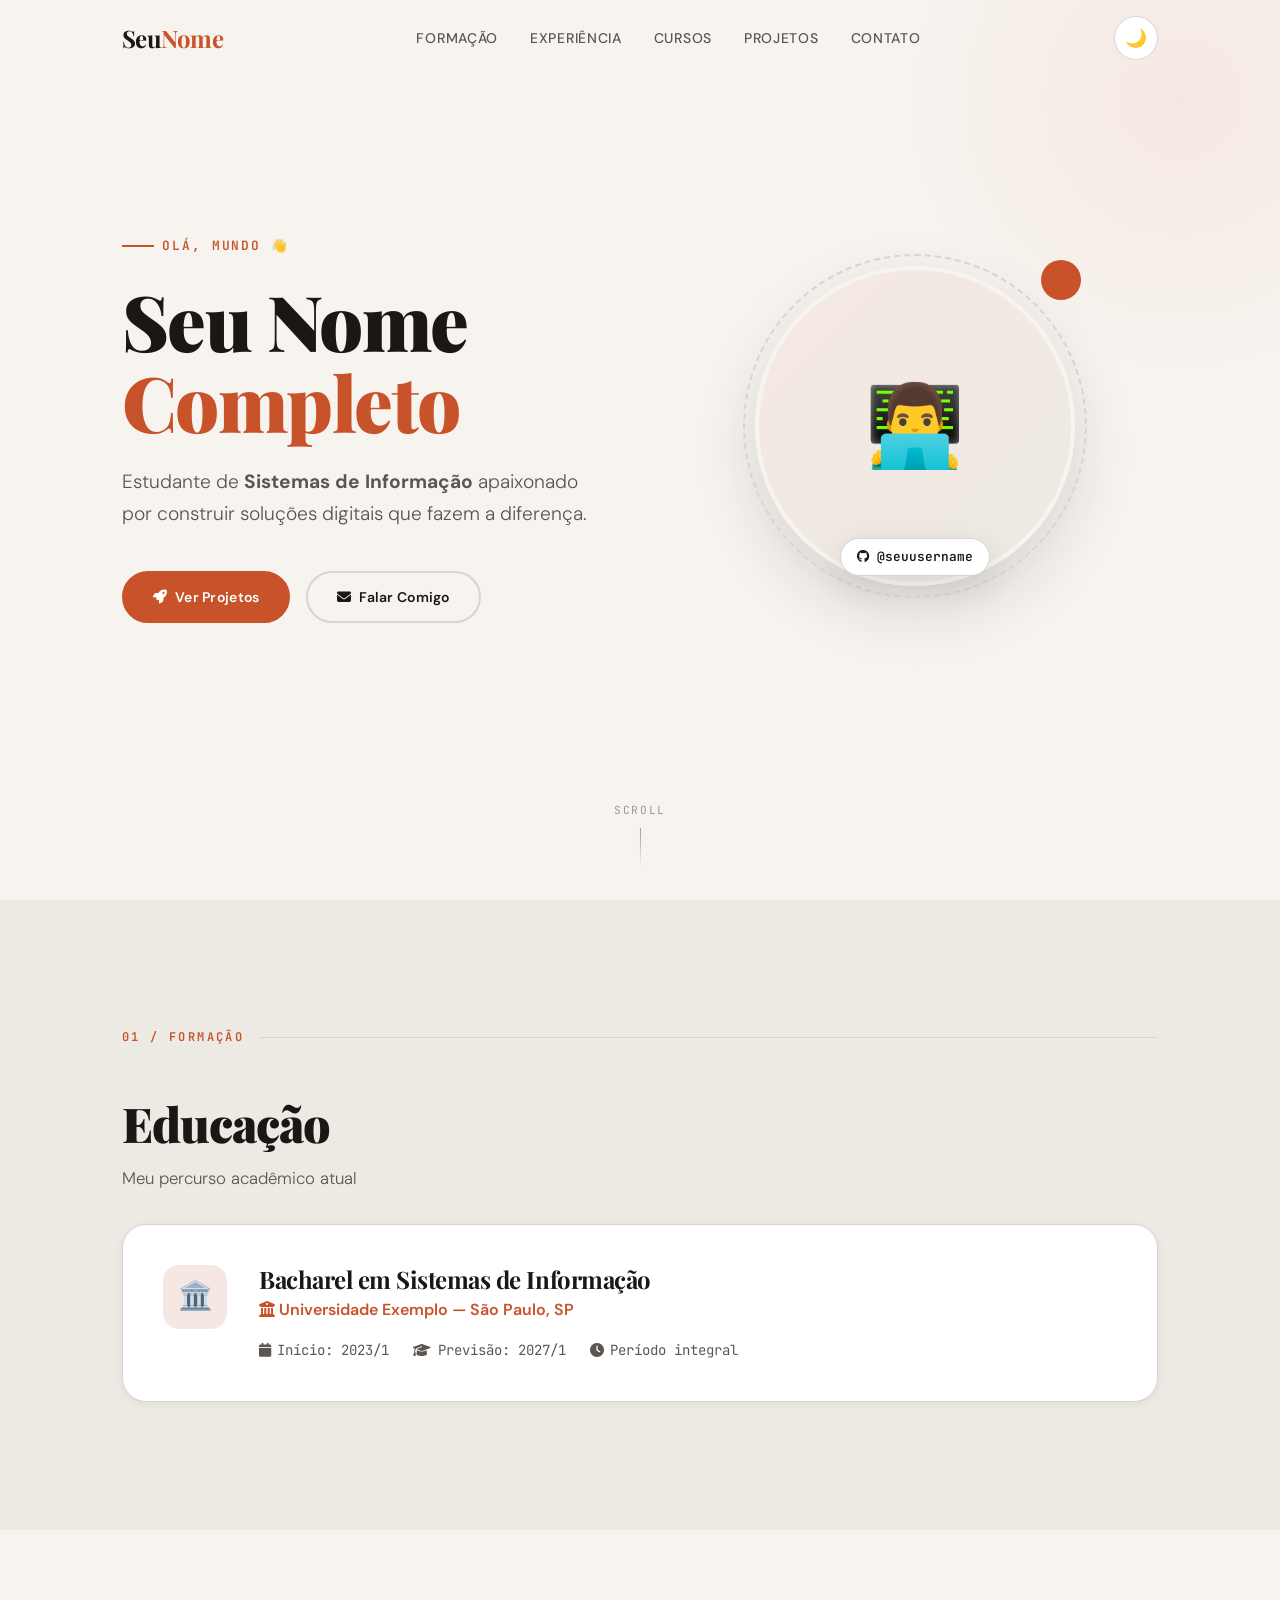
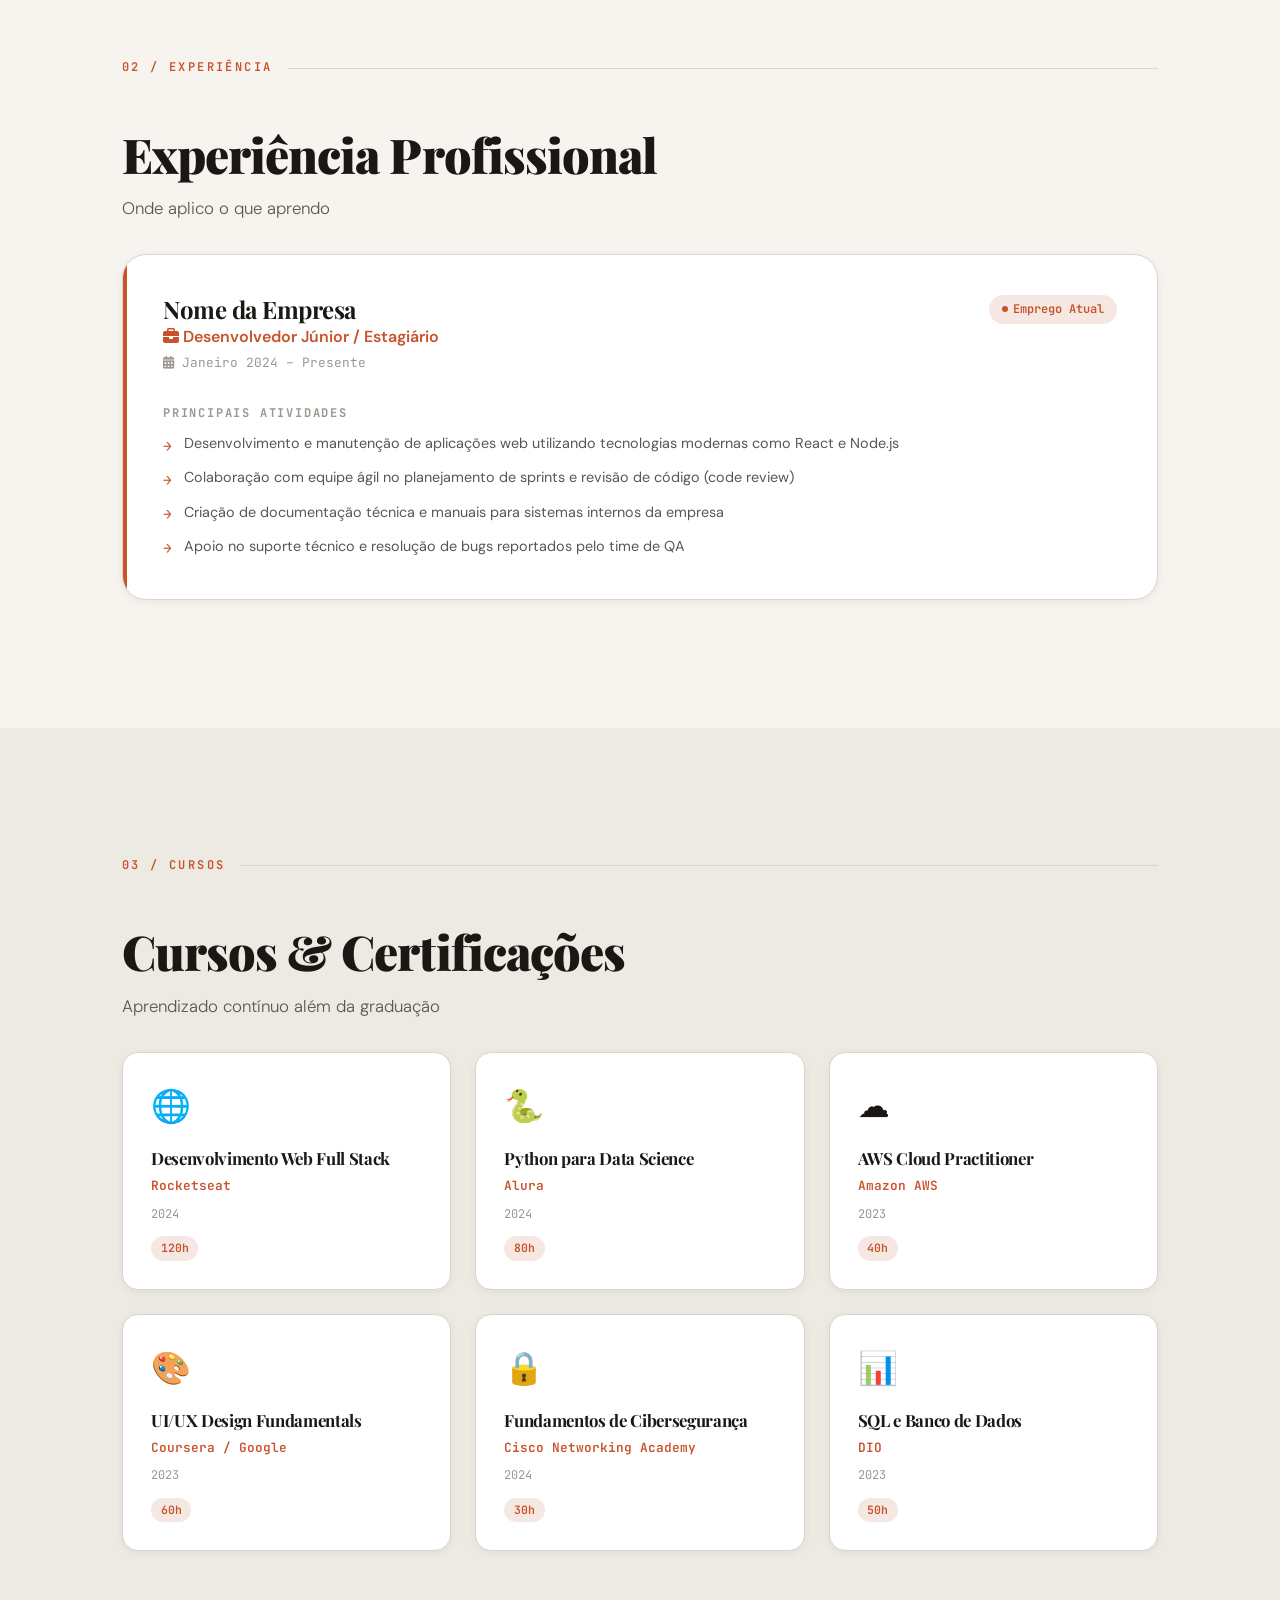
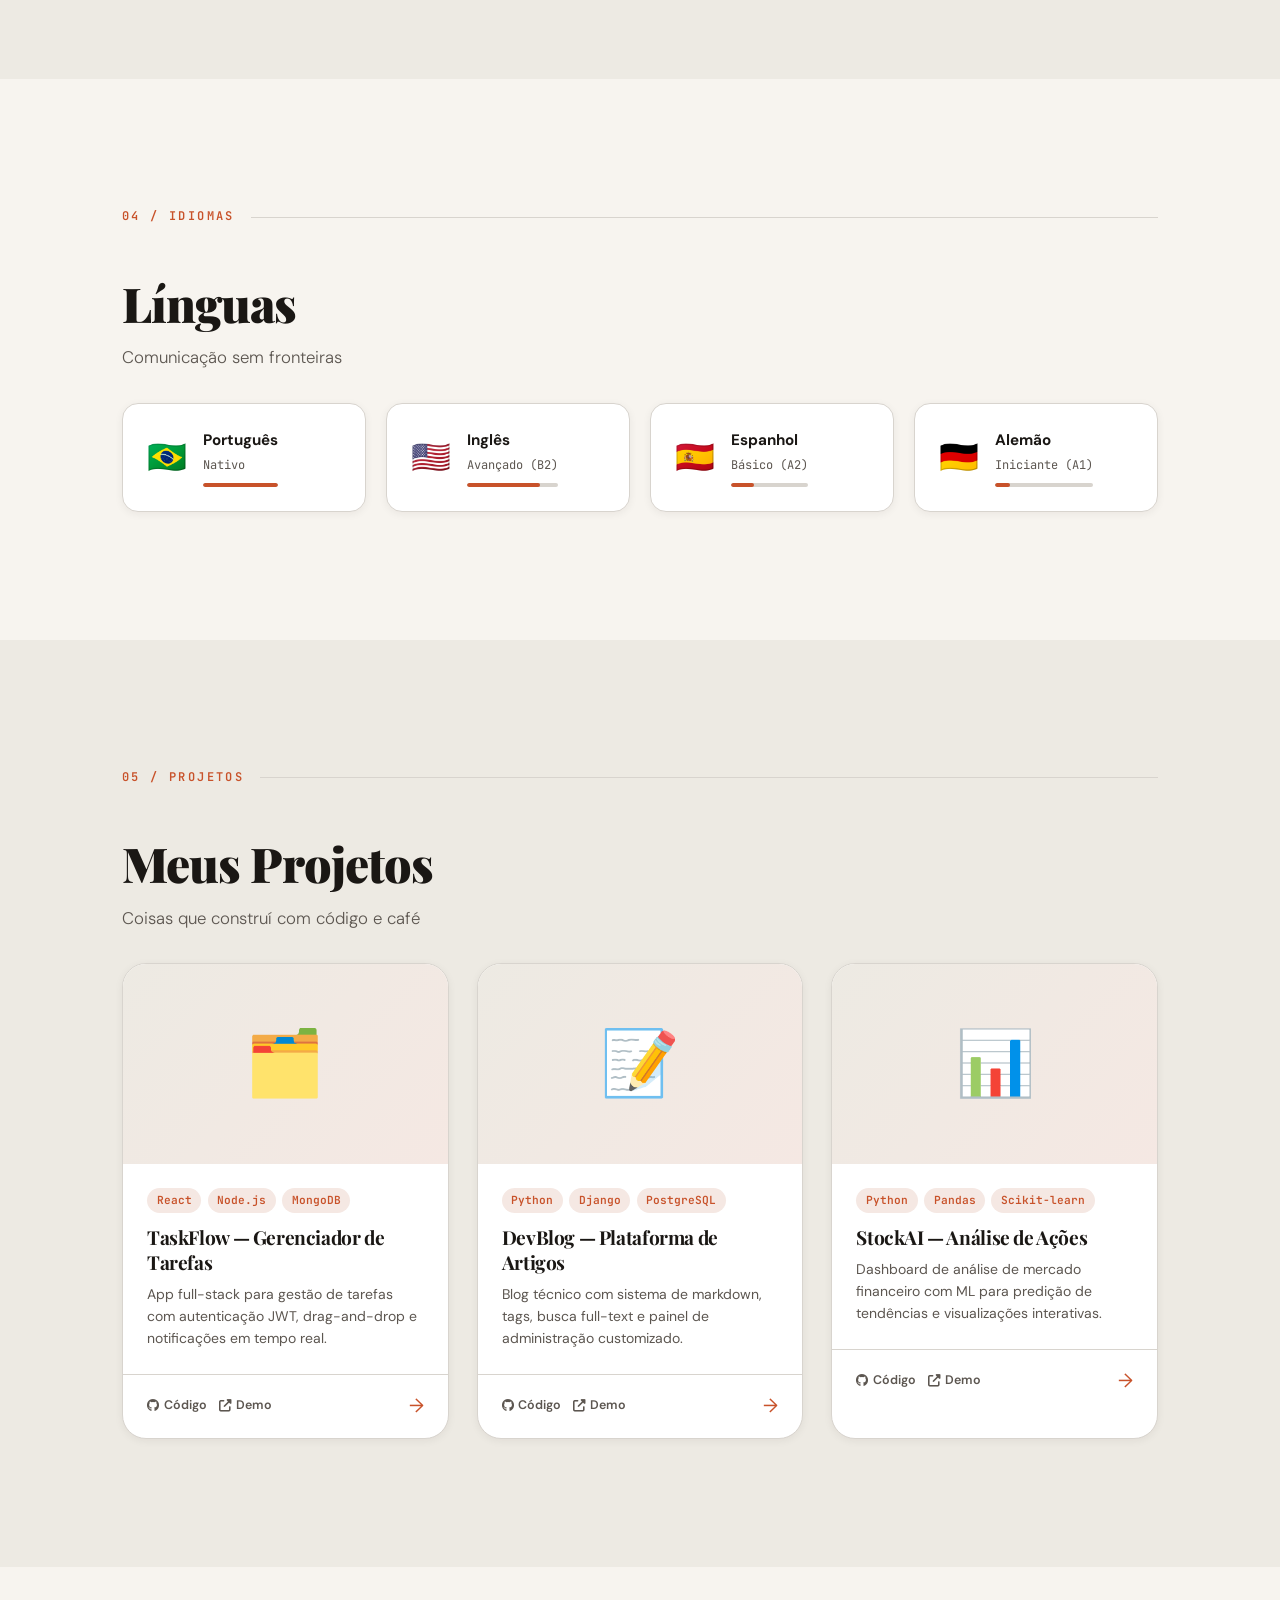
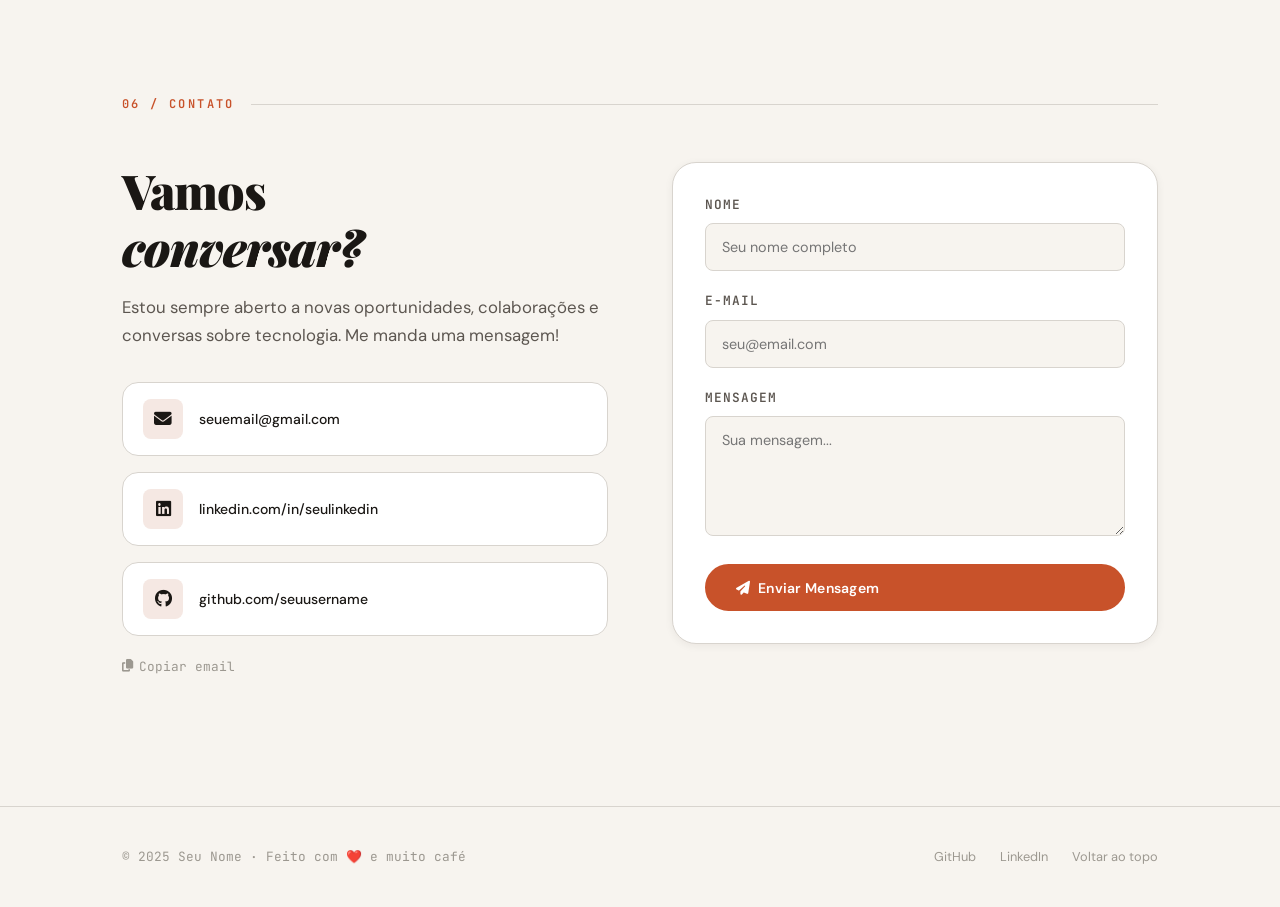
==== index.html @ 556196b5 "Insert File" ====
<!DOCTYPE html>
<html lang="pt-BR" data-theme="light">
<head>
  <meta charset="UTF-8" />
  <meta name="viewport" content="width=device-width, initial-scale=1.0" />

  <!-- SEO -->
  <title>Seu Nome | Portfólio Profissional</title>
  <meta name="description" content="Portfólio de Seu Nome — desenvolvedor em formação, apaixonado por tecnologia e inovação." />
  <meta name="keywords" content="portfólio, desenvolvedor, programação, projetos" />
  <meta name="author" content="Seu Nome" />
  <link rel="canonical" href="https://seuusername.github.io" />

  <!-- Open Graph -->
  <meta property="og:title" content="Seu Nome | Portfólio" />
  <meta property="og:description" content="Portfólio profissional — projetos, habilidades e experiências." />
  <meta property="og:type" content="website" />
  <meta property="og:url" content="https://seuusername.github.io" />

  <!-- Favicon -->
  <link rel="icon" href="data:image/svg+xml,<svg xmlns='http://www.w3.org/2000/svg' viewBox='0 0 100 100'><text y='.9em' font-size='90'>👨‍💻</text></svg>" />

  <!-- PWA -->
  <link rel="manifest" href="manifest.json" />
  <meta name="theme-color" content="#C8522A" />

  <!-- Fonts -->
  <link rel="preconnect" href="https://fonts.googleapis.com" />
  <link rel="preconnect" href="https://fonts.gstatic.com" crossorigin />
  <link href="https://fonts.googleapis.com/css2?family=Playfair+Display:wght@400;700;900&family=DM+Sans:wght@300;400;500;600&family=JetBrains+Mono:wght@400;500&display=swap" rel="stylesheet" />

  <!-- Font Awesome -->
  <link rel="stylesheet" href="https://cdnjs.cloudflare.com/ajax/libs/font-awesome/6.5.0/css/all.min.css" />

  <!-- CSS -->
  <link rel="stylesheet" href="css/style.css" />
</head>
<body>

  <!-- ============================================
       SITE HEADER
       ============================================ -->
  <header class="site-header" role="banner">
    <div class="container">
      <div class="header-inner">
        <a href="#hero" class="logo">Seu<span>Nome</span></a>

        <nav class="nav-links" aria-label="Navegação principal">
          <a href="#academico">Formação</a>
          <a href="#experiencia">Experiência</a>
          <a href="#cursos">Cursos</a>
          <a href="#projetos">Projetos</a>
          <a href="#contato">Contato</a>
        </nav>

        <div class="header-controls">
          <button class="theme-toggle" id="theme-toggle" aria-label="Alternar tema">🌙</button>
          <button class="hamburger" aria-label="Menu" aria-expanded="false">
            <span></span><span></span><span></span>
          </button>
        </div>
      </div>
    </div>
  </header>

  <!-- Mobile Nav -->
  <nav class="mobile-nav" aria-label="Menu mobile">
    <a href="#academico">Formação</a>
    <a href="#experiencia">Experiência</a>
    <a href="#cursos">Cursos</a>
    <a href="#projetos">Projetos</a>
    <a href="#contato">Contato</a>
  </nav>

  <main>

    <!-- ============================================
         HERO
         ============================================ -->
    <section class="hero section" id="hero" aria-label="Apresentação">
      <div class="container">
        <div class="hero-layout">

          <div class="hero-text">
            <p class="hero-eyebrow">Olá, mundo 👋</p>
            <h1 class="hero-name">
              Seu Nome<br />
              <span class="accent-line">Completo</span>
            </h1>
            <p class="hero-tagline">
              Estudante de <strong id="typing-text" data-texts="Sistemas de Informação|Ciência da Computação|Análise e Desenvolvimento">Sistemas de Informação</strong> apaixonado por construir soluções digitais que fazem a diferença.
            </p>
            <div class="hero-actions">
              <a href="#projetos" class="btn btn-primary">
                <i class="fas fa-rocket"></i> Ver Projetos
              </a>
              <a href="#contato" class="btn btn-outline">
                <i class="fas fa-envelope"></i> Falar Comigo
              </a>
            </div>
          </div>

          <div class="hero-visual">
            <div class="profile-frame">
              <!-- Substitua pelo caminho da sua foto: img/foto-perfil.jpg -->
              <div class="profile-placeholder" aria-label="Foto de perfil">
                👨‍💻
              </div>
              <a href="https://github.com/seuusername" target="_blank" rel="noopener" class="github-chip" aria-label="GitHub">
                <i class="fab fa-github"></i> @seuusername
              </a>
            </div>
          </div>

        </div>
      </div>
      <div class="hero-scroll" aria-hidden="true">scroll</div>
    </section>

    <!-- ============================================
         SEÇÃO 1 — ACADÊMICO
         ============================================ -->
    <section class="section academic-section" id="academico" aria-labelledby="academic-title">
      <div class="container">

        <div class="section-label reveal">
          <span class="section-label-text">01 / Formação</span>
          <div class="section-label-line"></div>
        </div>

        <div class="reveal reveal-delay-1">
          <h2 class="section-title" id="academic-title">Educação</h2>
          <p class="section-subtitle">Meu percurso acadêmico atual</p>
        </div>

        <div style="height:2rem;"></div>

        <div class="academic-card reveal reveal-delay-2">
          <div class="academic-icon" aria-hidden="true">🏛️</div>
          <div class="academic-body">
            <h3>Bacharel em Sistemas de Informação</h3>
            <p class="academic-institution">
              <i class="fas fa-university"></i>
              Universidade Exemplo — São Paulo, SP
            </p>
            <div class="academic-meta">
              <span class="academic-meta-item">
                <i class="fas fa-calendar"></i> Início: 2023/1
              </span>
              <span class="academic-meta-item">
                <i class="fas fa-graduation-cap"></i> Previsão: 2027/1
              </span>
              <span class="academic-meta-item">
                <i class="fas fa-clock"></i> Período integral
              </span>
            </div>
          </div>
        </div>

      </div>
    </section>

    <!-- ============================================
         SEÇÃO 2 — EXPERIÊNCIA
         ============================================ -->
    <section class="section" id="experiencia" aria-labelledby="exp-title">
      <div class="container">

        <div class="section-label reveal">
          <span class="section-label-text">02 / Experiência</span>
          <div class="section-label-line"></div>
        </div>

        <div class="reveal reveal-delay-1">
          <h2 class="section-title" id="exp-title">Experiência Profissional</h2>
          <p class="section-subtitle">Onde aplico o que aprendo</p>
        </div>

        <div style="height:2rem;"></div>

        <div class="experience-card reveal reveal-delay-2">
          <div class="exp-header">
            <div>
              <h3 class="exp-company">Nome da Empresa</h3>
              <p class="exp-role">
                <i class="fas fa-briefcase"></i> Desenvolvedor Júnior / Estagiário
              </p>
              <p class="exp-period">
                <i class="fas fa-calendar-alt"></i> Janeiro 2024 – Presente
              </p>
            </div>
            <span class="exp-badge">Emprego Atual</span>
          </div>

          <div class="exp-activities">
            <h4>Principais Atividades</h4>
            <ul class="activity-list">
              <li class="activity-item">Desenvolvimento e manutenção de aplicações web utilizando tecnologias modernas como React e Node.js</li>
              <li class="activity-item">Colaboração com equipe ágil no planejamento de sprints e revisão de código (code review)</li>
              <li class="activity-item">Criação de documentação técnica e manuais para sistemas internos da empresa</li>
              <li class="activity-item">Apoio no suporte técnico e resolução de bugs reportados pelo time de QA</li>
            </ul>
          </div>
        </div>

      </div>
    </section>

    <!-- ============================================
         SEÇÃO 3 — CURSOS
         ============================================ -->
    <section class="section courses-section" id="cursos" aria-labelledby="courses-title">
      <div class="container">

        <div class="section-label reveal">
          <span class="section-label-text">03 / Cursos</span>
          <div class="section-label-line"></div>
        </div>

        <div class="reveal reveal-delay-1">
          <h2 class="section-title" id="courses-title">Cursos & Certificações</h2>
          <p class="section-subtitle">Aprendizado contínuo além da graduação</p>
        </div>

        <div style="height:2rem;"></div>

        <div class="courses-grid">

          <article class="course-card reveal reveal-delay-1">
            <div class="course-icon">🌐</div>
            <h3 class="course-title">Desenvolvimento Web Full Stack</h3>
            <p class="course-institution">Rocketseat</p>
            <p class="course-year">2024</p>
            <span class="course-hours">120h</span>
          </article>

          <article class="course-card reveal reveal-delay-2">
            <div class="course-icon">🐍</div>
            <h3 class="course-title">Python para Data Science</h3>
            <p class="course-institution">Alura</p>
            <p class="course-year">2024</p>
            <span class="course-hours">80h</span>
          </article>

          <article class="course-card reveal reveal-delay-3">
            <div class="course-icon">☁️</div>
            <h3 class="course-title">AWS Cloud Practitioner</h3>
            <p class="course-institution">Amazon AWS</p>
            <p class="course-year">2023</p>
            <span class="course-hours">40h</span>
          </article>

          <article class="course-card reveal reveal-delay-1">
            <div class="course-icon">🎨</div>
            <h3 class="course-title">UI/UX Design Fundamentals</h3>
            <p class="course-institution">Coursera / Google</p>
            <p class="course-year">2023</p>
            <span class="course-hours">60h</span>
          </article>

          <article class="course-card reveal reveal-delay-2">
            <div class="course-icon">🔒</div>
            <h3 class="course-title">Fundamentos de Cibersegurança</h3>
            <p class="course-institution">Cisco Networking Academy</p>
            <p class="course-year">2024</p>
            <span class="course-hours">30h</span>
          </article>

          <article class="course-card reveal reveal-delay-3">
            <div class="course-icon">📊</div>
            <h3 class="course-title">SQL e Banco de Dados</h3>
            <p class="course-institution">DIO</p>
            <p class="course-year">2023</p>
            <span class="course-hours">50h</span>
          </article>

        </div>
      </div>
    </section>

    <!-- ============================================
         SEÇÃO 4 — LÍNGUAS
         ============================================ -->
    <section class="section" id="linguas" aria-labelledby="lang-title">
      <div class="container">

        <div class="section-label reveal">
          <span class="section-label-text">04 / Idiomas</span>
          <div class="section-label-line"></div>
        </div>

        <div class="reveal reveal-delay-1">
          <h2 class="section-title" id="lang-title">Línguas</h2>
          <p class="section-subtitle">Comunicação sem fronteiras</p>
        </div>

        <div style="height:2rem;"></div>

        <div class="languages-grid">

          <div class="lang-card reveal reveal-delay-1">
            <div class="lang-flag" aria-hidden="true">🇧🇷</div>
            <div class="lang-info">
              <p class="lang-name">Português</p>
              <p class="lang-level">Nativo</p>
              <div class="lang-bar-wrap">
                <div class="lang-bar" data-width="100%" style="width:0%"></div>
              </div>
            </div>
          </div>

          <div class="lang-card reveal reveal-delay-2">
            <div class="lang-flag" aria-hidden="true">🇺🇸</div>
            <div class="lang-info">
              <p class="lang-name">Inglês</p>
              <p class="lang-level">Avançado (B2)</p>
              <div class="lang-bar-wrap">
                <div class="lang-bar" data-width="80%" style="width:0%"></div>
              </div>
            </div>
          </div>

          <div class="lang-card reveal reveal-delay-3">
            <div class="lang-flag" aria-hidden="true">🇪🇸</div>
            <div class="lang-info">
              <p class="lang-name">Espanhol</p>
              <p class="lang-level">Básico (A2)</p>
              <div class="lang-bar-wrap">
                <div class="lang-bar" data-width="30%" style="width:0%"></div>
              </div>
            </div>
          </div>

          <div class="lang-card reveal reveal-delay-4">
            <div class="lang-flag" aria-hidden="true">🇩🇪</div>
            <div class="lang-info">
              <p class="lang-name">Alemão</p>
              <p class="lang-level">Iniciante (A1)</p>
              <div class="lang-bar-wrap">
                <div class="lang-bar" data-width="15%" style="width:0%"></div>
              </div>
            </div>
          </div>

        </div>
      </div>
    </section>

    <!-- ============================================
         SEÇÃO 5 — PROJETOS
         ============================================ -->
    <section class="section projects-section" id="projetos" aria-labelledby="projects-title">
      <div class="container">

        <div class="section-label reveal">
          <span class="section-label-text">05 / Projetos</span>
          <div class="section-label-line"></div>
        </div>

        <div class="reveal reveal-delay-1">
          <h2 class="section-title" id="projects-title">Meus Projetos</h2>
          <p class="section-subtitle">Coisas que construí com código e café</p>
        </div>

        <div style="height:2rem;"></div>

        <div class="projects-grid">

          <!-- PROJETO 1 -->
          <a href="projeto1.html" class="project-card reveal reveal-delay-1" aria-label="Ver projeto TaskFlow">
            <div class="project-thumb">
              🗂️
              <div class="project-overlay" aria-hidden="true">
                <span class="project-overlay-btn">Ver Detalhes</span>
              </div>
            </div>
            <div class="project-body">
              <div class="project-tags">
                <span class="project-tag">React</span>
                <span class="project-tag">Node.js</span>
                <span class="project-tag">MongoDB</span>
              </div>
              <h3 class="project-title">TaskFlow — Gerenciador de Tarefas</h3>
              <p class="project-desc">App full-stack para gestão de tarefas com autenticação JWT, drag-and-drop e notificações em tempo real.</p>
            </div>
            <div class="project-footer">
              <div class="project-links">
                <span class="project-link"><i class="fab fa-github"></i> Código</span>
                <span class="project-link"><i class="fas fa-external-link-alt"></i> Demo</span>
              </div>
              <span class="project-arrow" aria-hidden="true">→</span>
            </div>
          </a>

          <!-- PROJETO 2 -->
          <a href="projeto2.html" class="project-card reveal reveal-delay-2" aria-label="Ver projeto DevBlog">
            <div class="project-thumb">
              📝
              <div class="project-overlay" aria-hidden="true">
                <span class="project-overlay-btn">Ver Detalhes</span>
              </div>
            </div>
            <div class="project-body">
              <div class="project-tags">
                <span class="project-tag">Python</span>
                <span class="project-tag">Django</span>
                <span class="project-tag">PostgreSQL</span>
              </div>
              <h3 class="project-title">DevBlog — Plataforma de Artigos</h3>
              <p class="project-desc">Blog técnico com sistema de markdown, tags, busca full-text e painel de administração customizado.</p>
            </div>
            <div class="project-footer">
              <div class="project-links">
                <span class="project-link"><i class="fab fa-github"></i> Código</span>
                <span class="project-link"><i class="fas fa-external-link-alt"></i> Demo</span>
              </div>
              <span class="project-arrow" aria-hidden="true">→</span>
            </div>
          </a>

          <!-- PROJETO 3 -->
          <a href="projeto3.html" class="project-card reveal reveal-delay-3" aria-label="Ver projeto StockAI">
            <div class="project-thumb">
              📊
              <div class="project-overlay" aria-hidden="true">
                <span class="project-overlay-btn">Ver Detalhes</span>
              </div>
            </div>
            <div class="project-body">
              <div class="project-tags">
                <span class="project-tag">Python</span>
                <span class="project-tag">Pandas</span>
                <span class="project-tag">Scikit-learn</span>
              </div>
              <h3 class="project-title">StockAI — Análise de Ações</h3>
              <p class="project-desc">Dashboard de análise de mercado financeiro com ML para predição de tendências e visualizações interativas.</p>
            </div>
            <div class="project-footer">
              <div class="project-links">
                <span class="project-link"><i class="fab fa-github"></i> Código</span>
                <span class="project-link"><i class="fas fa-external-link-alt"></i> Demo</span>
              </div>
              <span class="project-arrow" aria-hidden="true">→</span>
            </div>
          </a>

        </div>
      </div>
    </section>

    <!-- ============================================
         SEÇÃO 6 — CONTATO
         ============================================ -->
    <section class="section" id="contato" aria-labelledby="contact-title">
      <div class="container">

        <div class="section-label reveal">
          <span class="section-label-text">06 / Contato</span>
          <div class="section-label-line"></div>
        </div>

        <div class="contact-layout">

          <div class="contact-info reveal reveal-delay-1">
            <h2 class="section-title" id="contact-title">Vamos<br /><em>conversar?</em></h2>
            <p>Estou sempre aberto a novas oportunidades, colaborações e conversas sobre tecnologia. Me manda uma mensagem!</p>

            <div class="contact-links">
              <a href="mailto:seuemail@gmail.com" class="contact-link">
                <div class="contact-link-icon"><i class="fas fa-envelope"></i></div>
                <span class="contact-link-text">seuemail@gmail.com</span>
              </a>
              <a href="https://linkedin.com/in/seulinkedin" target="_blank" rel="noopener" class="contact-link">
                <div class="contact-link-icon"><i class="fab fa-linkedin"></i></div>
                <span class="contact-link-text">linkedin.com/in/seulinkedin</span>
              </a>
              <a href="https://github.com/seuusername" target="_blank" rel="noopener" class="contact-link">
                <div class="contact-link-icon"><i class="fab fa-github"></i></div>
                <span class="contact-link-text">github.com/seuusername</span>
              </a>
            </div>

            <div style="margin-top:1rem;">
              <button class="copy-email" data-copy="seuemail@gmail.com" aria-label="Copiar email">
                <i class="fas fa-copy"></i> Copiar email
              </button>
            </div>
          </div>

          <div class="contact-form reveal reveal-delay-2">
            <form id="contact-form" novalidate>
              <div class="form-group">
                <label for="name">Nome</label>
                <input type="text" id="name" name="name" placeholder="Seu nome completo" required />
              </div>
              <div class="form-group">
                <label for="email">E-mail</label>
                <input type="email" id="email" name="email" placeholder="seu@email.com" required />
              </div>
              <div class="form-group">
                <label for="message">Mensagem</label>
                <textarea id="message" name="message" placeholder="Sua mensagem..." required></textarea>
              </div>
              <button type="submit" class="btn btn-primary" style="width:100%">
                <i class="fas fa-paper-plane"></i> Enviar Mensagem
              </button>
            </form>
            <div class="form-success" role="alert"></div>
          </div>

        </div>
      </div>
    </section>

  </main>

  <!-- ============================================
       FOOTER
       ============================================ -->
  <footer class="site-footer" role="contentinfo">
    <div class="container">
      <div class="footer-inner">
        <p class="footer-copy">© 2025 Seu Nome · Feito com ❤️ e muito café</p>
        <div class="footer-links">
          <a href="https://github.com/seuusername" target="_blank" rel="noopener">GitHub</a>
          <a href="https://linkedin.com/in/seulinkedin" target="_blank" rel="noopener">LinkedIn</a>
          <a href="#hero">Voltar ao topo</a>
        </div>
      </div>
    </div>
  </footer>

  <!-- SCROLL TO TOP -->
  <button class="scroll-top" id="scroll-top" aria-label="Voltar ao topo">
    <i class="fas fa-arrow-up"></i>
  </button>

  <script src="js/main.js"></script>
</body>
</html>
---- css/style.css ----
/* ============================================
   PORTFOLIO - CSS3 PURO - SEM FRAMEWORKS
   ============================================ */

/* --- GOOGLE FONTS --- */
@import url('https://fonts.googleapis.com/css2?family=Playfair+Display:wght@400;700;900&family=DM+Sans:wght@300;400;500;600&family=JetBrains+Mono:wght@400;500&display=swap');

/* --- CSS CUSTOM PROPERTIES --- */
:root {
  /* Light Mode */
  --bg-primary: #F7F4EF;
  --bg-secondary: #EDEAE3;
  --bg-card: #FFFFFF;
  --text-primary: #1A1714;
  --text-secondary: #5C5650;
  --text-muted: #9C9890;
  --accent: #C8522A;
  --accent-light: #E8734A;
  --accent-ultra-light: #F5E8E3;
  --border: #D8D4CE;
  --shadow-sm: 0 2px 8px rgba(26,23,20,0.06);
  --shadow-md: 0 8px 32px rgba(26,23,20,0.10);
  --shadow-lg: 0 24px 64px rgba(26,23,20,0.14);

  /* Typography */
  --font-display: 'Playfair Display', Georgia, serif;
  --font-body: 'DM Sans', system-ui, sans-serif;
  --font-mono: 'JetBrains Mono', 'Courier New', monospace;

  /* Spacing */
  --space-xs: 0.5rem;
  --space-sm: 1rem;
  --space-md: 2rem;
  --space-lg: 4rem;
  --space-xl: 8rem;

  /* Radius */
  --radius-sm: 8px;
  --radius-md: 16px;
  --radius-lg: 24px;
  --radius-full: 9999px;

  /* Transitions */
  --transition-fast: 150ms cubic-bezier(0.4, 0, 0.2, 1);
  --transition-mid: 300ms cubic-bezier(0.4, 0, 0.2, 1);
  --transition-slow: 600ms cubic-bezier(0.4, 0, 0.2, 1);
}

/* --- DARK MODE --- */
[data-theme="dark"] {
  --bg-primary: #121010;
  --bg-secondary: #1C1A18;
  --bg-card: #221F1C;
  --text-primary: #F0EDE8;
  --text-secondary: #A8A49E;
  --text-muted: #686460;
  --accent: #E8734A;
  --accent-light: #F09070;
  --accent-ultra-light: #2A1F1A;
  --border: #302C28;
  --shadow-sm: 0 2px 8px rgba(0,0,0,0.3);
  --shadow-md: 0 8px 32px rgba(0,0,0,0.4);
  --shadow-lg: 0 24px 64px rgba(0,0,0,0.5);
}

/* --- RESET --- */
*, *::before, *::after {
  box-sizing: border-box;
  margin: 0;
  padding: 0;
}

html {
  scroll-behavior: smooth;
  font-size: 16px;
}

body {
  font-family: var(--font-body);
  background-color: var(--bg-primary);
  color: var(--text-primary);
  line-height: 1.6;
  transition: background-color var(--transition-mid), color var(--transition-mid);
  overflow-x: hidden;
}

img {
  max-width: 100%;
  height: auto;
  display: block;
}

a {
  color: inherit;
  text-decoration: none;
}

ul { list-style: none; }

/* --- TYPOGRAPHY --- */
h1, h2, h3, h4 {
  font-family: var(--font-display);
  line-height: 1.2;
  letter-spacing: -0.02em;
}

/* --- LAYOUT UTILITIES --- */
.container {
  width: 100%;
  max-width: 1100px;
  margin: 0 auto;
  padding: 0 var(--space-md);
}

.section {
  padding: var(--space-xl) 0;
}

/* --- SCROLL REVEAL ANIMATION --- */
.reveal {
  opacity: 0;
  transform: translateY(40px);
  transition: opacity 0.7s cubic-bezier(0.4,0,0.2,1), transform 0.7s cubic-bezier(0.4,0,0.2,1);
}
.reveal.visible {
  opacity: 1;
  transform: translateY(0);
}
.reveal-delay-1 { transition-delay: 0.1s; }
.reveal-delay-2 { transition-delay: 0.2s; }
.reveal-delay-3 { transition-delay: 0.3s; }
.reveal-delay-4 { transition-delay: 0.4s; }

/* ============================================
   HEADER / NAV
   ============================================ */
.site-header {
  position: fixed;
  top: 0;
  left: 0;
  right: 0;
  z-index: 1000;
  padding: 1rem 0;
  transition: all var(--transition-mid);
}

.site-header.scrolled {
  background: var(--bg-primary);
  border-bottom: 1px solid var(--border);
  box-shadow: var(--shadow-sm);
}

.header-inner {
  display: flex;
  align-items: center;
  justify-content: space-between;
}

.logo {
  font-family: var(--font-display);
  font-size: clamp(1.2rem, 3vw, 1.5rem);
  font-weight: 700;
  color: var(--text-primary);
  letter-spacing: -0.03em;
}

.logo span {
  color: var(--accent);
}

.nav-links {
  display: flex;
  gap: 2rem;
  align-items: center;
}

.nav-links a {
  font-size: 0.875rem;
  font-weight: 500;
  color: var(--text-secondary);
  letter-spacing: 0.05em;
  text-transform: uppercase;
  transition: color var(--transition-fast);
  position: relative;
}

.nav-links a::after {
  content: '';
  position: absolute;
  bottom: -4px;
  left: 0;
  width: 0;
  height: 2px;
  background: var(--accent);
  transition: width var(--transition-mid);
}

.nav-links a:hover {
  color: var(--accent);
}

.nav-links a:hover::after {
  width: 100%;
}

.header-controls {
  display: flex;
  align-items: center;
  gap: 1rem;
}

/* --- THEME TOGGLE --- */
.theme-toggle {
  width: 44px;
  height: 44px;
  border-radius: var(--radius-full);
  border: 1px solid var(--border);
  background: var(--bg-card);
  cursor: pointer;
  display: flex;
  align-items: center;
  justify-content: center;
  font-size: 1.1rem;
  transition: all var(--transition-fast);
  color: var(--text-primary);
}

.theme-toggle:hover {
  background: var(--accent);
  border-color: var(--accent);
  color: white;
  transform: rotate(20deg);
}

/* --- HAMBURGER --- */
.hamburger {
  display: none;
  flex-direction: column;
  gap: 5px;
  cursor: pointer;
  padding: 8px;
  background: none;
  border: none;
}

.hamburger span {
  display: block;
  width: 24px;
  height: 2px;
  background: var(--text-primary);
  border-radius: 2px;
  transition: all var(--transition-mid);
}

.hamburger.active span:nth-child(1) {
  transform: translateY(7px) rotate(45deg);
}
.hamburger.active span:nth-child(2) {
  opacity: 0;
  transform: scaleX(0);
}
.hamburger.active span:nth-child(3) {
  transform: translateY(-7px) rotate(-45deg);
}

/* --- MOBILE NAV --- */
.mobile-nav {
  display: none;
  position: fixed;
  top: 0;
  left: 0;
  right: 0;
  bottom: 0;
  background: var(--bg-primary);
  z-index: 999;
  flex-direction: column;
  align-items: center;
  justify-content: center;
  gap: 2.5rem;
  transform: translateX(100%);
  transition: transform var(--transition-mid);
}

.mobile-nav.open {
  transform: translateX(0);
}

.mobile-nav a {
  font-family: var(--font-display);
  font-size: clamp(2rem, 8vw, 3.5rem);
  font-weight: 700;
  color: var(--text-primary);
  transition: color var(--transition-fast);
}

.mobile-nav a:hover {
  color: var(--accent);
}

/* ============================================
   HERO SECTION
   ============================================ */
.hero {
  min-height: 100vh;
  display: flex;
  align-items: center;
  padding-top: 80px;
  position: relative;
  overflow: hidden;
}

.hero::before {
  content: '';
  position: absolute;
  top: -200px;
  right: -200px;
  width: 600px;
  height: 600px;
  border-radius: 50%;
  background: radial-gradient(circle, var(--accent-ultra-light) 0%, transparent 70%);
  pointer-events: none;
}

.hero-layout {
  display: grid;
  grid-template-columns: 1fr 1fr;
  gap: 4rem;
  align-items: center;
}

.hero-text {}

.hero-eyebrow {
  display: inline-flex;
  align-items: center;
  gap: 0.5rem;
  font-size: 0.8rem;
  font-weight: 600;
  letter-spacing: 0.15em;
  text-transform: uppercase;
  color: var(--accent);
  margin-bottom: 1.5rem;
  font-family: var(--font-mono);
}

.hero-eyebrow::before {
  content: '';
  display: inline-block;
  width: 32px;
  height: 2px;
  background: var(--accent);
}

.hero-name {
  font-size: clamp(2.8rem, 6vw, 5rem);
  font-weight: 900;
  line-height: 1.05;
  margin-bottom: 1.5rem;
  color: var(--text-primary);
}

.hero-name .accent-line {
  color: var(--accent);
  display: block;
}

.hero-tagline {
  font-size: clamp(1rem, 2vw, 1.2rem);
  color: var(--text-secondary);
  margin-bottom: 2.5rem;
  max-width: 480px;
  font-weight: 300;
  line-height: 1.7;
}

.hero-actions {
  display: flex;
  gap: 1rem;
  flex-wrap: wrap;
}

/* --- BUTTONS --- */
.btn {
  display: inline-flex;
  align-items: center;
  gap: 0.5rem;
  padding: 0.8rem 1.8rem;
  border-radius: var(--radius-full);
  font-family: var(--font-body);
  font-size: 0.875rem;
  font-weight: 600;
  letter-spacing: 0.02em;
  cursor: pointer;
  transition: all var(--transition-mid);
  border: 2px solid transparent;
  text-decoration: none;
}

.btn-primary {
  background: var(--accent);
  color: white;
  border-color: var(--accent);
}

.btn-primary:hover {
  background: var(--accent-light);
  border-color: var(--accent-light);
  transform: translateY(-2px);
  box-shadow: 0 8px 24px rgba(200,82,42,0.35);
}

.btn-outline {
  background: transparent;
  color: var(--text-primary);
  border-color: var(--border);
}

.btn-outline:hover {
  border-color: var(--accent);
  color: var(--accent);
  transform: translateY(-2px);
}

.btn-sm {
  padding: 0.5rem 1.2rem;
  font-size: 0.8rem;
}

/* --- HERO VISUAL --- */
.hero-visual {
  display: flex;
  justify-content: center;
  align-items: center;
}

.profile-frame {
  position: relative;
  width: 320px;
  height: 320px;
}

.profile-frame::before {
  content: '';
  position: absolute;
  inset: -12px;
  border-radius: 50%;
  border: 2px dashed var(--border);
  animation: spin-slow 20s linear infinite;
}

.profile-frame::after {
  content: '';
  position: absolute;
  top: -6px;
  right: -6px;
  width: 40px;
  height: 40px;
  border-radius: 50%;
  background: var(--accent);
}

@keyframes spin-slow {
  to { transform: rotate(360deg); }
}

.profile-img {
  width: 100%;
  height: 100%;
  border-radius: 50%;
  object-fit: cover;
  border: 4px solid var(--bg-primary);
  box-shadow: var(--shadow-lg);
}

.profile-placeholder {
  width: 100%;
  height: 100%;
  border-radius: 50%;
  background: linear-gradient(135deg, var(--accent-ultra-light), var(--bg-secondary));
  border: 4px solid var(--bg-primary);
  box-shadow: var(--shadow-lg);
  display: flex;
  align-items: center;
  justify-content: center;
  font-size: 5rem;
  color: var(--accent);
}

.github-chip {
  position: absolute;
  bottom: 10px;
  left: 50%;
  transform: translateX(-50%);
  display: flex;
  align-items: center;
  gap: 0.5rem;
  padding: 0.5rem 1rem;
  background: var(--bg-card);
  border: 1px solid var(--border);
  border-radius: var(--radius-full);
  font-size: 0.8rem;
  font-weight: 600;
  font-family: var(--font-mono);
  box-shadow: var(--shadow-md);
  white-space: nowrap;
  color: var(--text-primary);
  transition: all var(--transition-fast);
}

.github-chip:hover {
  border-color: var(--accent);
  color: var(--accent);
}

.hero-scroll {
  position: absolute;
  bottom: 2rem;
  left: 50%;
  transform: translateX(-50%);
  display: flex;
  flex-direction: column;
  align-items: center;
  gap: 0.5rem;
  font-size: 0.7rem;
  letter-spacing: 0.15em;
  text-transform: uppercase;
  color: var(--text-muted);
  font-family: var(--font-mono);
  animation: bounce 2s ease infinite;
}

.hero-scroll::after {
  content: '';
  width: 1px;
  height: 40px;
  background: linear-gradient(to bottom, var(--text-muted), transparent);
}

@keyframes bounce {
  0%, 100% { transform: translateX(-50%) translateY(0); }
  50% { transform: translateX(-50%) translateY(6px); }
}

/* ============================================
   SECTION LABELS
   ============================================ */
.section-label {
  display: flex;
  align-items: center;
  gap: 1rem;
  margin-bottom: 3rem;
}

.section-label-text {
  font-size: 0.75rem;
  font-weight: 600;
  letter-spacing: 0.2em;
  text-transform: uppercase;
  color: var(--accent);
  font-family: var(--font-mono);
}

.section-label-line {
  flex: 1;
  height: 1px;
  background: var(--border);
}

.section-title {
  font-size: clamp(2rem, 4vw, 3rem);
  font-weight: 900;
  margin-bottom: 0.75rem;
}

.section-subtitle {
  font-size: 1.05rem;
  color: var(--text-secondary);
  font-weight: 300;
}

/* ============================================
   ACADEMIC SECTION
   ============================================ */
.academic-section {
  background: var(--bg-secondary);
}

.academic-card {
  background: var(--bg-card);
  border: 1px solid var(--border);
  border-radius: var(--radius-lg);
  padding: 2.5rem;
  display: flex;
  align-items: flex-start;
  gap: 2rem;
  box-shadow: var(--shadow-sm);
  transition: all var(--transition-mid);
}

.academic-card:hover {
  box-shadow: var(--shadow-md);
  transform: translateY(-4px);
}

.academic-icon {
  flex-shrink: 0;
  width: 64px;
  height: 64px;
  background: var(--accent-ultra-light);
  border-radius: var(--radius-md);
  display: flex;
  align-items: center;
  justify-content: center;
  font-size: 1.75rem;
}

.academic-body {}

.academic-body h3 {
  font-family: var(--font-display);
  font-size: 1.5rem;
  font-weight: 700;
  margin-bottom: 0.25rem;
}

.academic-institution {
  font-size: 1rem;
  color: var(--accent);
  font-weight: 600;
  margin-bottom: 1rem;
}

.academic-meta {
  display: flex;
  gap: 1.5rem;
  flex-wrap: wrap;
}

.academic-meta-item {
  display: flex;
  align-items: center;
  gap: 0.4rem;
  font-size: 0.875rem;
  color: var(--text-secondary);
  font-family: var(--font-mono);
}

/* ============================================
   EXPERIENCE SECTION
   ============================================ */
.experience-card {
  background: var(--bg-card);
  border: 1px solid var(--border);
  border-radius: var(--radius-lg);
  padding: 2.5rem;
  box-shadow: var(--shadow-sm);
  transition: all var(--transition-mid);
  position: relative;
  overflow: hidden;
}

.experience-card::before {
  content: '';
  position: absolute;
  left: 0;
  top: 0;
  bottom: 0;
  width: 4px;
  background: var(--accent);
}

.experience-card:hover {
  box-shadow: var(--shadow-md);
  transform: translateY(-4px);
}

.exp-header {
  display: flex;
  justify-content: space-between;
  align-items: flex-start;
  margin-bottom: 0.5rem;
  flex-wrap: wrap;
  gap: 1rem;
}

.exp-company {
  font-family: var(--font-display);
  font-size: 1.5rem;
  font-weight: 700;
}

.exp-badge {
  display: inline-flex;
  align-items: center;
  gap: 0.35rem;
  padding: 0.3rem 0.8rem;
  background: var(--accent-ultra-light);
  color: var(--accent);
  border-radius: var(--radius-full);
  font-size: 0.75rem;
  font-weight: 600;
  font-family: var(--font-mono);
}

.exp-badge::before {
  content: '';
  width: 6px;
  height: 6px;
  border-radius: 50%;
  background: var(--accent);
  animation: pulse-dot 2s ease infinite;
}

@keyframes pulse-dot {
  0%, 100% { opacity: 1; transform: scale(1); }
  50% { opacity: 0.5; transform: scale(0.8); }
}

.exp-role {
  font-size: 1rem;
  color: var(--accent);
  font-weight: 600;
  margin-bottom: 0.25rem;
}

.exp-period {
  font-size: 0.8rem;
  color: var(--text-muted);
  font-family: var(--font-mono);
  margin-bottom: 1.5rem;
}

.exp-activities h4 {
  font-size: 0.75rem;
  font-weight: 700;
  letter-spacing: 0.15em;
  text-transform: uppercase;
  color: var(--text-muted);
  margin-bottom: 0.75rem;
  font-family: var(--font-mono);
}

.activity-list {
  display: flex;
  flex-direction: column;
  gap: 0.6rem;
}

.activity-item {
  display: flex;
  align-items: flex-start;
  gap: 0.75rem;
  font-size: 0.9rem;
  color: var(--text-secondary);
}

.activity-item::before {
  content: '→';
  color: var(--accent);
  flex-shrink: 0;
  font-family: var(--font-mono);
  margin-top: 0.1em;
}

/* ============================================
   COURSES SECTION
   ============================================ */
.courses-section {
  background: var(--bg-secondary);
}

.courses-grid {
  display: grid;
  grid-template-columns: repeat(auto-fill, minmax(280px, 1fr));
  gap: 1.5rem;
}

.course-card {
  background: var(--bg-card);
  border: 1px solid var(--border);
  border-radius: var(--radius-md);
  padding: 1.75rem;
  box-shadow: var(--shadow-sm);
  transition: all var(--transition-mid);
  position: relative;
  overflow: hidden;
}

.course-card::after {
  content: '';
  position: absolute;
  bottom: 0;
  left: 0;
  right: 0;
  height: 3px;
  background: linear-gradient(90deg, var(--accent), var(--accent-light));
  transform: scaleX(0);
  transform-origin: left;
  transition: transform var(--transition-mid);
}

.course-card:hover {
  box-shadow: var(--shadow-md);
  transform: translateY(-4px);
}

.course-card:hover::after {
  transform: scaleX(1);
}

.course-icon {
  font-size: 2rem;
  margin-bottom: 1rem;
}

.course-title {
  font-family: var(--font-display);
  font-size: 1.05rem;
  font-weight: 700;
  margin-bottom: 0.4rem;
  line-height: 1.3;
}

.course-institution {
  font-size: 0.8rem;
  color: var(--accent);
  font-weight: 600;
  font-family: var(--font-mono);
  margin-bottom: 0.5rem;
}

.course-year {
  font-size: 0.75rem;
  color: var(--text-muted);
  font-family: var(--font-mono);
}

.course-hours {
  display: inline-block;
  margin-top: 0.75rem;
  padding: 0.2rem 0.6rem;
  background: var(--accent-ultra-light);
  color: var(--accent);
  border-radius: var(--radius-full);
  font-size: 0.72rem;
  font-weight: 600;
  font-family: var(--font-mono);
}

/* ============================================
   LANGUAGES SECTION
   ============================================ */
.languages-grid {
  display: grid;
  grid-template-columns: repeat(auto-fill, minmax(200px, 1fr));
  gap: 1.25rem;
}

.lang-card {
  background: var(--bg-card);
  border: 1px solid var(--border);
  border-radius: var(--radius-md);
  padding: 1.5rem;
  display: flex;
  align-items: center;
  gap: 1rem;
  box-shadow: var(--shadow-sm);
  transition: all var(--transition-mid);
}

.lang-card:hover {
  border-color: var(--accent);
  transform: translateY(-3px);
  box-shadow: var(--shadow-md);
}

.lang-flag {
  font-size: 2rem;
  flex-shrink: 0;
}

.lang-info {}

.lang-name {
  font-weight: 700;
  font-size: 0.95rem;
  margin-bottom: 0.2rem;
}

.lang-level {
  font-size: 0.75rem;
  color: var(--text-secondary);
  font-family: var(--font-mono);
}

.lang-bar-wrap {
  margin-top: 0.5rem;
  height: 4px;
  background: var(--border);
  border-radius: var(--radius-full);
  overflow: hidden;
}

.lang-bar {
  height: 100%;
  background: var(--accent);
  border-radius: var(--radius-full);
  width: 0;
  transition: width 1.2s cubic-bezier(0.4, 0, 0.2, 1);
}

/* ============================================
   PROJECTS SECTION
   ============================================ */
.projects-section {
  background: var(--bg-secondary);
}

.projects-grid {
  display: grid;
  grid-template-columns: repeat(auto-fill, minmax(320px, 1fr));
  gap: 1.75rem;
}

.project-card {
  background: var(--bg-card);
  border: 1px solid var(--border);
  border-radius: var(--radius-lg);
  overflow: hidden;
  box-shadow: var(--shadow-sm);
  transition: all var(--transition-mid);
  cursor: pointer;
  text-decoration: none;
  color: inherit;
  display: block;
}

.project-card:hover {
  box-shadow: var(--shadow-lg);
  transform: translateY(-6px);
}

.project-thumb {
  width: 100%;
  height: 200px;
  background: linear-gradient(135deg, var(--bg-secondary) 0%, var(--accent-ultra-light) 100%);
  display: flex;
  align-items: center;
  justify-content: center;
  font-size: 4rem;
  position: relative;
  overflow: hidden;
}

.project-thumb img {
  width: 100%;
  height: 100%;
  object-fit: cover;
  transition: transform var(--transition-slow);
}

.project-card:hover .project-thumb img {
  transform: scale(1.05);
}

.project-overlay {
  position: absolute;
  inset: 0;
  background: rgba(200,82,42,0.85);
  display: flex;
  align-items: center;
  justify-content: center;
  gap: 1rem;
  opacity: 0;
  transition: opacity var(--transition-mid);
}

.project-card:hover .project-overlay {
  opacity: 1;
}

.project-overlay-btn {
  padding: 0.5rem 1.2rem;
  background: white;
  color: var(--accent);
  border-radius: var(--radius-full);
  font-size: 0.8rem;
  font-weight: 700;
}

.project-body {
  padding: 1.5rem;
}

.project-tags {
  display: flex;
  flex-wrap: wrap;
  gap: 0.4rem;
  margin-bottom: 0.75rem;
}

.project-tag {
  padding: 0.2rem 0.6rem;
  background: var(--accent-ultra-light);
  color: var(--accent);
  border-radius: var(--radius-full);
  font-size: 0.7rem;
  font-weight: 600;
  font-family: var(--font-mono);
}

.project-title {
  font-family: var(--font-display);
  font-size: 1.2rem;
  font-weight: 700;
  margin-bottom: 0.5rem;
  line-height: 1.3;
}

.project-desc {
  font-size: 0.875rem;
  color: var(--text-secondary);
  line-height: 1.6;
}

.project-footer {
  padding: 1rem 1.5rem;
  border-top: 1px solid var(--border);
  display: flex;
  align-items: center;
  justify-content: space-between;
}

.project-links {
  display: flex;
  gap: 0.75rem;
}

.project-link {
  display: flex;
  align-items: center;
  gap: 0.3rem;
  font-size: 0.78rem;
  font-weight: 600;
  color: var(--text-secondary);
  transition: color var(--transition-fast);
}

.project-link:hover {
  color: var(--accent);
}

.project-arrow {
  font-size: 1.2rem;
  color: var(--accent);
  transition: transform var(--transition-mid);
}

.project-card:hover .project-arrow {
  transform: translateX(4px);
}

/* ============================================
   CONTACT SECTION
   ============================================ */
.contact-layout {
  display: grid;
  grid-template-columns: 1fr 1fr;
  gap: 4rem;
  align-items: start;
}

.contact-info h2 {
  font-size: clamp(2rem, 4vw, 3rem);
  margin-bottom: 1rem;
}

.contact-info p {
  color: var(--text-secondary);
  margin-bottom: 2rem;
  font-size: 1.05rem;
  line-height: 1.7;
}

.contact-links {
  display: flex;
  flex-direction: column;
  gap: 1rem;
}

.contact-link {
  display: flex;
  align-items: center;
  gap: 1rem;
  padding: 1rem 1.25rem;
  background: var(--bg-card);
  border: 1px solid var(--border);
  border-radius: var(--radius-md);
  transition: all var(--transition-fast);
  color: var(--text-primary);
}

.contact-link:hover {
  border-color: var(--accent);
  color: var(--accent);
  transform: translateX(6px);
}

.contact-link-icon {
  width: 40px;
  height: 40px;
  background: var(--accent-ultra-light);
  border-radius: var(--radius-sm);
  display: flex;
  align-items: center;
  justify-content: center;
  font-size: 1.1rem;
  flex-shrink: 0;
}

.contact-link-text {
  font-size: 0.875rem;
  font-weight: 500;
}

/* --- CONTACT FORM --- */
.contact-form {
  background: var(--bg-card);
  border: 1px solid var(--border);
  border-radius: var(--radius-lg);
  padding: 2rem;
  box-shadow: var(--shadow-sm);
}

.form-group {
  margin-bottom: 1.25rem;
}

.form-group label {
  display: block;
  font-size: 0.8rem;
  font-weight: 600;
  letter-spacing: 0.08em;
  text-transform: uppercase;
  color: var(--text-secondary);
  margin-bottom: 0.5rem;
  font-family: var(--font-mono);
}

.form-group input,
.form-group textarea {
  width: 100%;
  padding: 0.875rem 1rem;
  background: var(--bg-primary);
  border: 1px solid var(--border);
  border-radius: var(--radius-sm);
  font-family: var(--font-body);
  font-size: 0.9rem;
  color: var(--text-primary);
  transition: border-color var(--transition-fast);
  outline: none;
}

.form-group input:focus,
.form-group textarea:focus {
  border-color: var(--accent);
}

.form-group textarea {
  height: 120px;
  resize: vertical;
}

.form-success {
  display: none;
  text-align: center;
  padding: 1rem;
  color: var(--accent);
  font-weight: 600;
}

/* ============================================
   FOOTER
   ============================================ */
.site-footer {
  border-top: 1px solid var(--border);
  padding: 2.5rem 0;
}

.footer-inner {
  display: flex;
  align-items: center;
  justify-content: space-between;
  flex-wrap: wrap;
  gap: 1rem;
}

.footer-copy {
  font-size: 0.8rem;
  color: var(--text-muted);
  font-family: var(--font-mono);
}

.footer-links {
  display: flex;
  gap: 1.5rem;
}

.footer-links a {
  font-size: 0.8rem;
  color: var(--text-muted);
  transition: color var(--transition-fast);
}

.footer-links a:hover {
  color: var(--accent);
}

/* ============================================
   SCROLL TO TOP
   ============================================ */
.scroll-top {
  position: fixed;
  bottom: 2rem;
  right: 2rem;
  width: 48px;
  height: 48px;
  background: var(--accent);
  color: white;
  border-radius: var(--radius-full);
  border: none;
  cursor: pointer;
  display: flex;
  align-items: center;
  justify-content: center;
  font-size: 1.1rem;
  box-shadow: var(--shadow-md);
  opacity: 0;
  transform: translateY(16px);
  pointer-events: none;
  transition: all var(--transition-mid);
  z-index: 999;
}

.scroll-top.visible {
  opacity: 1;
  transform: translateY(0);
  pointer-events: all;
}

.scroll-top:hover {
  background: var(--accent-light);
  transform: translateY(-3px);
}

/* ============================================
   PROJECT PAGE STYLES
   ============================================ */
.project-page {
  padding-top: 120px;
  min-height: 100vh;
}

.back-btn {
  display: inline-flex;
  align-items: center;
  gap: 0.5rem;
  font-size: 0.875rem;
  font-weight: 600;
  color: var(--text-secondary);
  margin-bottom: 2.5rem;
  transition: all var(--transition-fast);
  font-family: var(--font-mono);
}

.back-btn:hover {
  color: var(--accent);
  transform: translateX(-4px);
}

.project-hero {
  margin-bottom: 4rem;
}

.project-meta {
  display: flex;
  flex-wrap: wrap;
  gap: 1rem;
  align-items: center;
  margin-bottom: 1.5rem;
}

.project-page-title {
  font-size: clamp(2rem, 5vw, 4rem);
  font-weight: 900;
  margin-bottom: 1.5rem;
  line-height: 1.1;
}

.project-description {
  font-size: 1.1rem;
  color: var(--text-secondary);
  line-height: 1.8;
  max-width: 700px;
}

.project-content {
  display: grid;
  grid-template-columns: 1fr 340px;
  gap: 3rem;
  align-items: start;
}

.project-main {}

/* --- CAROUSEL --- */
.carousel {
  position: relative;
  border-radius: var(--radius-lg);
  overflow: hidden;
  background: var(--bg-secondary);
  border: 1px solid var(--border);
  margin-bottom: 2.5rem;
}

.carousel-track {
  display: flex;
  transition: transform var(--transition-slow);
}

.carousel-slide {
  flex-shrink: 0;
  width: 100%;
  aspect-ratio: 16/9;
  display: flex;
  align-items: center;
  justify-content: center;
  font-size: 3rem;
  background: linear-gradient(135deg, var(--bg-secondary), var(--accent-ultra-light));
}

.carousel-slide img {
  width: 100%;
  height: 100%;
  object-fit: cover;
}

.carousel-btn {
  position: absolute;
  top: 50%;
  transform: translateY(-50%);
  width: 40px;
  height: 40px;
  background: rgba(255,255,255,0.9);
  border: none;
  border-radius: 50%;
  cursor: pointer;
  display: flex;
  align-items: center;
  justify-content: center;
  font-size: 0.9rem;
  color: var(--text-primary);
  box-shadow: var(--shadow-md);
  transition: all var(--transition-fast);
}

[data-theme="dark"] .carousel-btn {
  background: rgba(34,31,28,0.9);
  color: var(--text-primary);
}

.carousel-btn:hover {
  background: var(--accent);
  color: white;
  transform: translateY(-50%) scale(1.1);
}

.carousel-btn.prev { left: 1rem; }
.carousel-btn.next { right: 1rem; }

.carousel-dots {
  display: flex;
  justify-content: center;
  gap: 0.5rem;
  padding: 1rem;
}

.carousel-dot {
  width: 8px;
  height: 8px;
  border-radius: var(--radius-full);
  background: var(--border);
  border: none;
  cursor: pointer;
  transition: all var(--transition-fast);
}

.carousel-dot.active {
  background: var(--accent);
  width: 24px;
}

/* --- PROJECT SIDEBAR --- */
.project-sidebar {
  position: sticky;
  top: 100px;
  display: flex;
  flex-direction: column;
  gap: 1.5rem;
}

.sidebar-card {
  background: var(--bg-card);
  border: 1px solid var(--border);
  border-radius: var(--radius-md);
  padding: 1.5rem;
}

.sidebar-card h3 {
  font-size: 0.75rem;
  font-weight: 700;
  letter-spacing: 0.15em;
  text-transform: uppercase;
  color: var(--text-muted);
  margin-bottom: 1rem;
  font-family: var(--font-mono);
}

.tech-badges {
  display: flex;
  flex-wrap: wrap;
  gap: 0.5rem;
}

.tech-badge {
  padding: 0.35rem 0.75rem;
  background: var(--bg-secondary);
  border: 1px solid var(--border);
  border-radius: var(--radius-full);
  font-size: 0.78rem;
  font-weight: 600;
  font-family: var(--font-mono);
  color: var(--text-secondary);
  transition: all var(--transition-fast);
}

.tech-badge:hover {
  border-color: var(--accent);
  color: var(--accent);
  background: var(--accent-ultra-light);
}

.project-action-links {
  display: flex;
  flex-direction: column;
  gap: 0.75rem;
}

.participation-list {
  display: flex;
  flex-direction: column;
  gap: 0.6rem;
}

.participation-item {
  display: flex;
  align-items: flex-start;
  gap: 0.6rem;
  font-size: 0.875rem;
  color: var(--text-secondary);
}

.participation-item i {
  color: var(--accent);
  flex-shrink: 0;
  margin-top: 0.15em;
}

/* ============================================
   COPY EMAIL BUTTON
   ============================================ */
.copy-email {
  display: inline-flex;
  align-items: center;
  gap: 0.4rem;
  font-size: 0.8rem;
  background: none;
  border: none;
  color: var(--text-muted);
  cursor: pointer;
  font-family: var(--font-mono);
  padding: 0;
  transition: color var(--transition-fast);
}

.copy-email:hover {
  color: var(--accent);
}

/* ============================================
   RESPONSIVE
   ============================================ */
@media (max-width: 900px) {
  .hero-layout {
    grid-template-columns: 1fr;
    text-align: center;
  }

  .hero-visual {
    order: -1;
  }

  .profile-frame {
    width: 220px;
    height: 220px;
  }

  .hero-eyebrow {
    justify-content: center;
  }

  .hero-actions {
    justify-content: center;
  }

  .hero-tagline {
    margin-left: auto;
    margin-right: auto;
  }

  .contact-layout {
    grid-template-columns: 1fr;
  }

  .project-content {
    grid-template-columns: 1fr;
  }

  .project-sidebar {
    position: static;
  }
}

@media (max-width: 700px) {
  .nav-links { display: none; }
  .hamburger { display: flex; }
  .mobile-nav { display: flex; }

  .section {
    padding: var(--space-lg) 0;
  }

  .academic-card {
    flex-direction: column;
  }

  .projects-grid {
    grid-template-columns: 1fr;
  }

  .courses-grid {
    grid-template-columns: 1fr;
  }

  .footer-inner {
    flex-direction: column;
    text-align: center;
  }
}

@media (max-width: 480px) {
  :root {
    --space-md: 1.25rem;
  }

  .btn {
    padding: 0.7rem 1.4rem;
  }
}

/* ============================================
   SELECTION + SCROLLBAR
   ============================================ */
::selection {
  background: var(--accent);
  color: white;
}

::-webkit-scrollbar {
  width: 6px;
}

::-webkit-scrollbar-track {
  background: var(--bg-primary);
}

::-webkit-scrollbar-thumb {
  background: var(--border);
  border-radius: 3px;
}

::-webkit-scrollbar-thumb:hover {
  background: var(--accent);
}
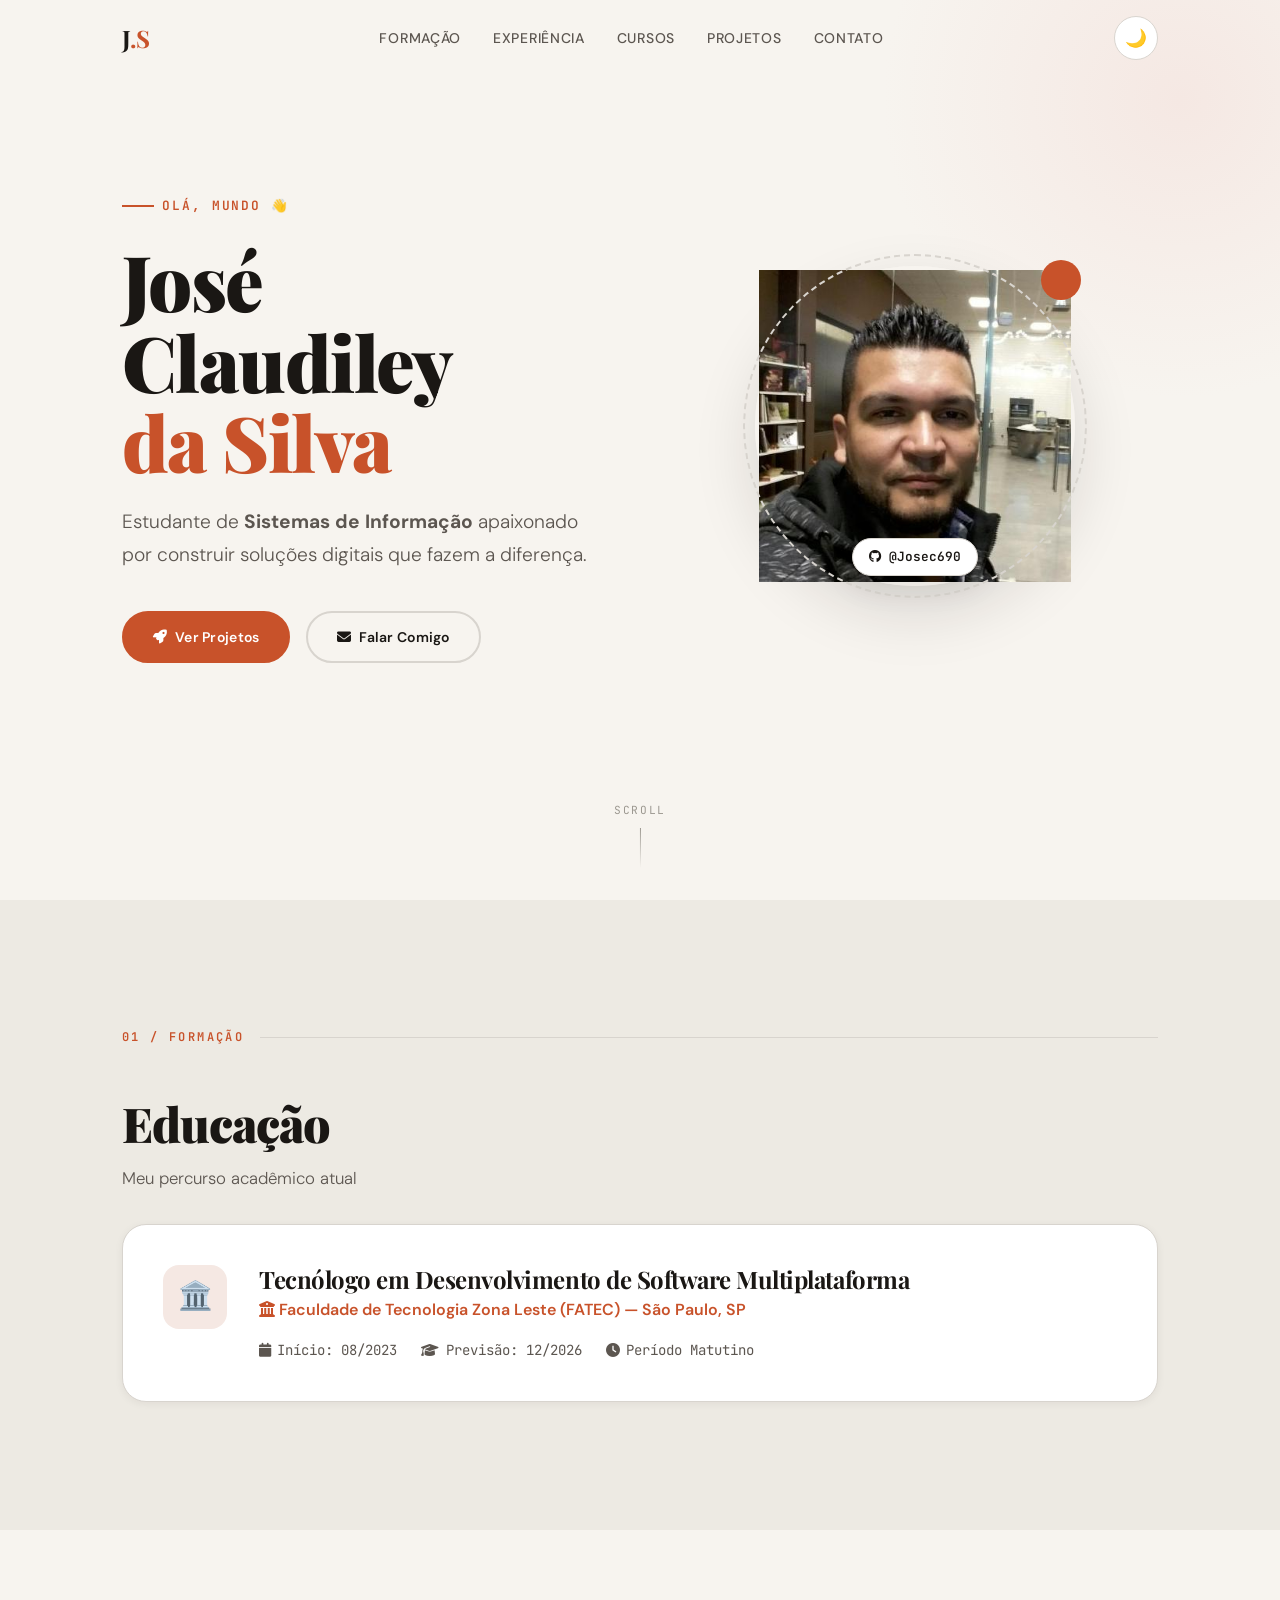
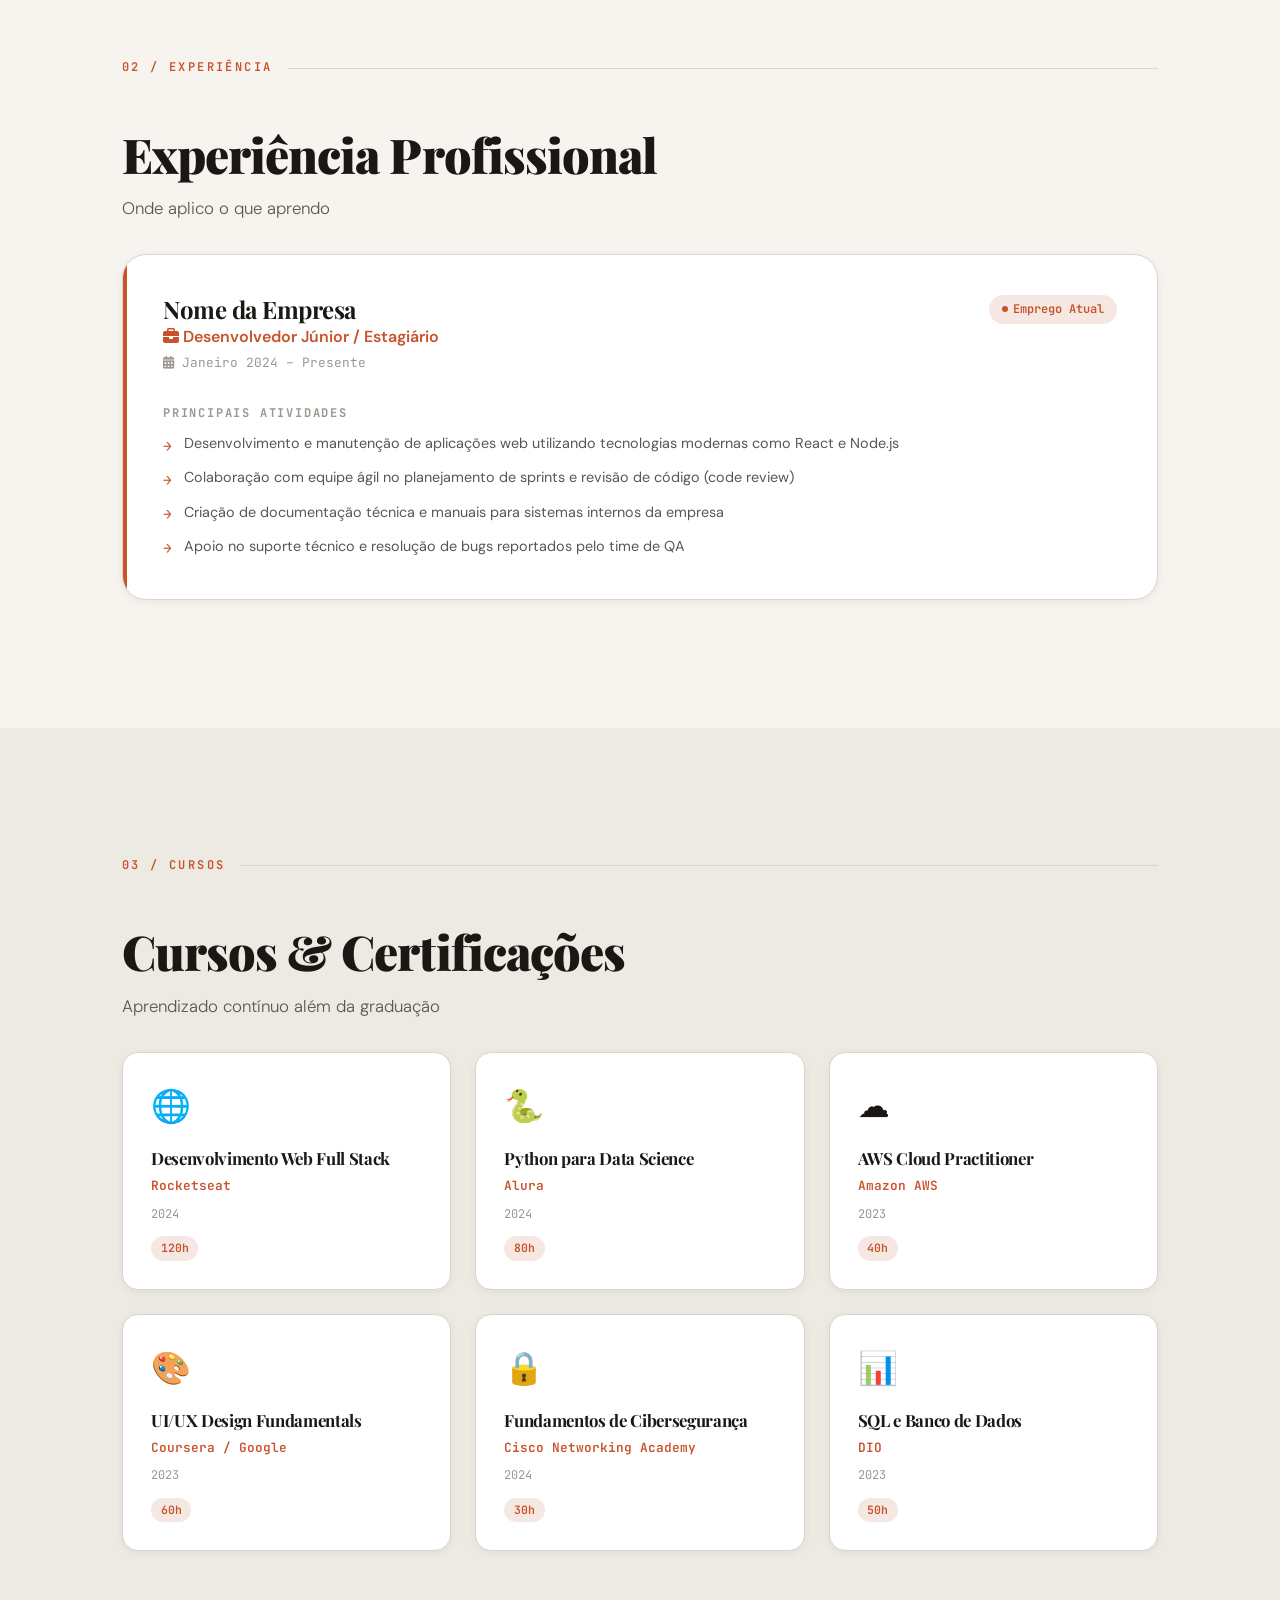
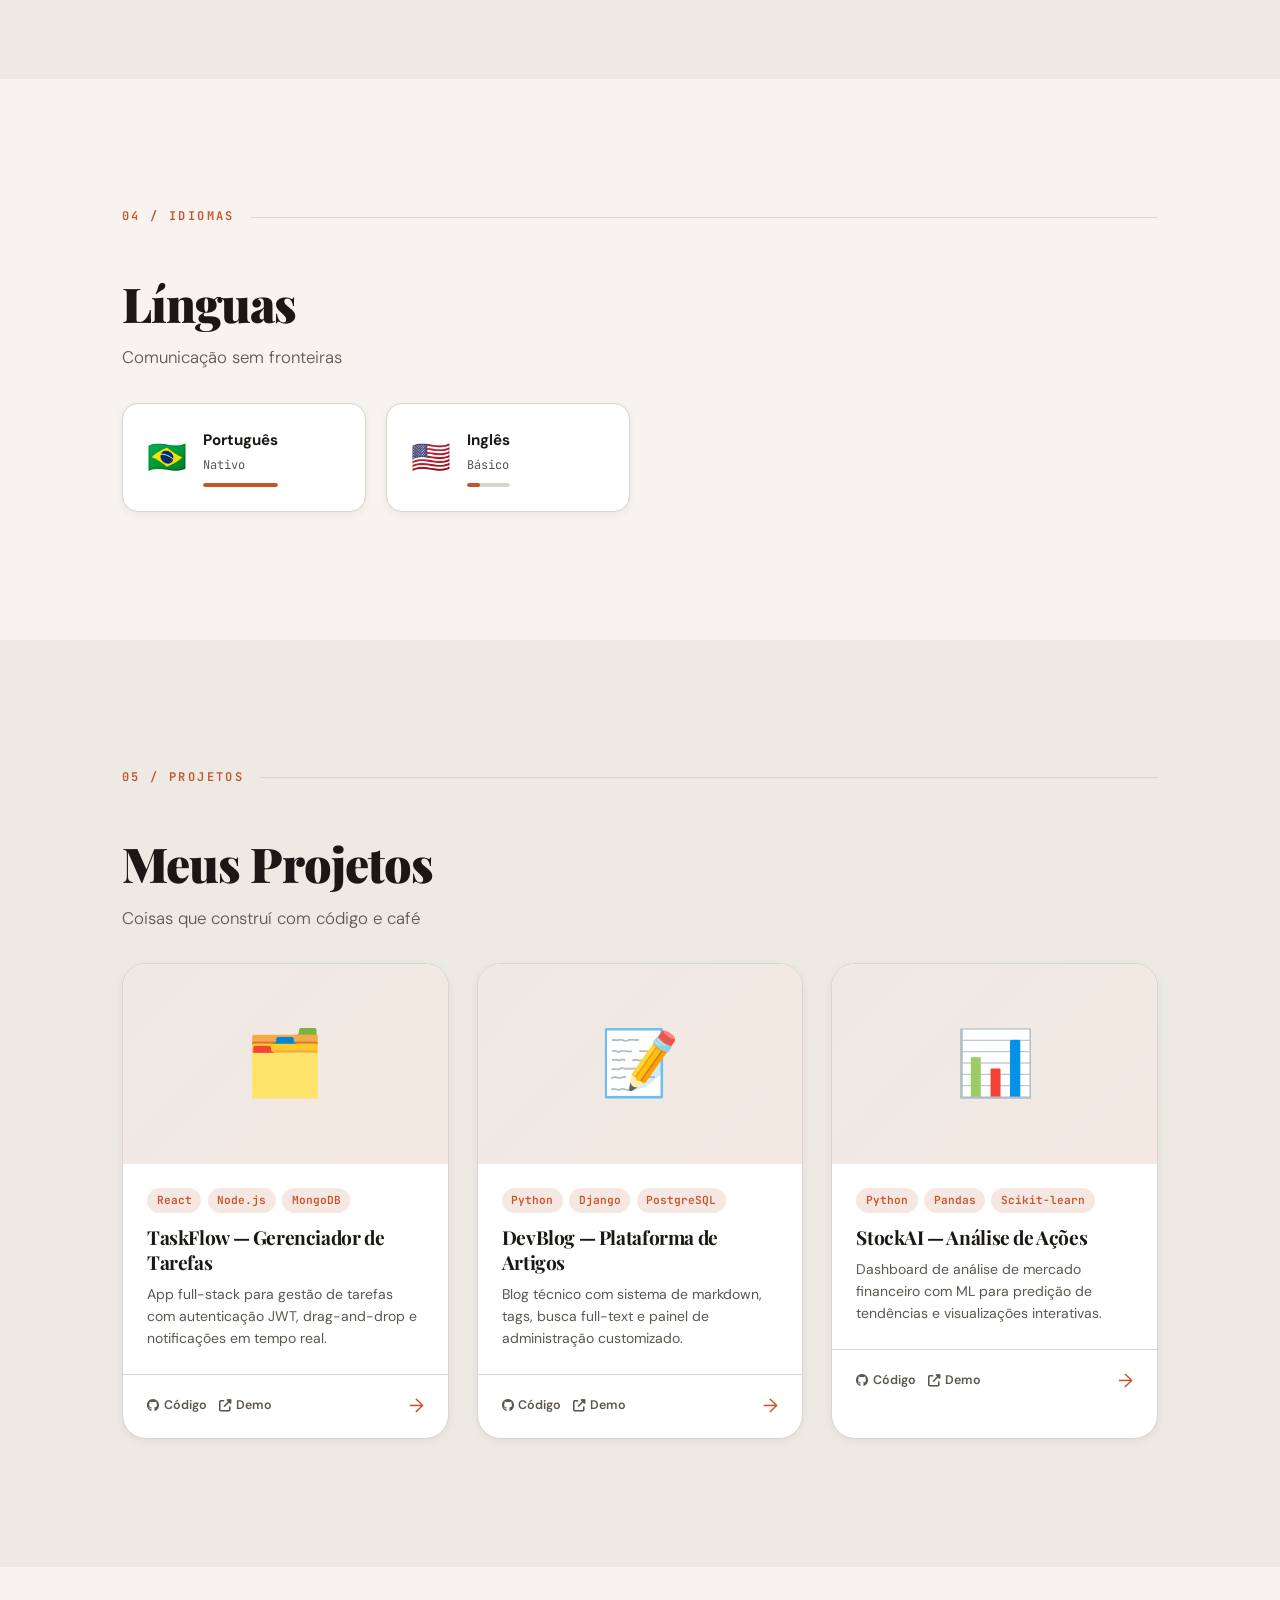
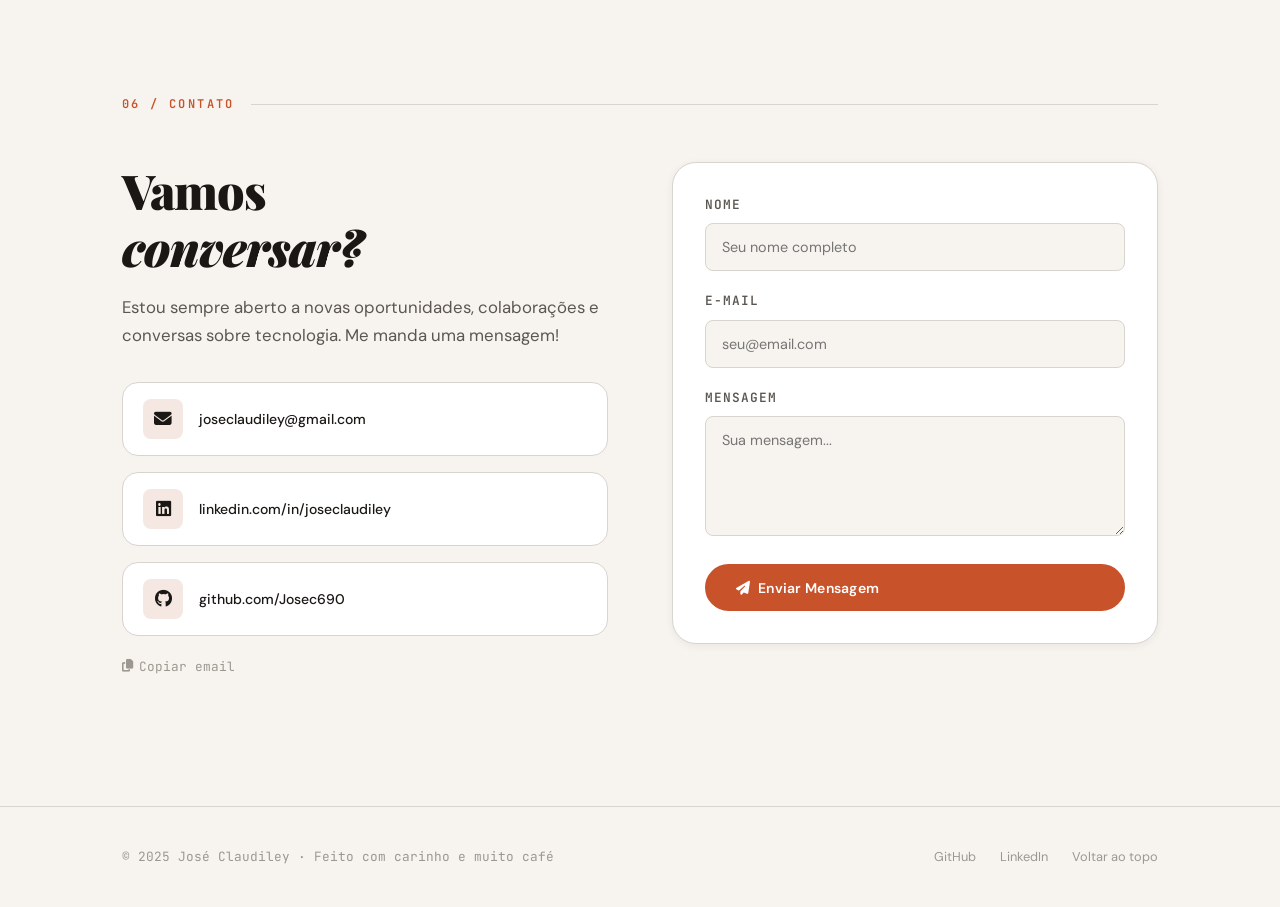
==== commit 9fdf72c5: "imagens" ====
--- a/index.html
+++ b/index.html
@@ -5,7 +5,7 @@
   <meta name="viewport" content="width=device-width, initial-scale=1.0" />
 
   <!-- SEO -->
-  <title>Seu Nome | Portfólio Profissional</title>
+  <title>José Claudiley  | Portfólio Profissional</title>
   <meta name="description" content="Portfólio de Seu Nome — desenvolvedor em formação, apaixonado por tecnologia e inovação." />
   <meta name="keywords" content="portfólio, desenvolvedor, programação, projetos" />
   <meta name="author" content="Seu Nome" />
@@ -43,7 +43,7 @@
   <header class="site-header" role="banner">
     <div class="container">
       <div class="header-inner">
-        <a href="#hero" class="logo">Seu<span>Nome</span></a>
+        <a href="#hero" class="logo">J<span>.S</span></a>
 
         <nav class="nav-links" aria-label="Navegação principal">
           <a href="#academico">Formação</a>
@@ -84,8 +84,8 @@
           <div class="hero-text">
             <p class="hero-eyebrow">Olá, mundo 👋</p>
             <h1 class="hero-name">
-              Seu Nome<br />
-              <span class="accent-line">Completo</span>
+              José Claudiley<br />
+              <span class="accent-line">da Silva</span>
             </h1>
             <p class="hero-tagline">
               Estudante de <strong id="typing-text" data-texts="Sistemas de Informação|Ciência da Computação|Análise e Desenvolvimento">Sistemas de Informação</strong> apaixonado por construir soluções digitais que fazem a diferença.
@@ -104,10 +104,10 @@
             <div class="profile-frame">
               <!-- Substitua pelo caminho da sua foto: img/foto-perfil.jpg -->
               <div class="profile-placeholder" aria-label="Foto de perfil">
-                👨‍💻
-              </div>
-              <a href="https://github.com/seuusername" target="_blank" rel="noopener" class="github-chip" aria-label="GitHub">
-                <i class="fab fa-github"></i> @seuusername
+                  <img src="/img/142069121.jpg" alt="">
+              </div>
+              <a href="https://github.com/Josec690" target="_blank" rel="noopener" class="github-chip" aria-label="GitHub">
+                <i class="fab fa-github"></i> @Josec690
               </a>
             </div>
           </div>
@@ -138,20 +138,20 @@
         <div class="academic-card reveal reveal-delay-2">
           <div class="academic-icon" aria-hidden="true">🏛️</div>
           <div class="academic-body">
-            <h3>Bacharel em Sistemas de Informação</h3>
+            <h3>Tecnólogo em Desenvolvimento de Software Multiplataforma</h3>
             <p class="academic-institution">
               <i class="fas fa-university"></i>
-              Universidade Exemplo — São Paulo, SP
+              Faculdade de Tecnologia Zona Leste (FATEC) — São Paulo, SP
             </p>
             <div class="academic-meta">
               <span class="academic-meta-item">
-                <i class="fas fa-calendar"></i> Início: 2023/1
+                <i class="fas fa-calendar"></i> Início: 08/2023
               </span>
               <span class="academic-meta-item">
-                <i class="fas fa-graduation-cap"></i> Previsão: 2027/1
+                <i class="fas fa-graduation-cap"></i> Previsão: 12/2026
               </span>
               <span class="academic-meta-item">
-                <i class="fas fa-clock"></i> Período integral
+                <i class="fas fa-clock"></i> Período Matutino
               </span>
             </div>
           </div>
@@ -313,34 +313,14 @@
             <div class="lang-flag" aria-hidden="true">🇺🇸</div>
             <div class="lang-info">
               <p class="lang-name">Inglês</p>
-              <p class="lang-level">Avançado (B2)</p>
-              <div class="lang-bar-wrap">
-                <div class="lang-bar" data-width="80%" style="width:0%"></div>
-              </div>
-            </div>
-          </div>
-
-          <div class="lang-card reveal reveal-delay-3">
-            <div class="lang-flag" aria-hidden="true">🇪🇸</div>
-            <div class="lang-info">
-              <p class="lang-name">Espanhol</p>
-              <p class="lang-level">Básico (A2)</p>
+              <p class="lang-level">Básico</p>
               <div class="lang-bar-wrap">
                 <div class="lang-bar" data-width="30%" style="width:0%"></div>
               </div>
             </div>
           </div>
 
-          <div class="lang-card reveal reveal-delay-4">
-            <div class="lang-flag" aria-hidden="true">🇩🇪</div>
-            <div class="lang-info">
-              <p class="lang-name">Alemão</p>
-              <p class="lang-level">Iniciante (A1)</p>
-              <div class="lang-bar-wrap">
-                <div class="lang-bar" data-width="15%" style="width:0%"></div>
-              </div>
-            </div>
-          </div>
+          
 
         </div>
       </div>
@@ -468,15 +448,15 @@
             <div class="contact-links">
               <a href="mailto:seuemail@gmail.com" class="contact-link">
                 <div class="contact-link-icon"><i class="fas fa-envelope"></i></div>
-                <span class="contact-link-text">seuemail@gmail.com</span>
+                <span class="contact-link-text">joseclaudiley@gmail.com</span>
               </a>
               <a href="https://linkedin.com/in/seulinkedin" target="_blank" rel="noopener" class="contact-link">
                 <div class="contact-link-icon"><i class="fab fa-linkedin"></i></div>
-                <span class="contact-link-text">linkedin.com/in/seulinkedin</span>
+                <span class="contact-link-text">linkedin.com/in/joseclaudiley</span>
               </a>
               <a href="https://github.com/seuusername" target="_blank" rel="noopener" class="contact-link">
                 <div class="contact-link-icon"><i class="fab fa-github"></i></div>
-                <span class="contact-link-text">github.com/seuusername</span>
+                <span class="contact-link-text">github.com/Josec690</span>
               </a>
             </div>
 
@@ -520,10 +500,10 @@
   <footer class="site-footer" role="contentinfo">
     <div class="container">
       <div class="footer-inner">
-        <p class="footer-copy">© 2025 Seu Nome · Feito com ❤️ e muito café</p>
+        <p class="footer-copy">© 2025 José Claudiley · Feito com carinho e muito café</p>
         <div class="footer-links">
-          <a href="https://github.com/seuusername" target="_blank" rel="noopener">GitHub</a>
-          <a href="https://linkedin.com/in/seulinkedin" target="_blank" rel="noopener">LinkedIn</a>
+          <a href="https://github.com/Josec690" target="_blank" rel="noopener">GitHub</a>
+          <a href="https://linkedin.com/in/joseclaudiley" target="_blank" rel="noopener">LinkedIn</a>
           <a href="#hero">Voltar ao topo</a>
         </div>
       </div>
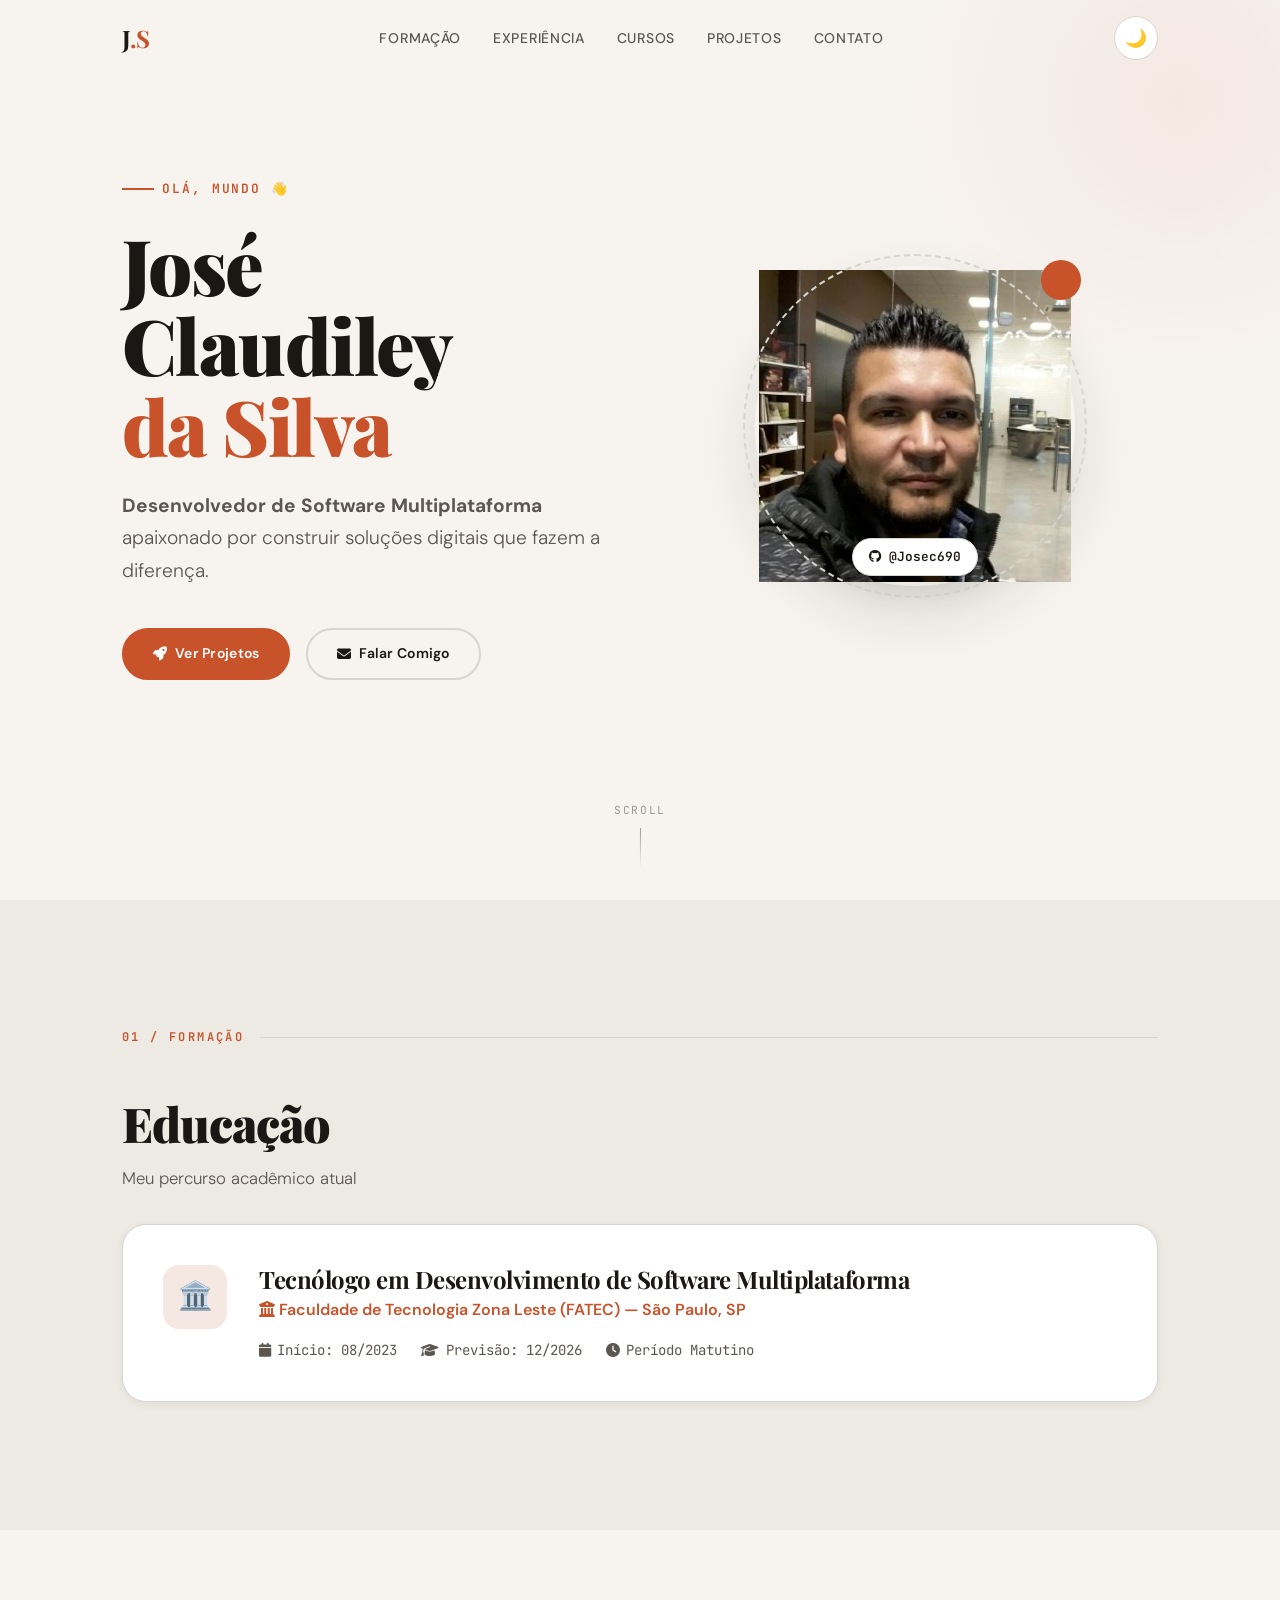
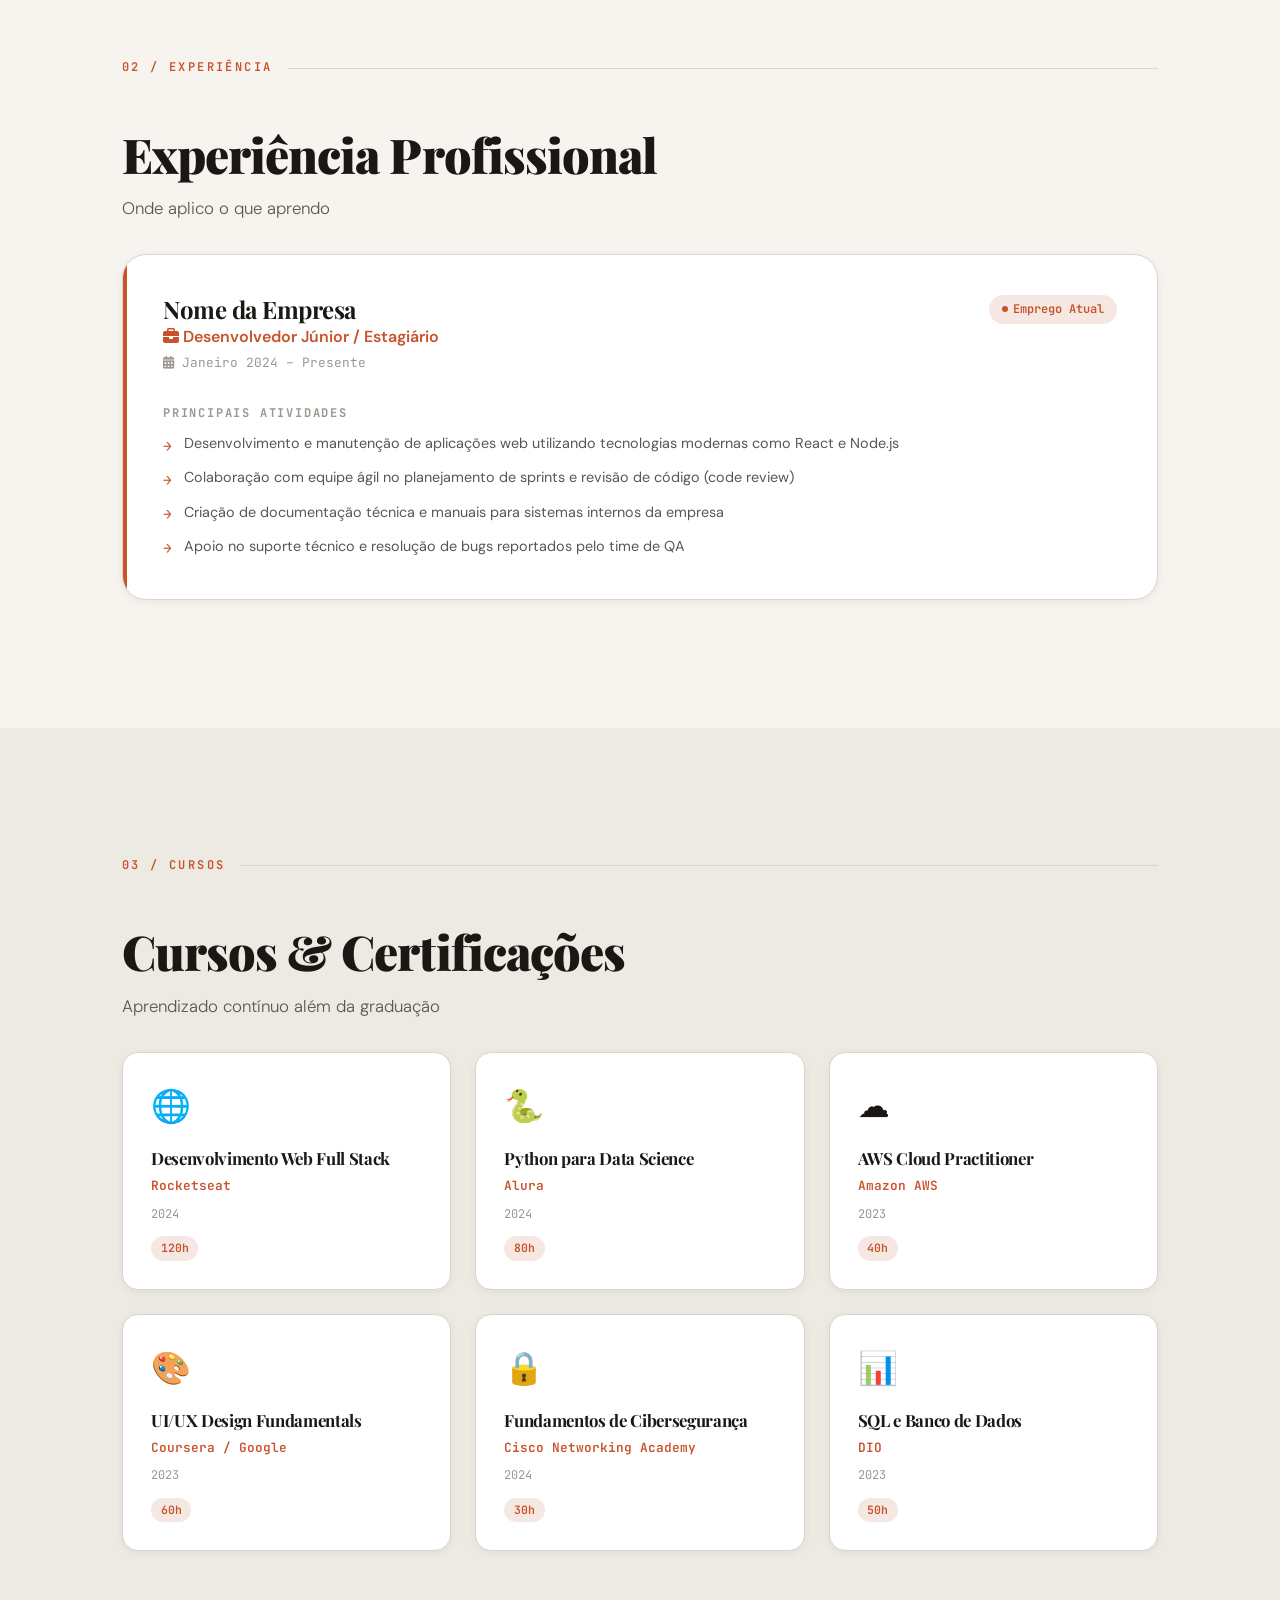
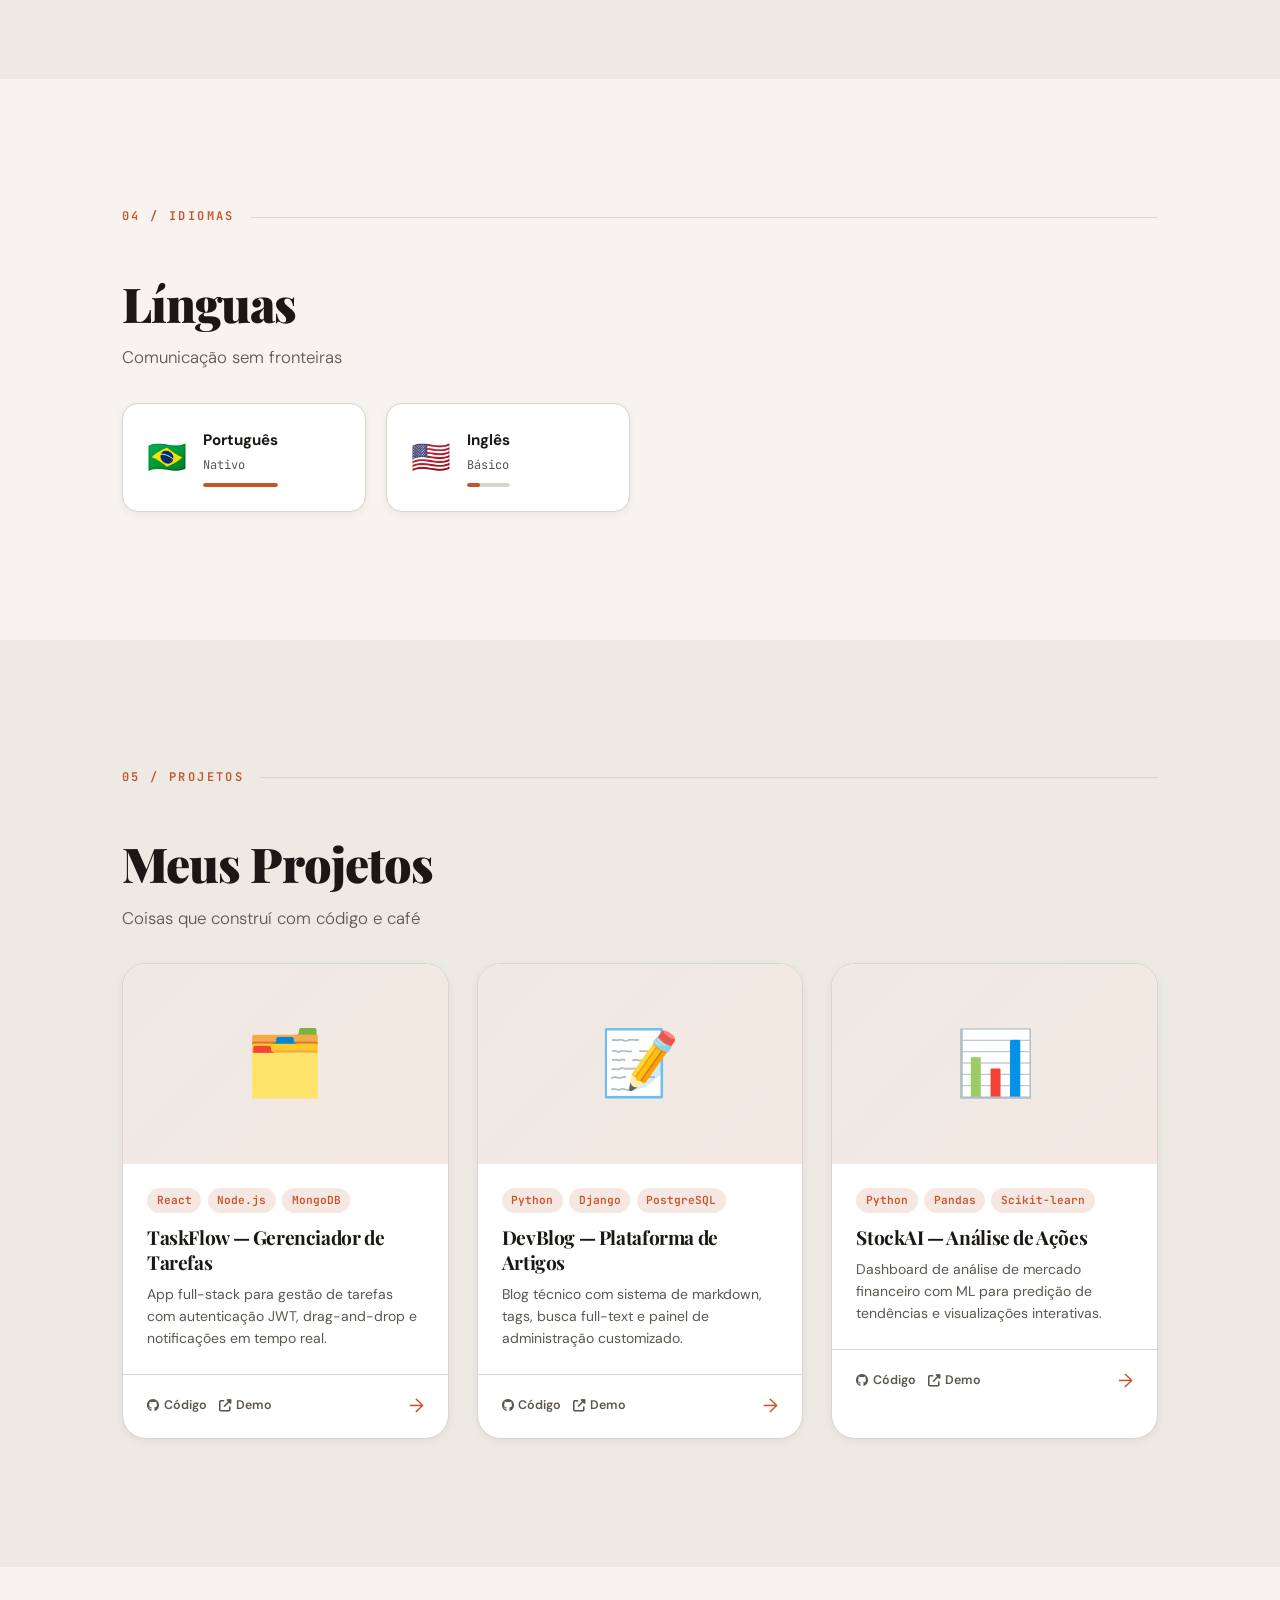
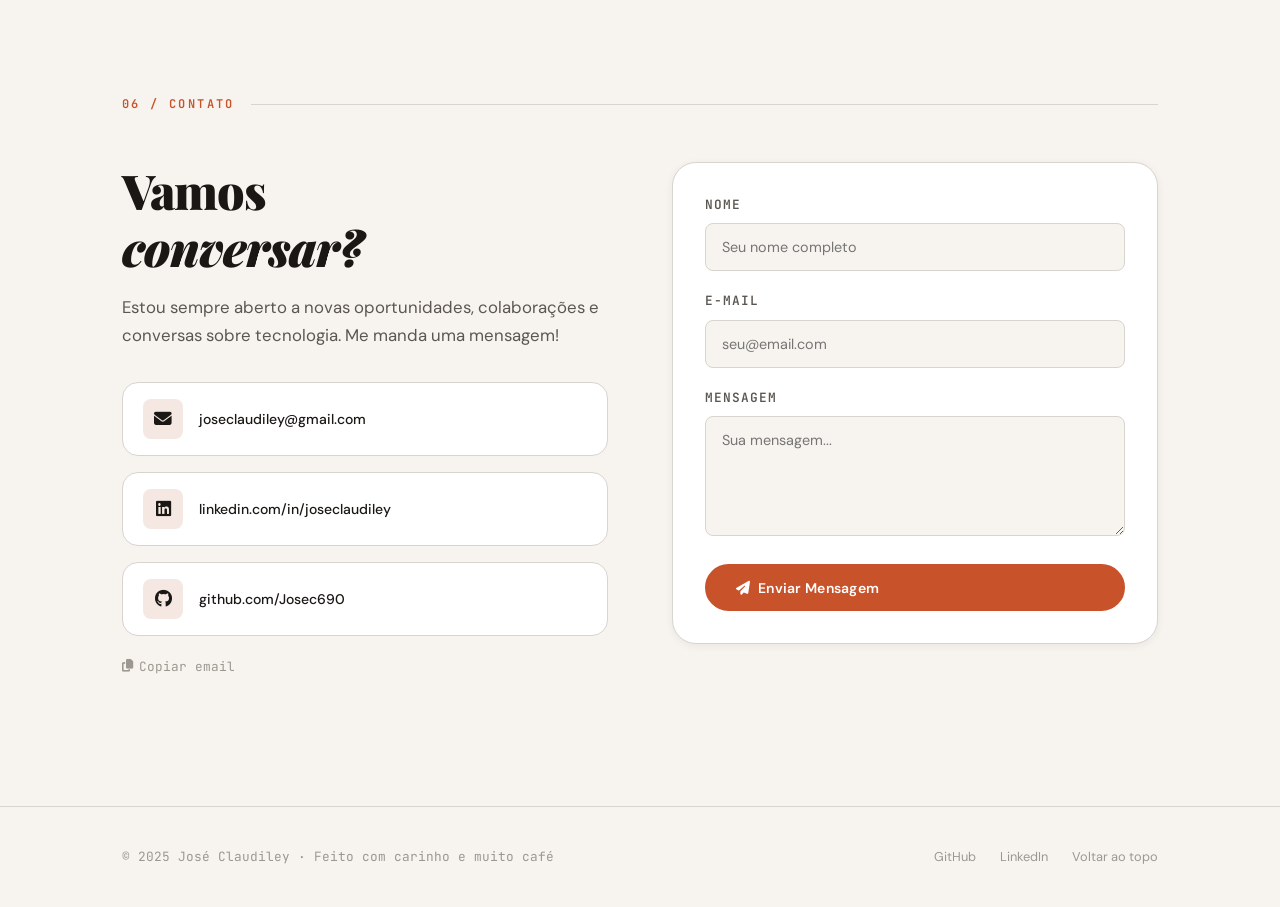
==== commit bb6eee5f: "update" ====
--- a/index.html
+++ b/index.html
@@ -6,16 +6,16 @@
 
   <!-- SEO -->
   <title>José Claudiley  | Portfólio Profissional</title>
-  <meta name="description" content="Portfólio de Seu Nome — desenvolvedor em formação, apaixonado por tecnologia e inovação." />
+  <meta name="description" content="Portfólio de José Claudiley — desenvolvedor em formação, apaixonado por tecnologia e inovação." />
   <meta name="keywords" content="portfólio, desenvolvedor, programação, projetos" />
-  <meta name="author" content="Seu Nome" />
-  <link rel="canonical" href="https://seuusername.github.io" />
+  <meta name="author" content="José Claudiley" />
+  <link rel="canonical" href="https://josec690.github.io/Portfolio" />
 
   <!-- Open Graph -->
-  <meta property="og:title" content="Seu Nome | Portfólio" />
+  <meta property="og:title" content="José Claudiley | Portfólio" />
   <meta property="og:description" content="Portfólio profissional — projetos, habilidades e experiências." />
   <meta property="og:type" content="website" />
-  <meta property="og:url" content="https://seuusername.github.io" />
+  <meta property="og:url" content="https://josec690.github.io/Portfolio" />
 
   <!-- Favicon -->
   <link rel="icon" href="data:image/svg+xml,<svg xmlns='http://www.w3.org/2000/svg' viewBox='0 0 100 100'><text y='.9em' font-size='90'>👨‍💻</text></svg>" />
@@ -88,7 +88,7 @@
               <span class="accent-line">da Silva</span>
             </h1>
             <p class="hero-tagline">
-              Estudante de <strong id="typing-text" data-texts="Sistemas de Informação|Ciência da Computação|Análise e Desenvolvimento">Sistemas de Informação</strong> apaixonado por construir soluções digitais que fazem a diferença.
+              <strong>Desenvolvedor de Software Multiplataforma</strong> apaixonado por construir soluções digitais que fazem a diferença.
             </p>
             <div class="hero-actions">
               <a href="#projetos" class="btn btn-primary">
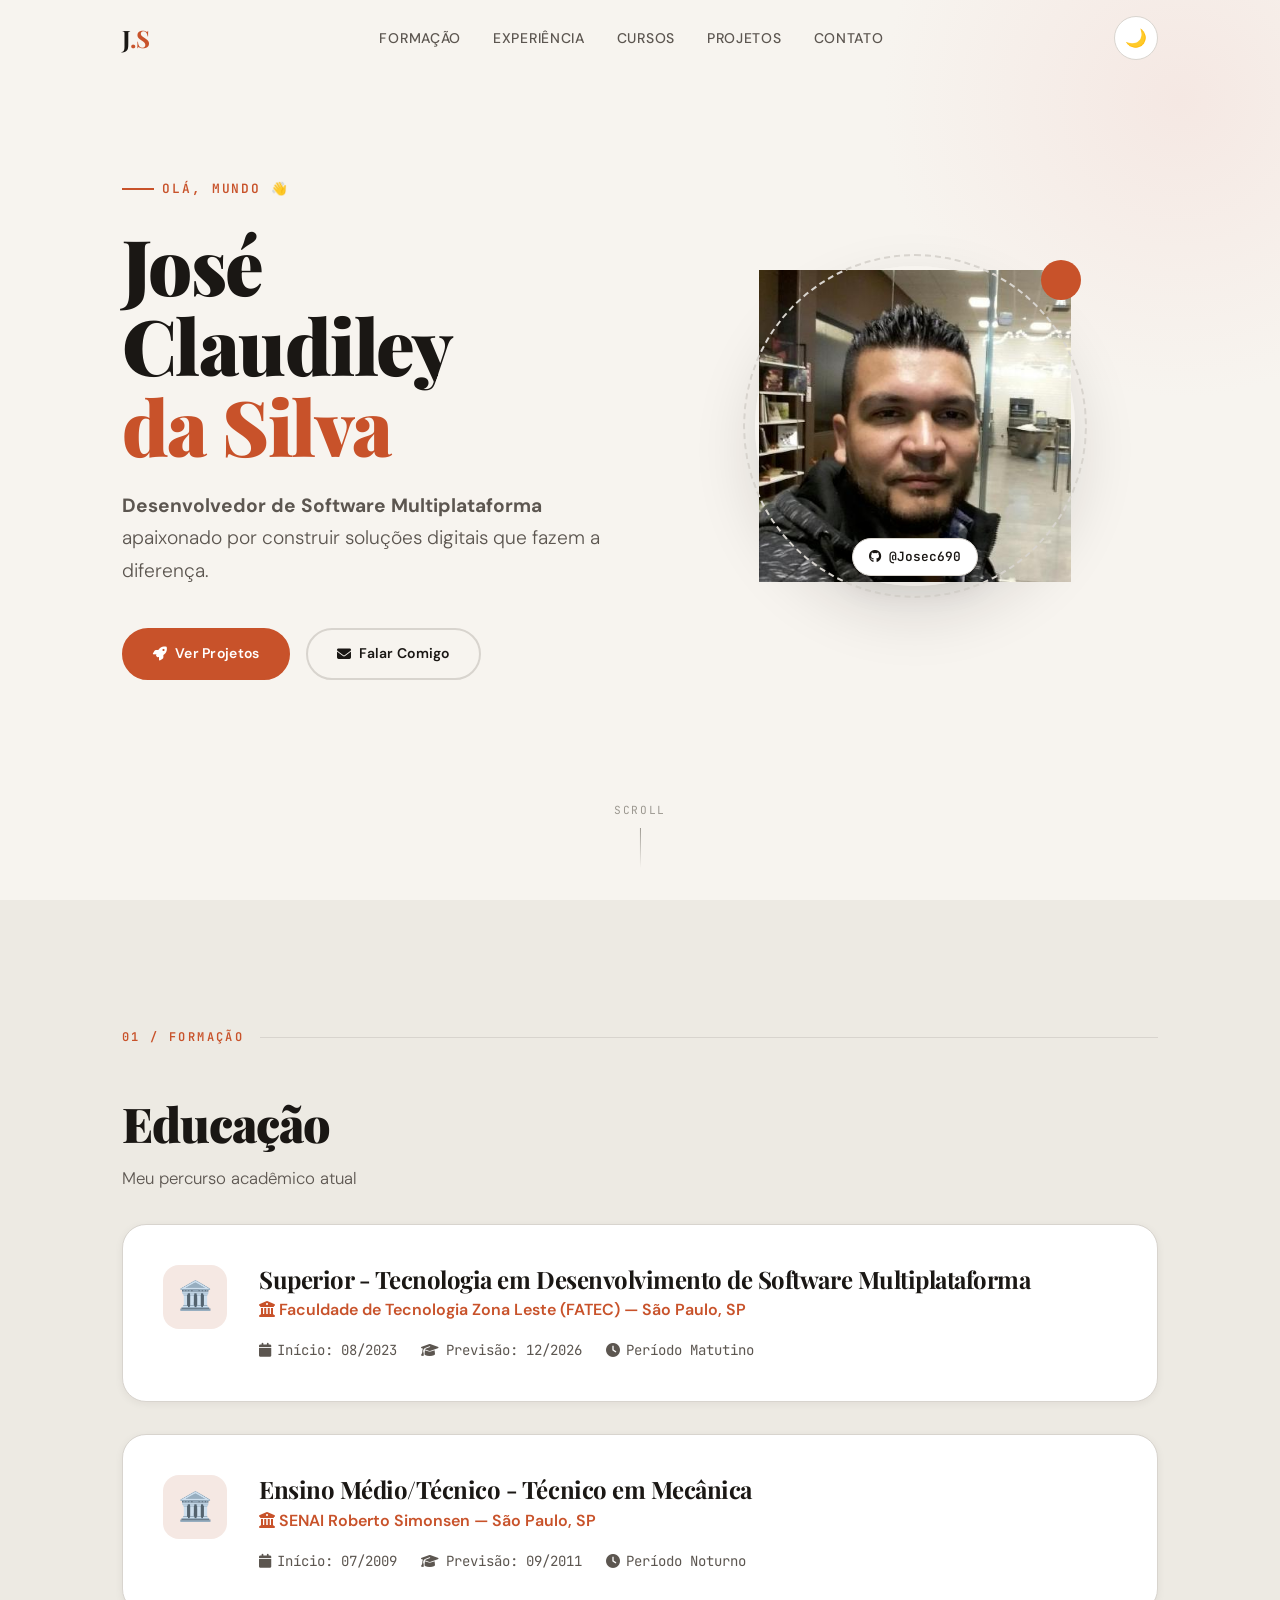
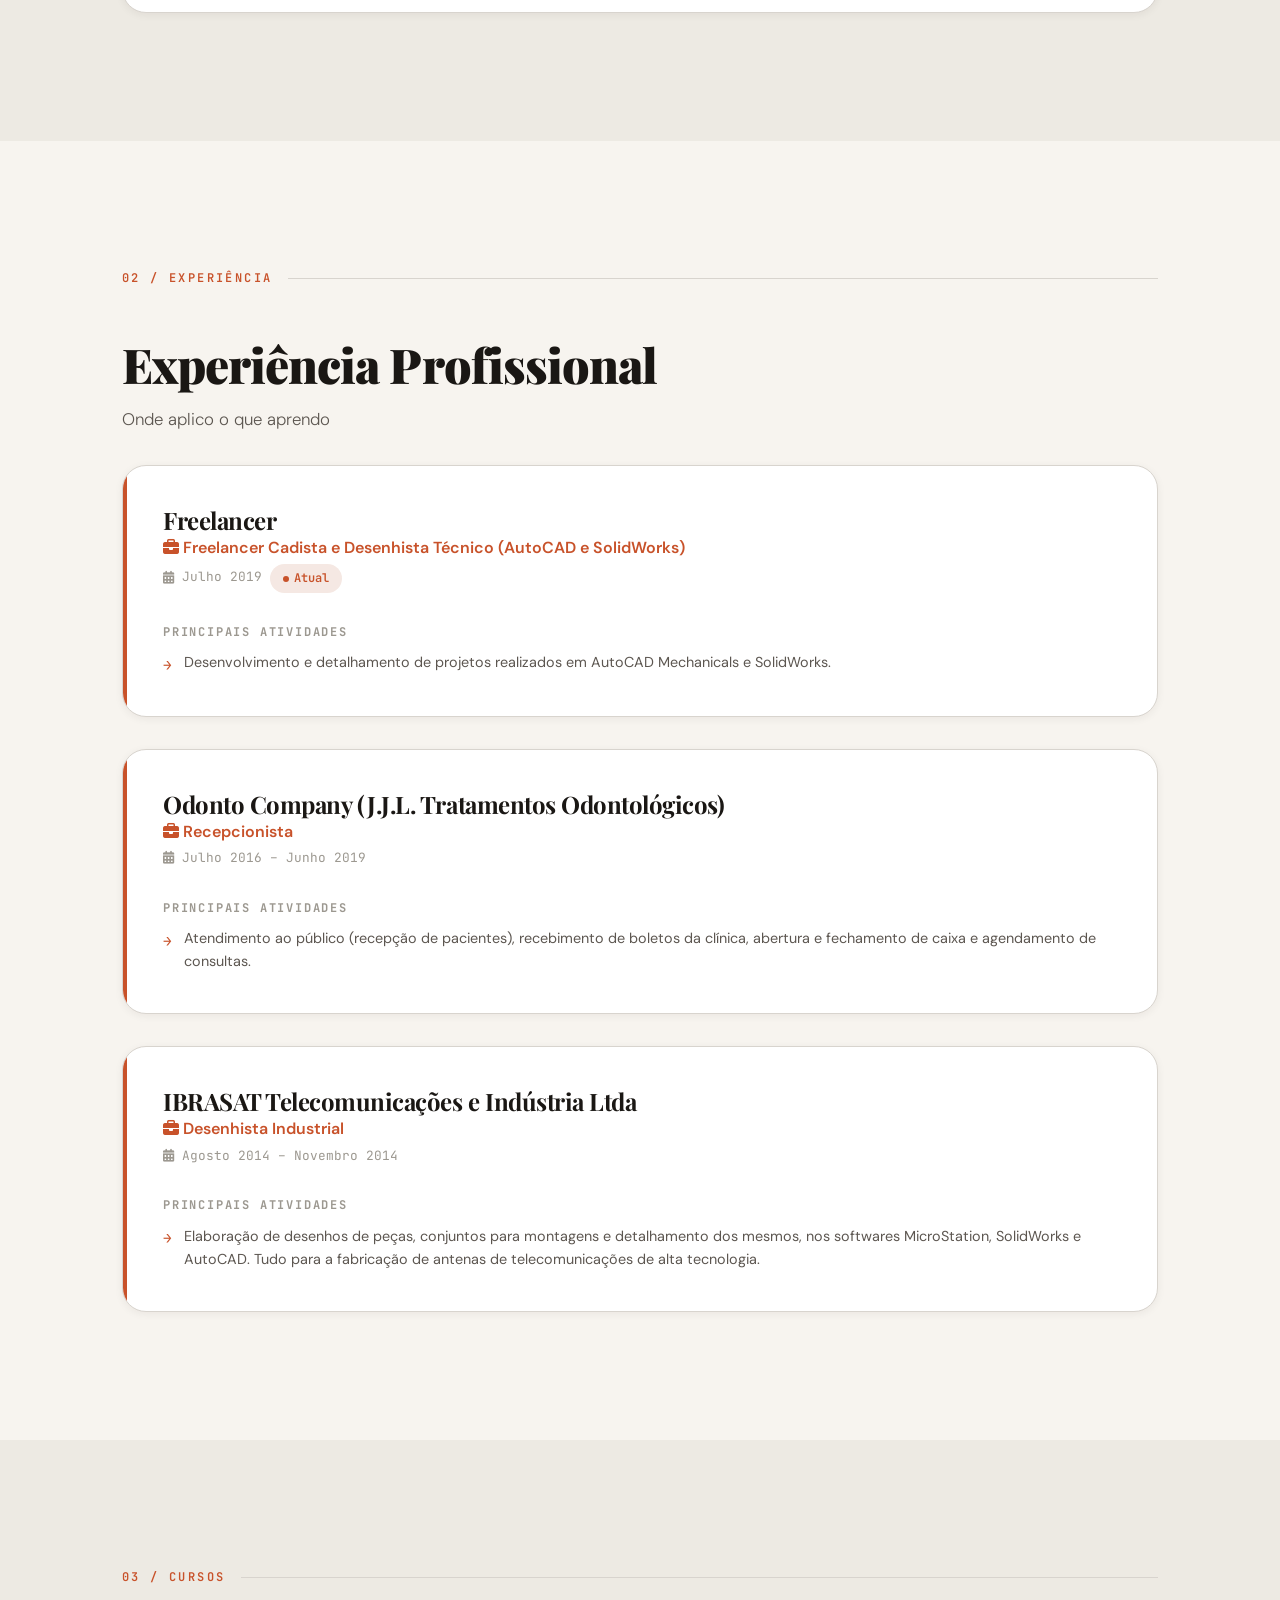
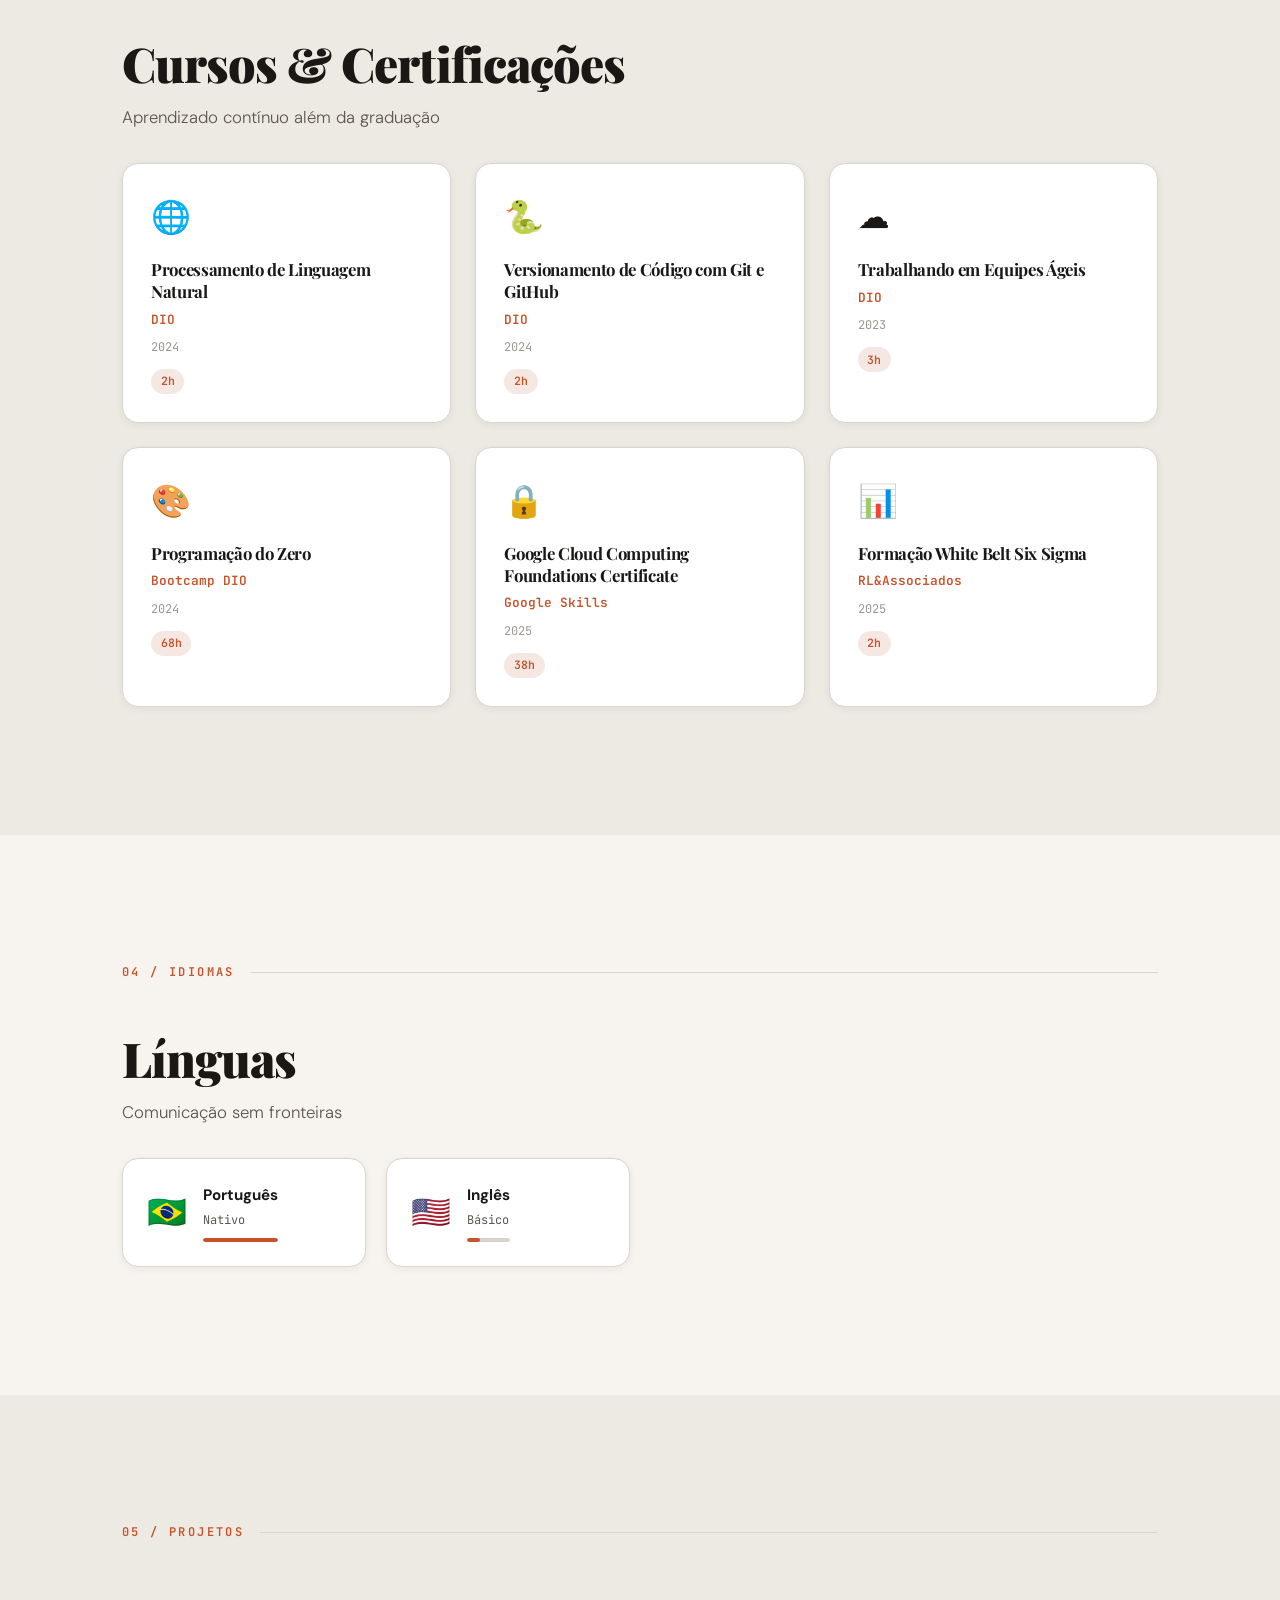
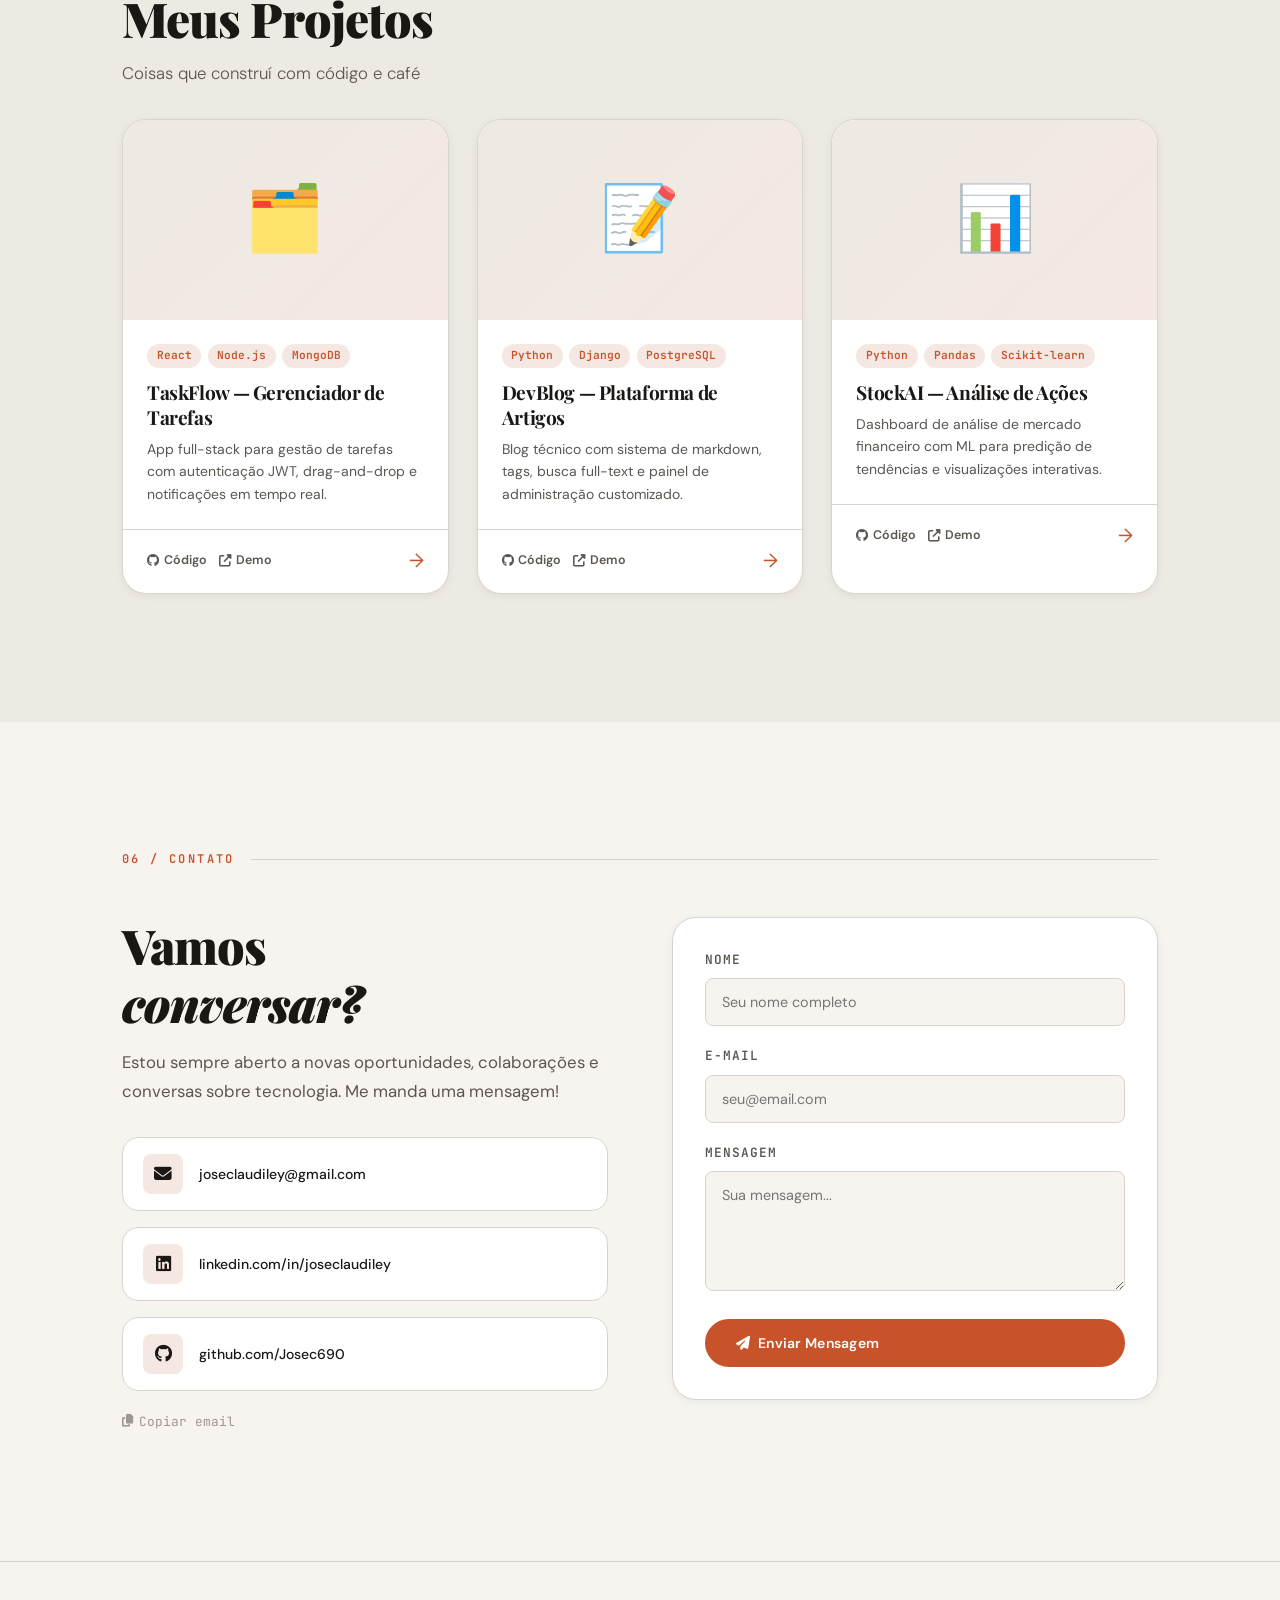
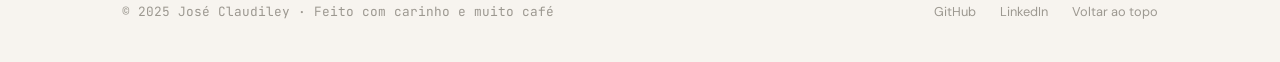
==== commit 6b56219c: "index update" ====
--- a/index.html
+++ b/index.html
@@ -1,520 +1,725 @@
-<!DOCTYPE html>
+<!doctype html>
 <html lang="pt-BR" data-theme="light">
-<head>
-  <meta charset="UTF-8" />
-  <meta name="viewport" content="width=device-width, initial-scale=1.0" />
-
-  <!-- SEO -->
-  <title>José Claudiley  | Portfólio Profissional</title>
-  <meta name="description" content="Portfólio de José Claudiley — desenvolvedor em formação, apaixonado por tecnologia e inovação." />
-  <meta name="keywords" content="portfólio, desenvolvedor, programação, projetos" />
-  <meta name="author" content="José Claudiley" />
-  <link rel="canonical" href="https://josec690.github.io/Portfolio" />
-
-  <!-- Open Graph -->
-  <meta property="og:title" content="José Claudiley | Portfólio" />
-  <meta property="og:description" content="Portfólio profissional — projetos, habilidades e experiências." />
-  <meta property="og:type" content="website" />
-  <meta property="og:url" content="https://josec690.github.io/Portfolio" />
-
-  <!-- Favicon -->
-  <link rel="icon" href="data:image/svg+xml,<svg xmlns='http://www.w3.org/2000/svg' viewBox='0 0 100 100'><text y='.9em' font-size='90'>👨‍💻</text></svg>" />
-
-  <!-- PWA -->
-  <link rel="manifest" href="manifest.json" />
-  <meta name="theme-color" content="#C8522A" />
-
-  <!-- Fonts -->
-  <link rel="preconnect" href="https://fonts.googleapis.com" />
-  <link rel="preconnect" href="https://fonts.gstatic.com" crossorigin />
-  <link href="https://fonts.googleapis.com/css2?family=Playfair+Display:wght@400;700;900&family=DM+Sans:wght@300;400;500;600&family=JetBrains+Mono:wght@400;500&display=swap" rel="stylesheet" />
-
-  <!-- Font Awesome -->
-  <link rel="stylesheet" href="https://cdnjs.cloudflare.com/ajax/libs/font-awesome/6.5.0/css/all.min.css" />
-
-  <!-- CSS -->
-  <link rel="stylesheet" href="css/style.css" />
-</head>
-<body>
-
-  <!-- ============================================
+  <head>
+    <meta charset="UTF-8" />
+    <meta name="viewport" content="width=device-width, initial-scale=1.0" />
+
+    <!-- SEO -->
+    <title>José Claudiley | Portfólio Profissional</title>
+    <meta
+      name="description"
+      content="Portfólio de José Claudiley — desenvolvedor em formação, apaixonado por tecnologia e inovação."
+    />
+    <meta
+      name="keywords"
+      content="portfólio, desenvolvedor, programação, projetos"
+    />
+    <meta name="author" content="José Claudiley" />
+    <link rel="canonical" href="https://josec690.github.io/Portfolio" />
+
+    <!-- Open Graph -->
+    <meta property="og:title" content="José Claudiley | Portfólio" />
+    <meta
+      property="og:description"
+      content="Portfólio profissional — projetos, habilidades e experiências."
+    />
+    <meta property="og:type" content="website" />
+    <meta property="og:url" content="https://josec690.github.io/Portfolio" />
+
+    <!-- Favicon -->
+    <link
+      rel="icon"
+      href="data:image/svg+xml,<svg xmlns='http://www.w3.org/2000/svg' viewBox='0 0 100 100'><text y='.9em' font-size='90'>👨‍💻</text></svg>"
+    />
+
+    <!-- PWA -->
+    <link rel="manifest" href="manifest.json" />
+    <meta name="theme-color" content="#C8522A" />
+
+    <!-- Fonts -->
+    <link rel="preconnect" href="https://fonts.googleapis.com" />
+    <link rel="preconnect" href="https://fonts.gstatic.com" crossorigin />
+    <link
+      href="https://fonts.googleapis.com/css2?family=Playfair+Display:wght@400;700;900&family=DM+Sans:wght@300;400;500;600&family=JetBrains+Mono:wght@400;500&display=swap"
+      rel="stylesheet"
+    />
+
+    <!-- Font Awesome -->
+    <link
+      rel="stylesheet"
+      href="https://cdnjs.cloudflare.com/ajax/libs/font-awesome/6.5.0/css/all.min.css"
+    />
+
+    <!-- CSS -->
+    <link rel="stylesheet" href="css/style.css" />
+  </head>
+  <body>
+    <!-- ============================================
        SITE HEADER
        ============================================ -->
-  <header class="site-header" role="banner">
-    <div class="container">
-      <div class="header-inner">
-        <a href="#hero" class="logo">J<span>.S</span></a>
-
-        <nav class="nav-links" aria-label="Navegação principal">
-          <a href="#academico">Formação</a>
-          <a href="#experiencia">Experiência</a>
-          <a href="#cursos">Cursos</a>
-          <a href="#projetos">Projetos</a>
-          <a href="#contato">Contato</a>
-        </nav>
-
-        <div class="header-controls">
-          <button class="theme-toggle" id="theme-toggle" aria-label="Alternar tema">🌙</button>
-          <button class="hamburger" aria-label="Menu" aria-expanded="false">
-            <span></span><span></span><span></span>
-          </button>
+    <header class="site-header" role="banner">
+      <div class="container">
+        <div class="header-inner">
+          <a href="#hero" class="logo">J<span>.S</span></a>
+
+          <nav class="nav-links" aria-label="Navegação principal">
+            <a href="#academico">Formação</a>
+            <a href="#experiencia">Experiência</a>
+            <a href="#cursos">Cursos</a>
+            <a href="#projetos">Projetos</a>
+            <a href="#contato">Contato</a>
+          </nav>
+
+          <div class="header-controls">
+            <button
+              class="theme-toggle"
+              id="theme-toggle"
+              aria-label="Alternar tema"
+            >
+              🌙
+            </button>
+            <button class="hamburger" aria-label="Menu" aria-expanded="false">
+              <span></span><span></span><span></span>
+            </button>
+          </div>
         </div>
       </div>
-    </div>
-  </header>
-
-  <!-- Mobile Nav -->
-  <nav class="mobile-nav" aria-label="Menu mobile">
-    <a href="#academico">Formação</a>
-    <a href="#experiencia">Experiência</a>
-    <a href="#cursos">Cursos</a>
-    <a href="#projetos">Projetos</a>
-    <a href="#contato">Contato</a>
-  </nav>
-
-  <main>
-
-    <!-- ============================================
+    </header>
+
+    <!-- Mobile Nav -->
+    <nav class="mobile-nav" aria-label="Menu mobile">
+      <a href="#academico">Formação</a>
+      <a href="#experiencia">Experiência</a>
+      <a href="#cursos">Cursos</a>
+      <a href="#projetos">Projetos</a>
+      <a href="#contato">Contato</a>
+    </nav>
+
+    <main>
+      <!-- ============================================
          HERO
          ============================================ -->
-    <section class="hero section" id="hero" aria-label="Apresentação">
-      <div class="container">
-        <div class="hero-layout">
-
-          <div class="hero-text">
-            <p class="hero-eyebrow">Olá, mundo 👋</p>
-            <h1 class="hero-name">
-              José Claudiley<br />
-              <span class="accent-line">da Silva</span>
-            </h1>
-            <p class="hero-tagline">
-              <strong>Desenvolvedor de Software Multiplataforma</strong> apaixonado por construir soluções digitais que fazem a diferença.
-            </p>
-            <div class="hero-actions">
-              <a href="#projetos" class="btn btn-primary">
-                <i class="fas fa-rocket"></i> Ver Projetos
-              </a>
-              <a href="#contato" class="btn btn-outline">
-                <i class="fas fa-envelope"></i> Falar Comigo
-              </a>
-            </div>
-          </div>
-
-          <div class="hero-visual">
-            <div class="profile-frame">
-              <!-- Substitua pelo caminho da sua foto: img/foto-perfil.jpg -->
-              <div class="profile-placeholder" aria-label="Foto de perfil">
-                  <img src="/img/142069121.jpg" alt="">
-              </div>
-              <a href="https://github.com/Josec690" target="_blank" rel="noopener" class="github-chip" aria-label="GitHub">
-                <i class="fab fa-github"></i> @Josec690
-              </a>
-            </div>
-          </div>
-
-        </div>
-      </div>
-      <div class="hero-scroll" aria-hidden="true">scroll</div>
-    </section>
-
-    <!-- ============================================
+      <section class="hero section" id="hero" aria-label="Apresentação">
+        <div class="container">
+          <div class="hero-layout">
+            <div class="hero-text">
+              <p class="hero-eyebrow">Olá, mundo 👋</p>
+              <h1 class="hero-name">
+                José Claudiley<br />
+                <span class="accent-line">da Silva</span>
+              </h1>
+              <p class="hero-tagline">
+                <strong>Desenvolvedor de Software Multiplataforma</strong>
+                apaixonado por construir soluções digitais que fazem a
+                diferença.
+              </p>
+              <div class="hero-actions">
+                <a href="#projetos" class="btn btn-primary">
+                  <i class="fas fa-rocket"></i> Ver Projetos
+                </a>
+                <a href="#contato" class="btn btn-outline">
+                  <i class="fas fa-envelope"></i> Falar Comigo
+                </a>
+              </div>
+            </div>
+
+            <div class="hero-visual">
+              <div class="profile-frame">
+                <!-- Substitua pelo caminho da sua foto: img/foto-perfil.jpg -->
+                <div class="profile-placeholder" aria-label="Foto de perfil">
+                  <img src="/img/142069121.jpg" alt="" />
+                </div>
+                <a
+                  href="https://github.com/Josec690"
+                  target="_blank"
+                  rel="noopener"
+                  class="github-chip"
+                  aria-label="GitHub"
+                >
+                  <i class="fab fa-github"></i> @Josec690
+                </a>
+              </div>
+            </div>
+          </div>
+        </div>
+        <div class="hero-scroll" aria-hidden="true">scroll</div>
+      </section>
+
+      <!-- ============================================
          SEÇÃO 1 — ACADÊMICO
          ============================================ -->
-    <section class="section academic-section" id="academico" aria-labelledby="academic-title">
-      <div class="container">
-
-        <div class="section-label reveal">
-          <span class="section-label-text">01 / Formação</span>
-          <div class="section-label-line"></div>
-        </div>
-
-        <div class="reveal reveal-delay-1">
-          <h2 class="section-title" id="academic-title">Educação</h2>
-          <p class="section-subtitle">Meu percurso acadêmico atual</p>
-        </div>
-
-        <div style="height:2rem;"></div>
-
-        <div class="academic-card reveal reveal-delay-2">
-          <div class="academic-icon" aria-hidden="true">🏛️</div>
-          <div class="academic-body">
-            <h3>Tecnólogo em Desenvolvimento de Software Multiplataforma</h3>
-            <p class="academic-institution">
-              <i class="fas fa-university"></i>
-              Faculdade de Tecnologia Zona Leste (FATEC) — São Paulo, SP
-            </p>
-            <div class="academic-meta">
-              <span class="academic-meta-item">
-                <i class="fas fa-calendar"></i> Início: 08/2023
-              </span>
-              <span class="academic-meta-item">
-                <i class="fas fa-graduation-cap"></i> Previsão: 12/2026
-              </span>
-              <span class="academic-meta-item">
-                <i class="fas fa-clock"></i> Período Matutino
-              </span>
-            </div>
-          </div>
-        </div>
-
-      </div>
-    </section>
-
-    <!-- ============================================
+      <section
+        class="section academic-section"
+        id="academico"
+        aria-labelledby="academic-title"
+      >
+        <div class="container">
+          <div class="section-label reveal">
+            <span class="section-label-text">01 / Formação</span>
+            <div class="section-label-line"></div>
+          </div>
+
+          <div class="reveal reveal-delay-1">
+            <h2 class="section-title" id="academic-title">Educação</h2>
+            <p class="section-subtitle">Meu percurso acadêmico atual</p>
+          </div>
+
+          <div style="height: 2rem"></div>
+
+          <div class="academic-card reveal reveal-delay-2">
+            <div class="academic-icon" aria-hidden="true">🏛️</div>
+            <div class="academic-body">
+              <h3>Superior - Tecnologia em Desenvolvimento de Software Multiplataforma</h3>
+              <p class="academic-institution">
+                <i class="fas fa-university"></i>
+                Faculdade de Tecnologia Zona Leste (FATEC) — São Paulo, SP
+              </p>
+              <div class="academic-meta">
+                <span class="academic-meta-item">
+                  <i class="fas fa-calendar"></i> Início: 08/2023
+                </span>
+                <span class="academic-meta-item">
+                  <i class="fas fa-graduation-cap"></i> Previsão: 12/2026
+                </span>
+                <span class="academic-meta-item">
+                  <i class="fas fa-clock"></i> Período Matutino
+                </span>
+              </div>
+            </div>
+          </div>
+
+          <div style="height: 2rem"></div>
+
+          <div class="academic-card reveal reveal-delay-2">
+            <div class="academic-icon" aria-hidden="true">🏛️</div>
+            <div class="academic-body">
+              <h3>Ensino Médio/Técnico - Técnico em Mecânica</h3>
+              <p class="academic-institution">
+                <i class="fas fa-university"></i>
+                SENAI Roberto Simonsen — São Paulo, SP
+              </p>
+              <div class="academic-meta">
+                <span class="academic-meta-item">
+                  <i class="fas fa-calendar"></i> Início: 07/2009
+                </span>
+                <span class="academic-meta-item">
+                  <i class="fas fa-graduation-cap"></i> Previsão: 09/2011
+                </span>
+                <span class="academic-meta-item">
+                  <i class="fas fa-clock"></i> Período Noturno
+                </span>
+              </div>
+            </div>
+          </div>
+        </div>
+      </section>
+
+      
+
+      <!-- ============================================
          SEÇÃO 2 — EXPERIÊNCIA
          ============================================ -->
-    <section class="section" id="experiencia" aria-labelledby="exp-title">
-      <div class="container">
-
-        <div class="section-label reveal">
-          <span class="section-label-text">02 / Experiência</span>
-          <div class="section-label-line"></div>
-        </div>
-
-        <div class="reveal reveal-delay-1">
-          <h2 class="section-title" id="exp-title">Experiência Profissional</h2>
-          <p class="section-subtitle">Onde aplico o que aprendo</p>
-        </div>
-
-        <div style="height:2rem;"></div>
-
-        <div class="experience-card reveal reveal-delay-2">
-          <div class="exp-header">
-            <div>
-              <h3 class="exp-company">Nome da Empresa</h3>
-              <p class="exp-role">
-                <i class="fas fa-briefcase"></i> Desenvolvedor Júnior / Estagiário
-              </p>
-              <p class="exp-period">
-                <i class="fas fa-calendar-alt"></i> Janeiro 2024 – Presente
-              </p>
-            </div>
-            <span class="exp-badge">Emprego Atual</span>
-          </div>
-
-          <div class="exp-activities">
-            <h4>Principais Atividades</h4>
-            <ul class="activity-list">
-              <li class="activity-item">Desenvolvimento e manutenção de aplicações web utilizando tecnologias modernas como React e Node.js</li>
-              <li class="activity-item">Colaboração com equipe ágil no planejamento de sprints e revisão de código (code review)</li>
-              <li class="activity-item">Criação de documentação técnica e manuais para sistemas internos da empresa</li>
-              <li class="activity-item">Apoio no suporte técnico e resolução de bugs reportados pelo time de QA</li>
-            </ul>
-          </div>
-        </div>
-
-      </div>
-    </section>
-
-    <!-- ============================================
+      <section class="section" id="experiencia" aria-labelledby="exp-title">
+        <div class="container">
+          <div class="section-label reveal">
+            <span class="section-label-text">02 / Experiência</span>
+            <div class="section-label-line"></div>
+          </div>
+
+          <div class="reveal reveal-delay-1">
+            <h2 class="section-title" id="exp-title">
+              Experiência Profissional
+            </h2>
+            <p class="section-subtitle">Onde aplico o que aprendo</p>
+          </div>
+
+          <div style="height: 2rem"></div>
+
+          <div class="experience-card reveal reveal-delay-2">
+            <div class="exp-header">
+              <div>
+                <h3 class="exp-company">Freelancer</h3>
+                <p class="exp-role">
+                  <i class="fas fa-briefcase"></i> Freelancer Cadista e Desenhista Técnico (AutoCAD e SolidWorks)
+                </p>
+                <p class="exp-period">
+                  <i class="fas fa-calendar-alt"></i> Julho 2019
+                  <span class="exp-badge">Atual</span>
+                </p>
+              </div>
+            </div>
+
+            <div class="exp-activities">
+              <h4>Principais Atividades</h4>
+              <ul class="activity-list">
+                <li class="activity-item">
+                  Desenvolvimento e detalhamento de projetos realizados em AutoCAD Mechanicals e SolidWorks.
+                </li>                
+              </ul>
+            </div>
+          </div>
+
+          <div style="height: 2rem"></div>
+
+          <div class="experience-card reveal reveal-delay-2">
+            <div class="exp-header">
+              <div>
+                <h3 class="exp-company">Odonto Company (J.J.L. Tratamentos Odontológicos)</h3>
+                <p class="exp-role">
+                  <i class="fas fa-briefcase"></i> Recepcionista
+                </p>
+                <p class="exp-period">
+                  <i class="fas fa-calendar-alt"></i> Julho 2016 – Junho 2019
+                </p>
+              </div>
+              
+            </div>
+
+            <div class="exp-activities">
+              <h4>Principais Atividades</h4>
+              <ul class="activity-list">
+                <li class="activity-item">
+                  Atendimento ao público (recepção de pacientes), recebimento de boletos da clínica, abertura e fechamento de caixa e agendamento de consultas.
+                </li>                
+              </ul>
+            </div>
+          </div>
+
+          <div style="height: 2rem"></div>
+
+          <div class="experience-card reveal reveal-delay-2">
+            <div class="exp-header">
+              <div>
+                <h3 class="exp-company">IBRASAT Telecomunicações e Indústria Ltda</h3>
+                <p class="exp-role">
+                  <i class="fas fa-briefcase"></i> Desenhista Industrial
+                </p>
+                <p class="exp-period">
+                  <i class="fas fa-calendar-alt"></i> Agosto 2014 – Novembro 2014
+                </p>
+              </div>
+              
+            </div>
+
+            <div class="exp-activities">
+              <h4>Principais Atividades</h4>
+              <ul class="activity-list">
+                <li class="activity-item">
+                  Elaboração de desenhos de peças, conjuntos para montagens e detalhamento dos mesmos, nos softwares MicroStation, SolidWorks e AutoCAD. Tudo para a fabricação de antenas de telecomunicações de alta tecnologia.
+                </li>
+                
+              </ul>
+            </div>
+          </div>
+        </div>
+      </section>
+
+      <!-- ============================================
          SEÇÃO 3 — CURSOS
          ============================================ -->
-    <section class="section courses-section" id="cursos" aria-labelledby="courses-title">
-      <div class="container">
-
-        <div class="section-label reveal">
-          <span class="section-label-text">03 / Cursos</span>
-          <div class="section-label-line"></div>
-        </div>
-
-        <div class="reveal reveal-delay-1">
-          <h2 class="section-title" id="courses-title">Cursos & Certificações</h2>
-          <p class="section-subtitle">Aprendizado contínuo além da graduação</p>
-        </div>
-
-        <div style="height:2rem;"></div>
-
-        <div class="courses-grid">
-
-          <article class="course-card reveal reveal-delay-1">
-            <div class="course-icon">🌐</div>
-            <h3 class="course-title">Desenvolvimento Web Full Stack</h3>
-            <p class="course-institution">Rocketseat</p>
-            <p class="course-year">2024</p>
-            <span class="course-hours">120h</span>
-          </article>
-
-          <article class="course-card reveal reveal-delay-2">
-            <div class="course-icon">🐍</div>
-            <h3 class="course-title">Python para Data Science</h3>
-            <p class="course-institution">Alura</p>
-            <p class="course-year">2024</p>
-            <span class="course-hours">80h</span>
-          </article>
-
-          <article class="course-card reveal reveal-delay-3">
-            <div class="course-icon">☁️</div>
-            <h3 class="course-title">AWS Cloud Practitioner</h3>
-            <p class="course-institution">Amazon AWS</p>
-            <p class="course-year">2023</p>
-            <span class="course-hours">40h</span>
-          </article>
-
-          <article class="course-card reveal reveal-delay-1">
-            <div class="course-icon">🎨</div>
-            <h3 class="course-title">UI/UX Design Fundamentals</h3>
-            <p class="course-institution">Coursera / Google</p>
-            <p class="course-year">2023</p>
-            <span class="course-hours">60h</span>
-          </article>
-
-          <article class="course-card reveal reveal-delay-2">
-            <div class="course-icon">🔒</div>
-            <h3 class="course-title">Fundamentos de Cibersegurança</h3>
-            <p class="course-institution">Cisco Networking Academy</p>
-            <p class="course-year">2024</p>
-            <span class="course-hours">30h</span>
-          </article>
-
-          <article class="course-card reveal reveal-delay-3">
-            <div class="course-icon">📊</div>
-            <h3 class="course-title">SQL e Banco de Dados</h3>
-            <p class="course-institution">DIO</p>
-            <p class="course-year">2023</p>
-            <span class="course-hours">50h</span>
-          </article>
-
-        </div>
-      </div>
-    </section>
-
-    <!-- ============================================
+      <section
+        class="section courses-section"
+        id="cursos"
+        aria-labelledby="courses-title"
+      >
+        <div class="container">
+          <div class="section-label reveal">
+            <span class="section-label-text">03 / Cursos</span>
+            <div class="section-label-line"></div>
+          </div>
+
+          <div class="reveal reveal-delay-1">
+            <h2 class="section-title" id="courses-title">
+              Cursos & Certificações
+            </h2>
+            <p class="section-subtitle">
+              Aprendizado contínuo além da graduação
+            </p>
+          </div>
+
+          <div style="height: 2rem"></div>
+
+          <div class="courses-grid">
+            <article class="course-card reveal reveal-delay-1">
+              <div class="course-icon">🌐</div>
+              <h3 class="course-title">Processamento de Linguagem Natural</h3>
+              <p class="course-institution">DIO</p>
+              <p class="course-year">2024</p>
+              <span class="course-hours">2h</span>
+            </article>
+
+            <article class="course-card reveal reveal-delay-2">
+              <div class="course-icon">🐍</div>
+              <h3 class="course-title">Versionamento de Código com Git e GitHub</h3>
+              <p class="course-institution">DIO</p>
+              <p class="course-year">2024</p>
+              <span class="course-hours">2h</span>
+            </article>
+
+            <article class="course-card reveal reveal-delay-3">
+              <div class="course-icon">☁️</div>
+              <h3 class="course-title">Trabalhando em Equipes Ágeis</h3>
+              <p class="course-institution">DIO</p>
+              <p class="course-year">2023</p>
+              <span class="course-hours">3h</span>
+            </article>
+
+            <article class="course-card reveal reveal-delay-1">
+              <div class="course-icon">🎨</div>
+              <h3 class="course-title">Programação do Zero</h3>
+              <p class="course-institution">Bootcamp DIO</p>
+              <p class="course-year">2024</p>
+              <span class="course-hours">68h</span>
+            </article>
+
+            <article class="course-card reveal reveal-delay-2">
+              <div class="course-icon">🔒</div>
+              <h3 class="course-title">Google Cloud Computing Foundations Certificate</h3>
+              <p class="course-institution">Google Skills</p>
+              <p class="course-year">2025</p>
+              <span class="course-hours">38h</span>
+            </article>
+
+            <article class="course-card reveal reveal-delay-3">
+              <div class="course-icon">📊</div>
+              <h3 class="course-title">Formação White Belt Six Sigma</h3>
+              <p class="course-institution">RL&Associados</p>
+              <p class="course-year">2025</p>
+              <span class="course-hours">2h</span>
+            </article>
+          </div>
+        </div>
+      </section>
+
+      <!-- ============================================
          SEÇÃO 4 — LÍNGUAS
          ============================================ -->
-    <section class="section" id="linguas" aria-labelledby="lang-title">
-      <div class="container">
-
-        <div class="section-label reveal">
-          <span class="section-label-text">04 / Idiomas</span>
-          <div class="section-label-line"></div>
-        </div>
-
-        <div class="reveal reveal-delay-1">
-          <h2 class="section-title" id="lang-title">Línguas</h2>
-          <p class="section-subtitle">Comunicação sem fronteiras</p>
-        </div>
-
-        <div style="height:2rem;"></div>
-
-        <div class="languages-grid">
-
-          <div class="lang-card reveal reveal-delay-1">
-            <div class="lang-flag" aria-hidden="true">🇧🇷</div>
-            <div class="lang-info">
-              <p class="lang-name">Português</p>
-              <p class="lang-level">Nativo</p>
-              <div class="lang-bar-wrap">
-                <div class="lang-bar" data-width="100%" style="width:0%"></div>
-              </div>
-            </div>
-          </div>
-
-          <div class="lang-card reveal reveal-delay-2">
-            <div class="lang-flag" aria-hidden="true">🇺🇸</div>
-            <div class="lang-info">
-              <p class="lang-name">Inglês</p>
-              <p class="lang-level">Básico</p>
-              <div class="lang-bar-wrap">
-                <div class="lang-bar" data-width="30%" style="width:0%"></div>
-              </div>
-            </div>
-          </div>
-
-          
-
-        </div>
-      </div>
-    </section>
-
-    <!-- ============================================
+      <section class="section" id="linguas" aria-labelledby="lang-title">
+        <div class="container">
+          <div class="section-label reveal">
+            <span class="section-label-text">04 / Idiomas</span>
+            <div class="section-label-line"></div>
+          </div>
+
+          <div class="reveal reveal-delay-1">
+            <h2 class="section-title" id="lang-title">Línguas</h2>
+            <p class="section-subtitle">Comunicação sem fronteiras</p>
+          </div>
+
+          <div style="height: 2rem"></div>
+
+          <div class="languages-grid">
+            <div class="lang-card reveal reveal-delay-1">
+              <div class="lang-flag" aria-hidden="true">🇧🇷</div>
+              <div class="lang-info">
+                <p class="lang-name">Português</p>
+                <p class="lang-level">Nativo</p>
+                <div class="lang-bar-wrap">
+                  <div
+                    class="lang-bar"
+                    data-width="100%"
+                    style="width: 0%"
+                  ></div>
+                </div>
+              </div>
+            </div>
+
+            <div class="lang-card reveal reveal-delay-2">
+              <div class="lang-flag" aria-hidden="true">🇺🇸</div>
+              <div class="lang-info">
+                <p class="lang-name">Inglês</p>
+                <p class="lang-level">Básico</p>
+                <div class="lang-bar-wrap">
+                  <div
+                    class="lang-bar"
+                    data-width="30%"
+                    style="width: 0%"
+                  ></div>
+                </div>
+              </div>
+            </div>
+          </div>
+        </div>
+      </section>
+
+      <!-- ============================================
          SEÇÃO 5 — PROJETOS
          ============================================ -->
-    <section class="section projects-section" id="projetos" aria-labelledby="projects-title">
-      <div class="container">
-
-        <div class="section-label reveal">
-          <span class="section-label-text">05 / Projetos</span>
-          <div class="section-label-line"></div>
-        </div>
-
-        <div class="reveal reveal-delay-1">
-          <h2 class="section-title" id="projects-title">Meus Projetos</h2>
-          <p class="section-subtitle">Coisas que construí com código e café</p>
-        </div>
-
-        <div style="height:2rem;"></div>
-
-        <div class="projects-grid">
-
-          <!-- PROJETO 1 -->
-          <a href="projeto1.html" class="project-card reveal reveal-delay-1" aria-label="Ver projeto TaskFlow">
-            <div class="project-thumb">
-              🗂️
-              <div class="project-overlay" aria-hidden="true">
-                <span class="project-overlay-btn">Ver Detalhes</span>
-              </div>
-            </div>
-            <div class="project-body">
-              <div class="project-tags">
-                <span class="project-tag">React</span>
-                <span class="project-tag">Node.js</span>
-                <span class="project-tag">MongoDB</span>
-              </div>
-              <h3 class="project-title">TaskFlow — Gerenciador de Tarefas</h3>
-              <p class="project-desc">App full-stack para gestão de tarefas com autenticação JWT, drag-and-drop e notificações em tempo real.</p>
-            </div>
-            <div class="project-footer">
-              <div class="project-links">
-                <span class="project-link"><i class="fab fa-github"></i> Código</span>
-                <span class="project-link"><i class="fas fa-external-link-alt"></i> Demo</span>
-              </div>
-              <span class="project-arrow" aria-hidden="true">→</span>
-            </div>
-          </a>
-
-          <!-- PROJETO 2 -->
-          <a href="projeto2.html" class="project-card reveal reveal-delay-2" aria-label="Ver projeto DevBlog">
-            <div class="project-thumb">
-              📝
-              <div class="project-overlay" aria-hidden="true">
-                <span class="project-overlay-btn">Ver Detalhes</span>
-              </div>
-            </div>
-            <div class="project-body">
-              <div class="project-tags">
-                <span class="project-tag">Python</span>
-                <span class="project-tag">Django</span>
-                <span class="project-tag">PostgreSQL</span>
-              </div>
-              <h3 class="project-title">DevBlog — Plataforma de Artigos</h3>
-              <p class="project-desc">Blog técnico com sistema de markdown, tags, busca full-text e painel de administração customizado.</p>
-            </div>
-            <div class="project-footer">
-              <div class="project-links">
-                <span class="project-link"><i class="fab fa-github"></i> Código</span>
-                <span class="project-link"><i class="fas fa-external-link-alt"></i> Demo</span>
-              </div>
-              <span class="project-arrow" aria-hidden="true">→</span>
-            </div>
-          </a>
-
-          <!-- PROJETO 3 -->
-          <a href="projeto3.html" class="project-card reveal reveal-delay-3" aria-label="Ver projeto StockAI">
-            <div class="project-thumb">
-              📊
-              <div class="project-overlay" aria-hidden="true">
-                <span class="project-overlay-btn">Ver Detalhes</span>
-              </div>
-            </div>
-            <div class="project-body">
-              <div class="project-tags">
-                <span class="project-tag">Python</span>
-                <span class="project-tag">Pandas</span>
-                <span class="project-tag">Scikit-learn</span>
-              </div>
-              <h3 class="project-title">StockAI — Análise de Ações</h3>
-              <p class="project-desc">Dashboard de análise de mercado financeiro com ML para predição de tendências e visualizações interativas.</p>
-            </div>
-            <div class="project-footer">
-              <div class="project-links">
-                <span class="project-link"><i class="fab fa-github"></i> Código</span>
-                <span class="project-link"><i class="fas fa-external-link-alt"></i> Demo</span>
-              </div>
-              <span class="project-arrow" aria-hidden="true">→</span>
-            </div>
-          </a>
-
-        </div>
-      </div>
-    </section>
-
-    <!-- ============================================
+      <section
+        class="section projects-section"
+        id="projetos"
+        aria-labelledby="projects-title"
+      >
+        <div class="container">
+          <div class="section-label reveal">
+            <span class="section-label-text">05 / Projetos</span>
+            <div class="section-label-line"></div>
+          </div>
+
+          <div class="reveal reveal-delay-1">
+            <h2 class="section-title" id="projects-title">Meus Projetos</h2>
+            <p class="section-subtitle">
+              Coisas que construí com código e café
+            </p>
+          </div>
+
+          <div style="height: 2rem"></div>
+
+          <div class="projects-grid">
+            <!-- PROJETO 1 -->
+            <a
+              href="projeto1.html"
+              class="project-card reveal reveal-delay-1"
+              aria-label="Ver projeto TaskFlow"
+            >
+              <div class="project-thumb">
+                🗂️
+                <div class="project-overlay" aria-hidden="true">
+                  <span class="project-overlay-btn">Ver Detalhes</span>
+                </div>
+              </div>
+              <div class="project-body">
+                <div class="project-tags">
+                  <span class="project-tag">React</span>
+                  <span class="project-tag">Node.js</span>
+                  <span class="project-tag">MongoDB</span>
+                </div>
+                <h3 class="project-title">TaskFlow — Gerenciador de Tarefas</h3>
+                <p class="project-desc">
+                  App full-stack para gestão de tarefas com autenticação JWT,
+                  drag-and-drop e notificações em tempo real.
+                </p>
+              </div>
+              <div class="project-footer">
+                <div class="project-links">
+                  <span class="project-link"
+                    ><i class="fab fa-github"></i> Código</span
+                  >
+                  <span class="project-link"
+                    ><i class="fas fa-external-link-alt"></i> Demo</span
+                  >
+                </div>
+                <span class="project-arrow" aria-hidden="true">→</span>
+              </div>
+            </a>
+
+            <!-- PROJETO 2 -->
+            <a
+              href="projeto2.html"
+              class="project-card reveal reveal-delay-2"
+              aria-label="Ver projeto DevBlog"
+            >
+              <div class="project-thumb">
+                📝
+                <div class="project-overlay" aria-hidden="true">
+                  <span class="project-overlay-btn">Ver Detalhes</span>
+                </div>
+              </div>
+              <div class="project-body">
+                <div class="project-tags">
+                  <span class="project-tag">Python</span>
+                  <span class="project-tag">Django</span>
+                  <span class="project-tag">PostgreSQL</span>
+                </div>
+                <h3 class="project-title">DevBlog — Plataforma de Artigos</h3>
+                <p class="project-desc">
+                  Blog técnico com sistema de markdown, tags, busca full-text e
+                  painel de administração customizado.
+                </p>
+              </div>
+              <div class="project-footer">
+                <div class="project-links">
+                  <span class="project-link"
+                    ><i class="fab fa-github"></i> Código</span
+                  >
+                  <span class="project-link"
+                    ><i class="fas fa-external-link-alt"></i> Demo</span
+                  >
+                </div>
+                <span class="project-arrow" aria-hidden="true">→</span>
+              </div>
+            </a>
+
+            <!-- PROJETO 3 -->
+            <a
+              href="projeto3.html"
+              class="project-card reveal reveal-delay-3"
+              aria-label="Ver projeto StockAI"
+            >
+              <div class="project-thumb">
+                📊
+                <div class="project-overlay" aria-hidden="true">
+                  <span class="project-overlay-btn">Ver Detalhes</span>
+                </div>
+              </div>
+              <div class="project-body">
+                <div class="project-tags">
+                  <span class="project-tag">Python</span>
+                  <span class="project-tag">Pandas</span>
+                  <span class="project-tag">Scikit-learn</span>
+                </div>
+                <h3 class="project-title">StockAI — Análise de Ações</h3>
+                <p class="project-desc">
+                  Dashboard de análise de mercado financeiro com ML para
+                  predição de tendências e visualizações interativas.
+                </p>
+              </div>
+              <div class="project-footer">
+                <div class="project-links">
+                  <span class="project-link"
+                    ><i class="fab fa-github"></i> Código</span
+                  >
+                  <span class="project-link"
+                    ><i class="fas fa-external-link-alt"></i> Demo</span
+                  >
+                </div>
+                <span class="project-arrow" aria-hidden="true">→</span>
+              </div>
+            </a>
+          </div>
+        </div>
+      </section>
+
+      <!-- ============================================
          SEÇÃO 6 — CONTATO
          ============================================ -->
-    <section class="section" id="contato" aria-labelledby="contact-title">
-      <div class="container">
-
-        <div class="section-label reveal">
-          <span class="section-label-text">06 / Contato</span>
-          <div class="section-label-line"></div>
-        </div>
-
-        <div class="contact-layout">
-
-          <div class="contact-info reveal reveal-delay-1">
-            <h2 class="section-title" id="contact-title">Vamos<br /><em>conversar?</em></h2>
-            <p>Estou sempre aberto a novas oportunidades, colaborações e conversas sobre tecnologia. Me manda uma mensagem!</p>
-
-            <div class="contact-links">
-              <a href="mailto:seuemail@gmail.com" class="contact-link">
-                <div class="contact-link-icon"><i class="fas fa-envelope"></i></div>
-                <span class="contact-link-text">joseclaudiley@gmail.com</span>
-              </a>
-              <a href="https://linkedin.com/in/seulinkedin" target="_blank" rel="noopener" class="contact-link">
-                <div class="contact-link-icon"><i class="fab fa-linkedin"></i></div>
-                <span class="contact-link-text">linkedin.com/in/joseclaudiley</span>
-              </a>
-              <a href="https://github.com/seuusername" target="_blank" rel="noopener" class="contact-link">
-                <div class="contact-link-icon"><i class="fab fa-github"></i></div>
-                <span class="contact-link-text">github.com/Josec690</span>
-              </a>
-            </div>
-
-            <div style="margin-top:1rem;">
-              <button class="copy-email" data-copy="seuemail@gmail.com" aria-label="Copiar email">
-                <i class="fas fa-copy"></i> Copiar email
-              </button>
-            </div>
-          </div>
-
-          <div class="contact-form reveal reveal-delay-2">
-            <form id="contact-form" novalidate>
-              <div class="form-group">
-                <label for="name">Nome</label>
-                <input type="text" id="name" name="name" placeholder="Seu nome completo" required />
-              </div>
-              <div class="form-group">
-                <label for="email">E-mail</label>
-                <input type="email" id="email" name="email" placeholder="seu@email.com" required />
-              </div>
-              <div class="form-group">
-                <label for="message">Mensagem</label>
-                <textarea id="message" name="message" placeholder="Sua mensagem..." required></textarea>
-              </div>
-              <button type="submit" class="btn btn-primary" style="width:100%">
-                <i class="fas fa-paper-plane"></i> Enviar Mensagem
-              </button>
-            </form>
-            <div class="form-success" role="alert"></div>
-          </div>
-
-        </div>
-      </div>
-    </section>
-
-  </main>
-
-  <!-- ============================================
+      <section class="section" id="contato" aria-labelledby="contact-title">
+        <div class="container">
+          <div class="section-label reveal">
+            <span class="section-label-text">06 / Contato</span>
+            <div class="section-label-line"></div>
+          </div>
+
+          <div class="contact-layout">
+            <div class="contact-info reveal reveal-delay-1">
+              <h2 class="section-title" id="contact-title">
+                Vamos<br /><em>conversar?</em>
+              </h2>
+              <p>
+                Estou sempre aberto a novas oportunidades, colaborações e
+                conversas sobre tecnologia. Me manda uma mensagem!
+              </p>
+
+              <div class="contact-links">
+                <a href="mailto:joseclaudiley@gmail.com" class="contact-link">
+                  <div class="contact-link-icon">
+                    <i class="fas fa-envelope"></i>
+                  </div>
+                  <span class="contact-link-text">joseclaudiley@gmail.com</span>
+                </a>
+                <a
+                  href="https://linkedin.com/in/joseclaudiley"
+                  target="_blank"
+                  rel="noopener"
+                  class="contact-link"
+                >
+                  <div class="contact-link-icon">
+                    <i class="fab fa-linkedin"></i>
+                  </div>
+                  <span class="contact-link-text"
+                    >linkedin.com/in/joseclaudiley</span
+                  >
+                </a>
+                <a
+                  href="https://github.com/Josec690"
+                  target="_blank"
+                  rel="noopener"
+                  class="contact-link"
+                >
+                  <div class="contact-link-icon">
+                    <i class="fab fa-github"></i>
+                  </div>
+                  <span class="contact-link-text">github.com/Josec690</span>
+                </a>
+              </div>
+
+              <div style="margin-top: 1rem">
+                <button
+                  class="copy-email"
+                  data-copy="joseclaudiley@gmail.com"
+                  aria-label="Copiar email"
+                >
+                  <i class="fas fa-copy"></i> Copiar email
+                </button>
+              </div>
+            </div>
+
+            <div class="contact-form reveal reveal-delay-2">
+              <form id="contact-form" novalidate>
+                <div class="form-group">
+                  <label for="name">Nome</label>
+                  <input
+                    type="text"
+                    id="name"
+                    name="name"
+                    placeholder="Seu nome completo"
+                    required
+                  />
+                </div>
+                <div class="form-group">
+                  <label for="email">E-mail</label>
+                  <input
+                    type="email"
+                    id="email"
+                    name="email"
+                    placeholder="seu@email.com"
+                    required
+                  />
+                </div>
+                <div class="form-group">
+                  <label for="message">Mensagem</label>
+                  <textarea
+                    id="message"
+                    name="message"
+                    placeholder="Sua mensagem..."
+                    required
+                  ></textarea>
+                </div>
+                <button
+                  type="submit"
+                  class="btn btn-primary"
+                  style="width: 100%"
+                >
+                  <i class="fas fa-paper-plane"></i> Enviar Mensagem
+                </button>
+              </form>
+              <div class="form-success" role="alert"></div>
+            </div>
+          </div>
+        </div>
+      </section>
+    </main>
+
+    <!-- ============================================
        FOOTER
        ============================================ -->
-  <footer class="site-footer" role="contentinfo">
-    <div class="container">
-      <div class="footer-inner">
-        <p class="footer-copy">© 2025 José Claudiley · Feito com carinho e muito café</p>
-        <div class="footer-links">
-          <a href="https://github.com/Josec690" target="_blank" rel="noopener">GitHub</a>
-          <a href="https://linkedin.com/in/joseclaudiley" target="_blank" rel="noopener">LinkedIn</a>
-          <a href="#hero">Voltar ao topo</a>
+    <footer class="site-footer" role="contentinfo">
+      <div class="container">
+        <div class="footer-inner">
+          <p class="footer-copy">
+            © 2025 José Claudiley · Feito com carinho e muito café
+          </p>
+          <div class="footer-links">
+            <a href="https://github.com/Josec690" target="_blank" rel="noopener"
+              >GitHub</a
+            >
+            <a
+              href="https://linkedin.com/in/joseclaudiley"
+              target="_blank"
+              rel="noopener"
+              >LinkedIn</a
+            >
+            <a href="#hero">Voltar ao topo</a>
+          </div>
         </div>
       </div>
-    </div>
-  </footer>
-
-  <!-- SCROLL TO TOP -->
-  <button class="scroll-top" id="scroll-top" aria-label="Voltar ao topo">
-    <i class="fas fa-arrow-up"></i>
-  </button>
-
-  <script src="js/main.js"></script>
-</body>
+    </footer>
+
+    <!-- SCROLL TO TOP -->
+    <button class="scroll-top" id="scroll-top" aria-label="Voltar ao topo">
+      <i class="fas fa-arrow-up"></i>
+    </button>
+
+    <script src="js/main.js"></script>
+  </body>
 </html>
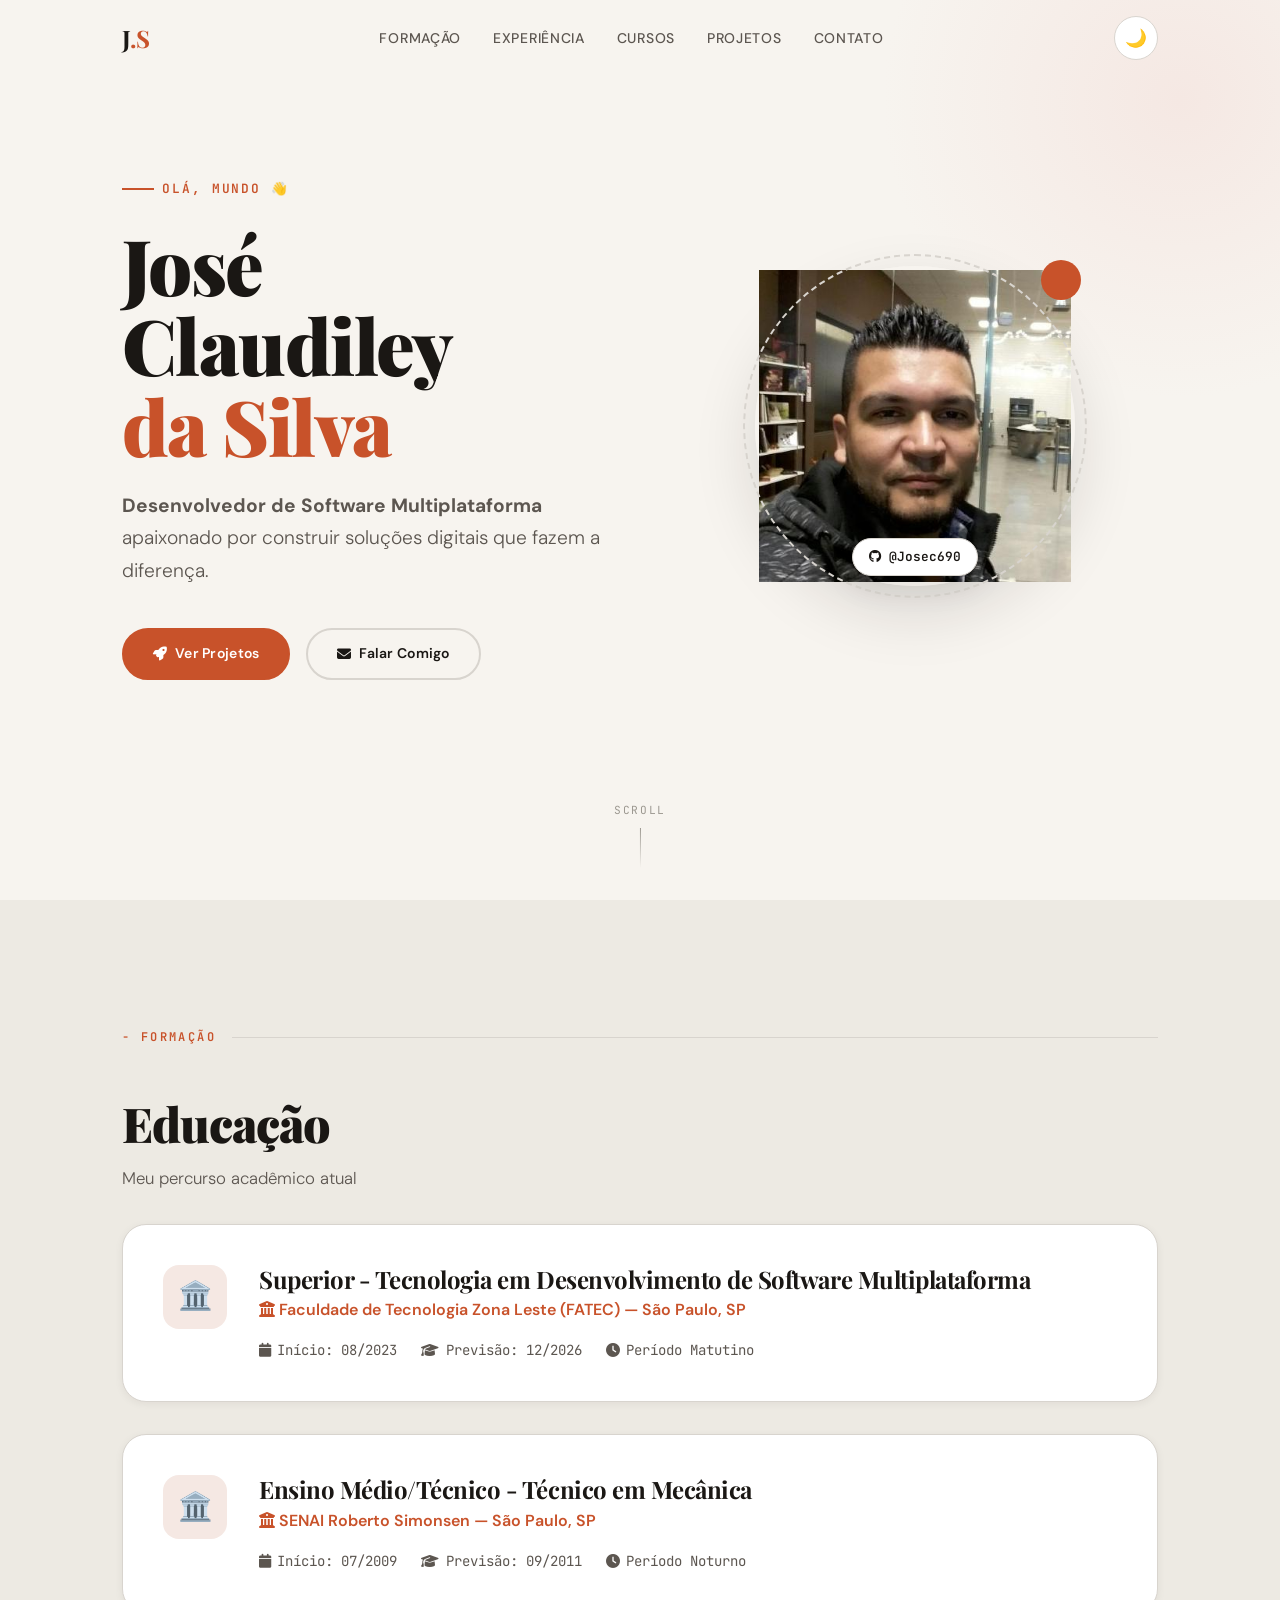
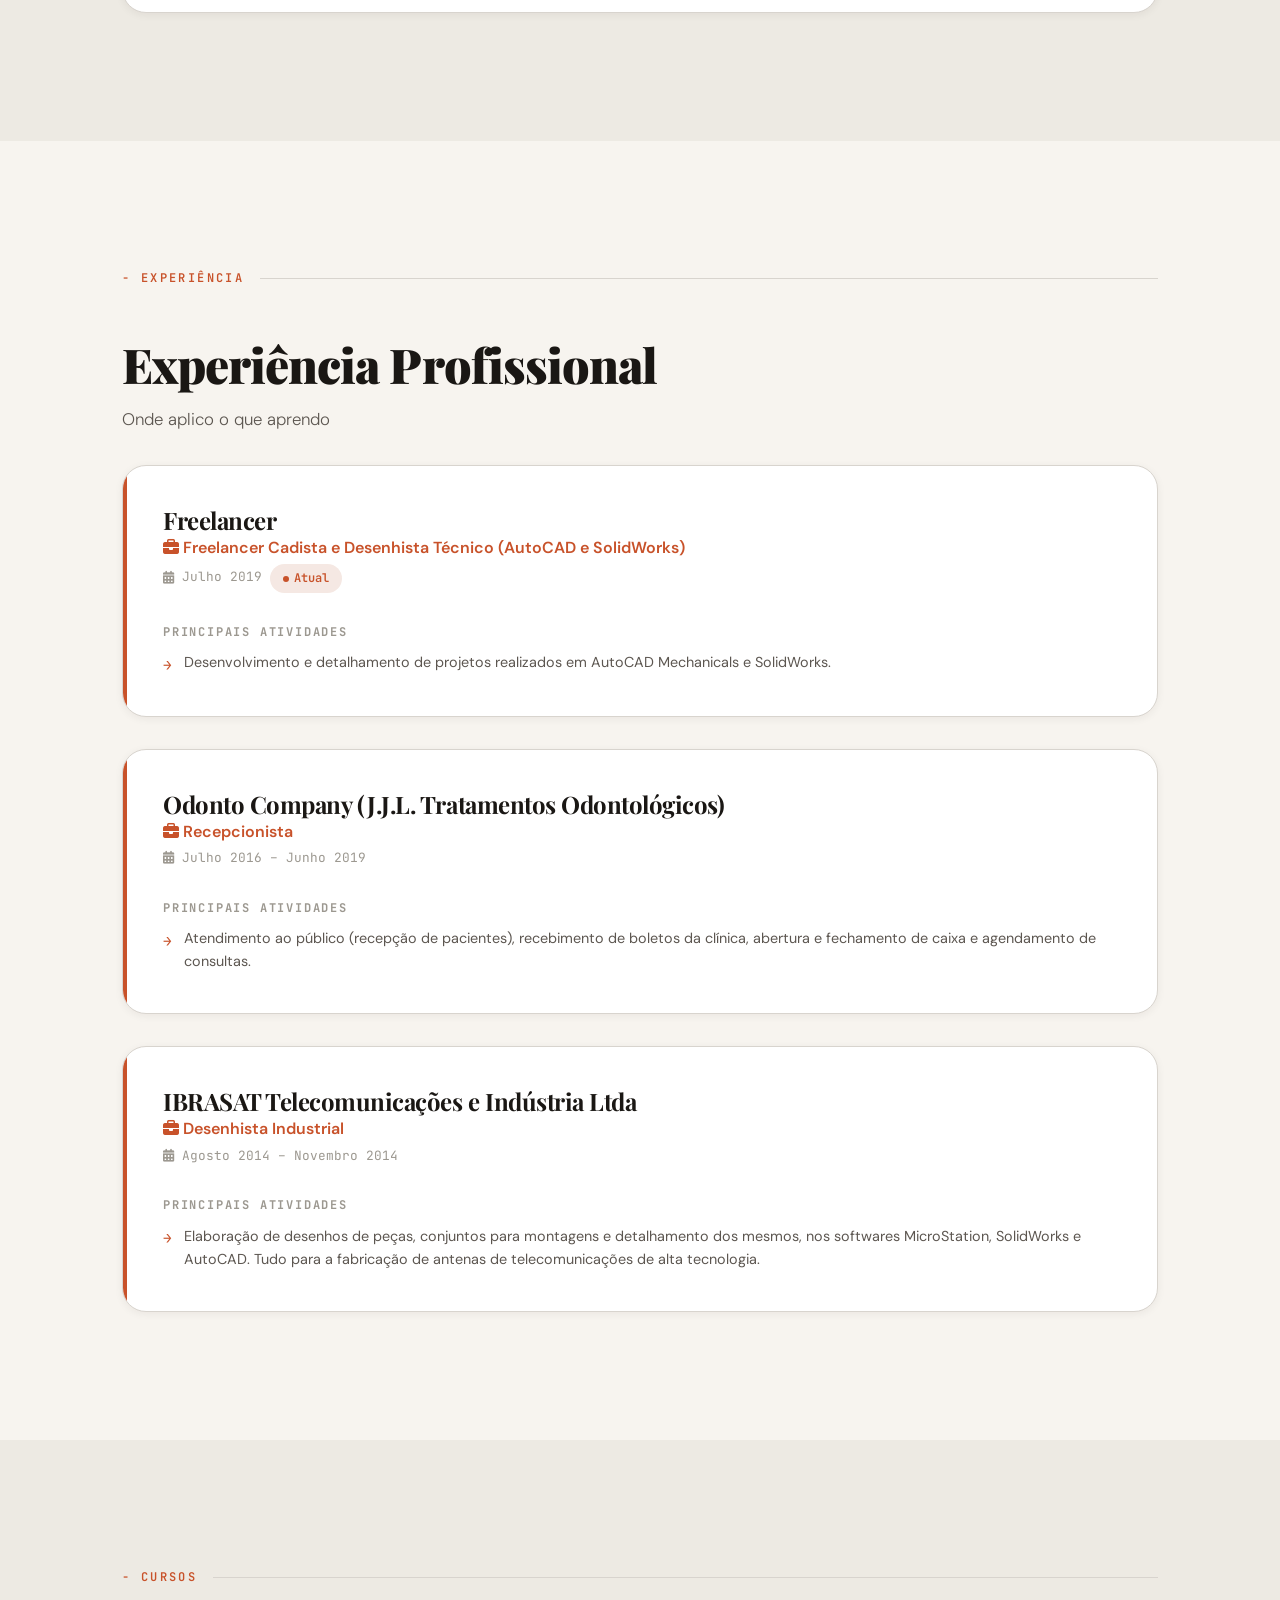
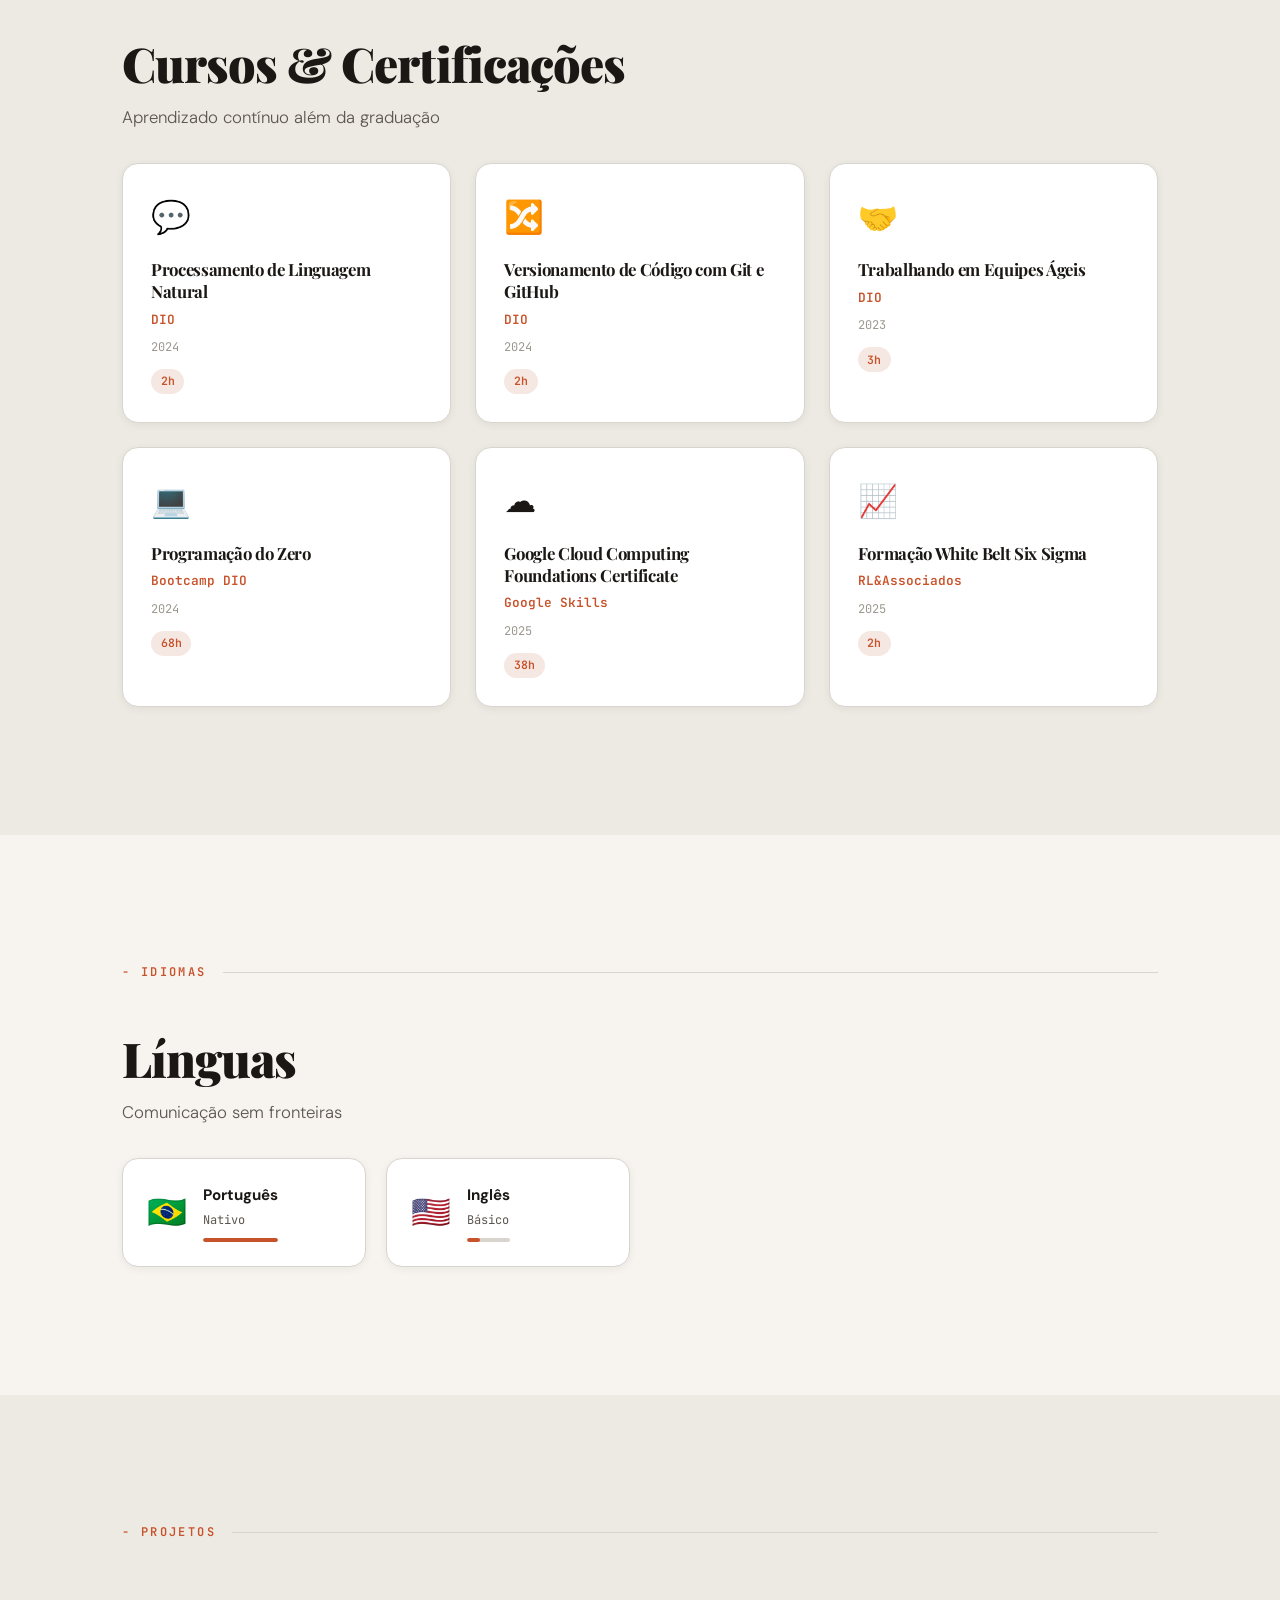
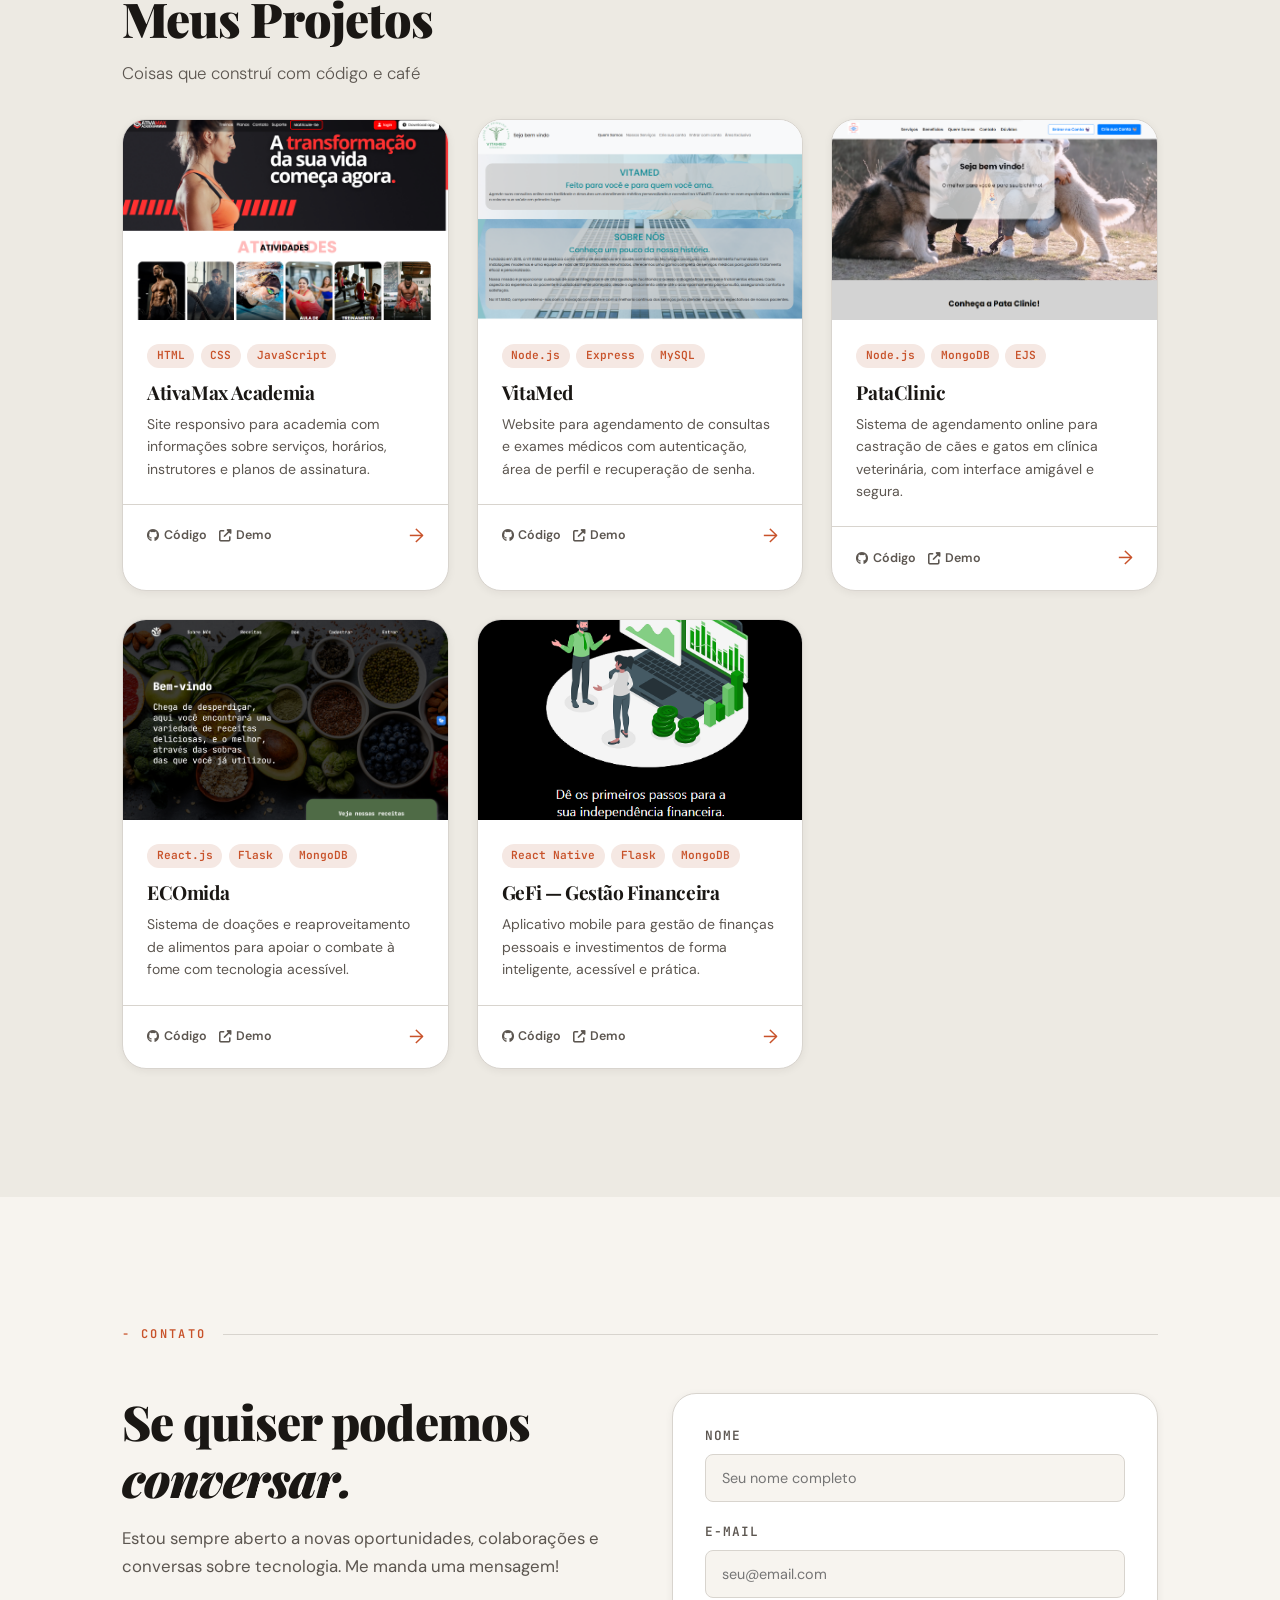
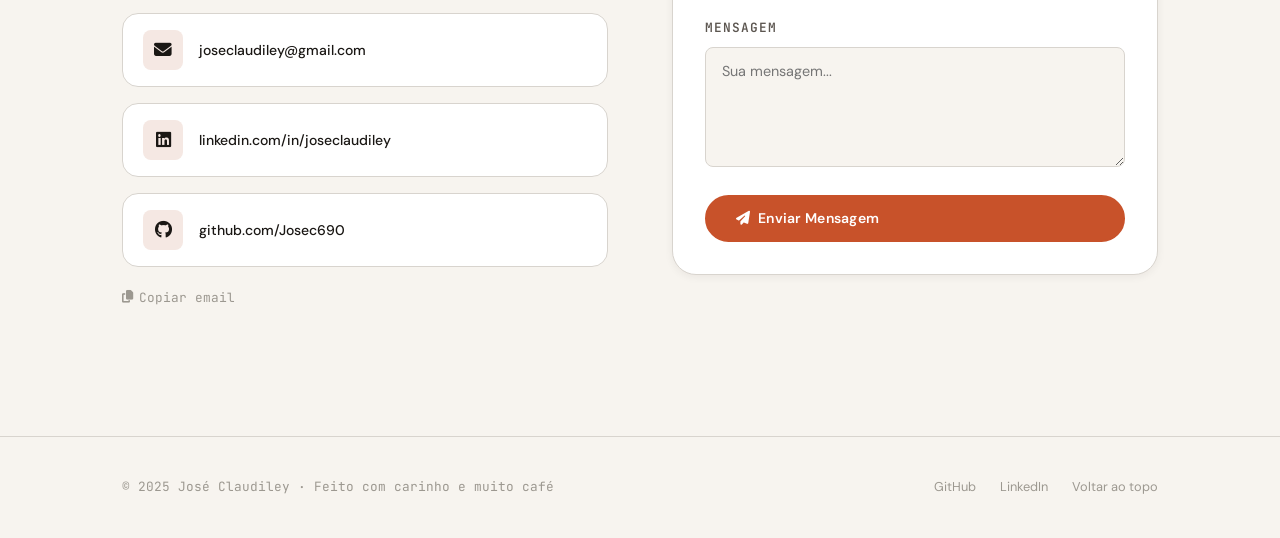
==== commit a4c4a259: "update projetos" ====
--- a/index.html
+++ b/index.html
@@ -155,7 +155,7 @@
       >
         <div class="container">
           <div class="section-label reveal">
-            <span class="section-label-text">01 / Formação</span>
+            <span class="section-label-text">- Formação</span>
             <div class="section-label-line"></div>
           </div>
 
@@ -169,7 +169,10 @@
           <div class="academic-card reveal reveal-delay-2">
             <div class="academic-icon" aria-hidden="true">🏛️</div>
             <div class="academic-body">
-              <h3>Superior - Tecnologia em Desenvolvimento de Software Multiplataforma</h3>
+              <h3>
+                Superior - Tecnologia em Desenvolvimento de Software
+                Multiplataforma
+              </h3>
               <p class="academic-institution">
                 <i class="fas fa-university"></i>
                 Faculdade de Tecnologia Zona Leste (FATEC) — São Paulo, SP
@@ -214,15 +217,13 @@
         </div>
       </section>
 
-      
-
       <!-- ============================================
          SEÇÃO 2 — EXPERIÊNCIA
          ============================================ -->
       <section class="section" id="experiencia" aria-labelledby="exp-title">
         <div class="container">
           <div class="section-label reveal">
-            <span class="section-label-text">02 / Experiência</span>
+            <span class="section-label-text">- Experiência</span>
             <div class="section-label-line"></div>
           </div>
 
@@ -240,7 +241,8 @@
               <div>
                 <h3 class="exp-company">Freelancer</h3>
                 <p class="exp-role">
-                  <i class="fas fa-briefcase"></i> Freelancer Cadista e Desenhista Técnico (AutoCAD e SolidWorks)
+                  <i class="fas fa-briefcase"></i> Freelancer Cadista e
+                  Desenhista Técnico (AutoCAD e SolidWorks)
                 </p>
                 <p class="exp-period">
                   <i class="fas fa-calendar-alt"></i> Julho 2019
@@ -253,8 +255,9 @@
               <h4>Principais Atividades</h4>
               <ul class="activity-list">
                 <li class="activity-item">
-                  Desenvolvimento e detalhamento de projetos realizados em AutoCAD Mechanicals e SolidWorks.
-                </li>                
+                  Desenvolvimento e detalhamento de projetos realizados em
+                  AutoCAD Mechanicals e SolidWorks.
+                </li>
               </ul>
             </div>
           </div>
@@ -264,7 +267,9 @@
           <div class="experience-card reveal reveal-delay-2">
             <div class="exp-header">
               <div>
-                <h3 class="exp-company">Odonto Company (J.J.L. Tratamentos Odontológicos)</h3>
+                <h3 class="exp-company">
+                  Odonto Company (J.J.L. Tratamentos Odontológicos)
+                </h3>
                 <p class="exp-role">
                   <i class="fas fa-briefcase"></i> Recepcionista
                 </p>
@@ -272,15 +277,16 @@
                   <i class="fas fa-calendar-alt"></i> Julho 2016 – Junho 2019
                 </p>
               </div>
-              
             </div>
 
             <div class="exp-activities">
               <h4>Principais Atividades</h4>
               <ul class="activity-list">
                 <li class="activity-item">
-                  Atendimento ao público (recepção de pacientes), recebimento de boletos da clínica, abertura e fechamento de caixa e agendamento de consultas.
-                </li>                
+                  Atendimento ao público (recepção de pacientes), recebimento de
+                  boletos da clínica, abertura e fechamento de caixa e
+                  agendamento de consultas.
+                </li>
               </ul>
             </div>
           </div>
@@ -290,24 +296,28 @@
           <div class="experience-card reveal reveal-delay-2">
             <div class="exp-header">
               <div>
-                <h3 class="exp-company">IBRASAT Telecomunicações e Indústria Ltda</h3>
+                <h3 class="exp-company">
+                  IBRASAT Telecomunicações e Indústria Ltda
+                </h3>
                 <p class="exp-role">
                   <i class="fas fa-briefcase"></i> Desenhista Industrial
                 </p>
                 <p class="exp-period">
-                  <i class="fas fa-calendar-alt"></i> Agosto 2014 – Novembro 2014
-                </p>
-              </div>
-              
+                  <i class="fas fa-calendar-alt"></i> Agosto 2014 – Novembro
+                  2014
+                </p>
+              </div>
             </div>
 
             <div class="exp-activities">
               <h4>Principais Atividades</h4>
               <ul class="activity-list">
                 <li class="activity-item">
-                  Elaboração de desenhos de peças, conjuntos para montagens e detalhamento dos mesmos, nos softwares MicroStation, SolidWorks e AutoCAD. Tudo para a fabricação de antenas de telecomunicações de alta tecnologia.
+                  Elaboração de desenhos de peças, conjuntos para montagens e
+                  detalhamento dos mesmos, nos softwares MicroStation,
+                  SolidWorks e AutoCAD. Tudo para a fabricação de antenas de
+                  telecomunicações de alta tecnologia.
                 </li>
-                
               </ul>
             </div>
           </div>
@@ -324,7 +334,7 @@
       >
         <div class="container">
           <div class="section-label reveal">
-            <span class="section-label-text">03 / Cursos</span>
+            <span class="section-label-text">- Cursos</span>
             <div class="section-label-line"></div>
           </div>
 
@@ -341,7 +351,7 @@
 
           <div class="courses-grid">
             <article class="course-card reveal reveal-delay-1">
-              <div class="course-icon">🌐</div>
+              <div class="course-icon">💬</div>
               <h3 class="course-title">Processamento de Linguagem Natural</h3>
               <p class="course-institution">DIO</p>
               <p class="course-year">2024</p>
@@ -349,15 +359,17 @@
             </article>
 
             <article class="course-card reveal reveal-delay-2">
-              <div class="course-icon">🐍</div>
-              <h3 class="course-title">Versionamento de Código com Git e GitHub</h3>
+              <div class="course-icon">🔀</div>
+              <h3 class="course-title">
+                Versionamento de Código com Git e GitHub
+              </h3>
               <p class="course-institution">DIO</p>
               <p class="course-year">2024</p>
               <span class="course-hours">2h</span>
             </article>
 
             <article class="course-card reveal reveal-delay-3">
-              <div class="course-icon">☁️</div>
+              <div class="course-icon">🤝</div>
               <h3 class="course-title">Trabalhando em Equipes Ágeis</h3>
               <p class="course-institution">DIO</p>
               <p class="course-year">2023</p>
@@ -365,7 +377,7 @@
             </article>
 
             <article class="course-card reveal reveal-delay-1">
-              <div class="course-icon">🎨</div>
+              <div class="course-icon">💻</div>
               <h3 class="course-title">Programação do Zero</h3>
               <p class="course-institution">Bootcamp DIO</p>
               <p class="course-year">2024</p>
@@ -373,15 +385,17 @@
             </article>
 
             <article class="course-card reveal reveal-delay-2">
-              <div class="course-icon">🔒</div>
-              <h3 class="course-title">Google Cloud Computing Foundations Certificate</h3>
+              <div class="course-icon">☁️</div>
+              <h3 class="course-title">
+                Google Cloud Computing Foundations Certificate
+              </h3>
               <p class="course-institution">Google Skills</p>
               <p class="course-year">2025</p>
               <span class="course-hours">38h</span>
             </article>
 
             <article class="course-card reveal reveal-delay-3">
-              <div class="course-icon">📊</div>
+              <div class="course-icon">📈</div>
               <h3 class="course-title">Formação White Belt Six Sigma</h3>
               <p class="course-institution">RL&Associados</p>
               <p class="course-year">2025</p>
@@ -397,7 +411,7 @@
       <section class="section" id="linguas" aria-labelledby="lang-title">
         <div class="container">
           <div class="section-label reveal">
-            <span class="section-label-text">04 / Idiomas</span>
+            <span class="section-label-text">- Idiomas</span>
             <div class="section-label-line"></div>
           </div>
 
@@ -452,7 +466,7 @@
       >
         <div class="container">
           <div class="section-label reveal">
-            <span class="section-label-text">05 / Projetos</span>
+            <span class="section-label-text">- Projetos</span>
             <div class="section-label-line"></div>
           </div>
 
@@ -466,28 +480,50 @@
           <div style="height: 2rem"></div>
 
           <div class="projects-grid">
-            <!-- PROJETO 1 -->
+            <!-- PROJETO 1 — AtivaMax Academia -->
             <a
               href="projeto1.html"
               class="project-card reveal reveal-delay-1"
-              aria-label="Ver projeto TaskFlow"
+              aria-label="Ver projeto AtivaMax Academia"
             >
               <div class="project-thumb">
-                🗂️
+                <img
+                  src="img/projetos/projeto1.png"
+                  alt="AtivaMax Academia"
+                  loading="lazy"
+                  onerror="
+                    this.style.display = 'none';
+                    this.parentElement.querySelector(
+                      '.thumb-fallback',
+                    ).style.display = 'flex';
+                  "
+                />
+                <span
+                  class="thumb-fallback"
+                  style="
+                    display: none;
+                    align-items: center;
+                    justify-content: center;
+                    width: 100%;
+                    height: 100%;
+                    font-size: 4rem;
+                  "
+                  >🏋️</span
+                >
                 <div class="project-overlay" aria-hidden="true">
                   <span class="project-overlay-btn">Ver Detalhes</span>
                 </div>
               </div>
               <div class="project-body">
                 <div class="project-tags">
-                  <span class="project-tag">React</span>
-                  <span class="project-tag">Node.js</span>
-                  <span class="project-tag">MongoDB</span>
-                </div>
-                <h3 class="project-title">TaskFlow — Gerenciador de Tarefas</h3>
+                  <span class="project-tag">HTML</span>
+                  <span class="project-tag">CSS</span>
+                  <span class="project-tag">JavaScript</span>
+                </div>
+                <h3 class="project-title">AtivaMax Academia</h3>
                 <p class="project-desc">
-                  App full-stack para gestão de tarefas com autenticação JWT,
-                  drag-and-drop e notificações em tempo real.
+                  Site responsivo para academia com informações sobre serviços,
+                  horários, instrutores e planos de assinatura.
                 </p>
               </div>
               <div class="project-footer">
@@ -503,28 +539,50 @@
               </div>
             </a>
 
-            <!-- PROJETO 2 -->
+            <!-- PROJETO 2 — VitaMed -->
             <a
               href="projeto2.html"
               class="project-card reveal reveal-delay-2"
-              aria-label="Ver projeto DevBlog"
+              aria-label="Ver projeto VitaMed"
             >
               <div class="project-thumb">
-                📝
+                <img
+                  src="img/projetos/projeto2.png"
+                  alt="VitaMed"
+                  loading="lazy"
+                  onerror="
+                    this.style.display = 'none';
+                    this.parentElement.querySelector(
+                      '.thumb-fallback',
+                    ).style.display = 'flex';
+                  "
+                />
+                <span
+                  class="thumb-fallback"
+                  style="
+                    display: none;
+                    align-items: center;
+                    justify-content: center;
+                    width: 100%;
+                    height: 100%;
+                    font-size: 4rem;
+                  "
+                  >🏥</span
+                >
                 <div class="project-overlay" aria-hidden="true">
                   <span class="project-overlay-btn">Ver Detalhes</span>
                 </div>
               </div>
               <div class="project-body">
                 <div class="project-tags">
-                  <span class="project-tag">Python</span>
-                  <span class="project-tag">Django</span>
-                  <span class="project-tag">PostgreSQL</span>
-                </div>
-                <h3 class="project-title">DevBlog — Plataforma de Artigos</h3>
+                  <span class="project-tag">Node.js</span>
+                  <span class="project-tag">Express</span>
+                  <span class="project-tag">MySQL</span>
+                </div>
+                <h3 class="project-title">VitaMed</h3>
                 <p class="project-desc">
-                  Blog técnico com sistema de markdown, tags, busca full-text e
-                  painel de administração customizado.
+                  Website para agendamento de consultas e exames médicos com
+                  autenticação, área de perfil e recuperação de senha.
                 </p>
               </div>
               <div class="project-footer">
@@ -540,28 +598,168 @@
               </div>
             </a>
 
-            <!-- PROJETO 3 -->
+            <!-- PROJETO 3 — PataClinic -->
             <a
               href="projeto3.html"
               class="project-card reveal reveal-delay-3"
-              aria-label="Ver projeto StockAI"
+              aria-label="Ver projeto PataClinic"
             >
               <div class="project-thumb">
-                📊
+                <img
+                  src="img/projetos/projeto3.png"
+                  alt="PataClinic"
+                  loading="lazy"
+                  onerror="
+                    this.style.display = 'none';
+                    this.parentElement.querySelector(
+                      '.thumb-fallback',
+                    ).style.display = 'flex';
+                  "
+                />
+                <span
+                  class="thumb-fallback"
+                  style="
+                    display: none;
+                    align-items: center;
+                    justify-content: center;
+                    width: 100%;
+                    height: 100%;
+                    font-size: 4rem;
+                  "
+                  >🐾</span
+                >
                 <div class="project-overlay" aria-hidden="true">
                   <span class="project-overlay-btn">Ver Detalhes</span>
                 </div>
               </div>
               <div class="project-body">
                 <div class="project-tags">
-                  <span class="project-tag">Python</span>
-                  <span class="project-tag">Pandas</span>
-                  <span class="project-tag">Scikit-learn</span>
-                </div>
-                <h3 class="project-title">StockAI — Análise de Ações</h3>
+                  <span class="project-tag">Node.js</span>
+                  <span class="project-tag">MongoDB</span>
+                  <span class="project-tag">EJS</span>
+                </div>
+                <h3 class="project-title">PataClinic</h3>
                 <p class="project-desc">
-                  Dashboard de análise de mercado financeiro com ML para
-                  predição de tendências e visualizações interativas.
+                  Sistema de agendamento online para castração de cães e gatos
+                  em clínica veterinária, com interface amigável e segura.
+                </p>
+              </div>
+              <div class="project-footer">
+                <div class="project-links">
+                  <span class="project-link"
+                    ><i class="fab fa-github"></i> Código</span
+                  >
+                  <span class="project-link"
+                    ><i class="fas fa-external-link-alt"></i> Demo</span
+                  >
+                </div>
+                <span class="project-arrow" aria-hidden="true">→</span>
+              </div>
+            </a>
+
+            <!-- PROJETO 4 — ECOmida -->
+            <a
+              href="projeto4.html"
+              class="project-card reveal reveal-delay-1"
+              aria-label="Ver projeto ECOmida"
+            >
+              <div class="project-thumb">
+                <img
+                  src="img/projetos/projeto4.png"
+                  alt="ECOmida"
+                  loading="lazy"
+                  onerror="
+                    this.style.display = 'none';
+                    this.parentElement.querySelector(
+                      '.thumb-fallback',
+                    ).style.display = 'flex';
+                  "
+                />
+                <span
+                  class="thumb-fallback"
+                  style="
+                    display: none;
+                    align-items: center;
+                    justify-content: center;
+                    width: 100%;
+                    height: 100%;
+                    font-size: 4rem;
+                  "
+                  >🌱</span
+                >
+                <div class="project-overlay" aria-hidden="true">
+                  <span class="project-overlay-btn">Ver Detalhes</span>
+                </div>
+              </div>
+              <div class="project-body">
+                <div class="project-tags">
+                  <span class="project-tag">React.js</span>
+                  <span class="project-tag">Flask</span>
+                  <span class="project-tag">MongoDB</span>
+                </div>
+                <h3 class="project-title">ECOmida</h3>
+                <p class="project-desc">
+                  Sistema de doações e reaproveitamento de alimentos para apoiar
+                  o combate à fome com tecnologia acessível.
+                </p>
+              </div>
+              <div class="project-footer">
+                <div class="project-links">
+                  <span class="project-link"
+                    ><i class="fab fa-github"></i> Código</span
+                  >
+                  <span class="project-link"
+                    ><i class="fas fa-external-link-alt"></i> Demo</span
+                  >
+                </div>
+                <span class="project-arrow" aria-hidden="true">→</span>
+              </div>
+            </a>
+
+            <!-- PROJETO 5 — GeFi -->
+            <a
+              href="projeto5.html"
+              class="project-card reveal reveal-delay-2"
+              aria-label="Ver projeto GeFi"
+            >
+              <div class="project-thumb">
+                <img
+                  src="img/projetos/projeto5.png"
+                  alt="GeFi"
+                  loading="lazy"
+                  onerror="
+                    this.style.display = 'none';
+                    this.parentElement.querySelector(
+                      '.thumb-fallback',
+                    ).style.display = 'flex';
+                  "
+                />
+                <span
+                  class="thumb-fallback"
+                  style="
+                    display: none;
+                    align-items: center;
+                    justify-content: center;
+                    width: 100%;
+                    height: 100%;
+                    font-size: 4rem;
+                  "
+                  >💰</span
+                >
+                <div class="project-overlay" aria-hidden="true">
+                  <span class="project-overlay-btn">Ver Detalhes</span>
+                </div>
+              </div>
+              <div class="project-body">
+                <div class="project-tags">
+                  <span class="project-tag">React Native</span>
+                  <span class="project-tag">Flask</span>
+                  <span class="project-tag">MongoDB</span>
+                </div>
+                <h3 class="project-title">GeFi — Gestão Financeira</h3>
+                <p class="project-desc">
+                  Aplicativo mobile para gestão de finanças pessoais e
+                  investimentos de forma inteligente, acessível e prática.
                 </p>
               </div>
               <div class="project-footer">
@@ -586,14 +784,14 @@
       <section class="section" id="contato" aria-labelledby="contact-title">
         <div class="container">
           <div class="section-label reveal">
-            <span class="section-label-text">06 / Contato</span>
+            <span class="section-label-text">- Contato</span>
             <div class="section-label-line"></div>
           </div>
 
           <div class="contact-layout">
             <div class="contact-info reveal reveal-delay-1">
               <h2 class="section-title" id="contact-title">
-                Vamos<br /><em>conversar?</em>
+                Se quiser podemos<br /><em>conversar.</em>
               </h2>
               <p>
                 Estou sempre aberto a novas oportunidades, colaborações e
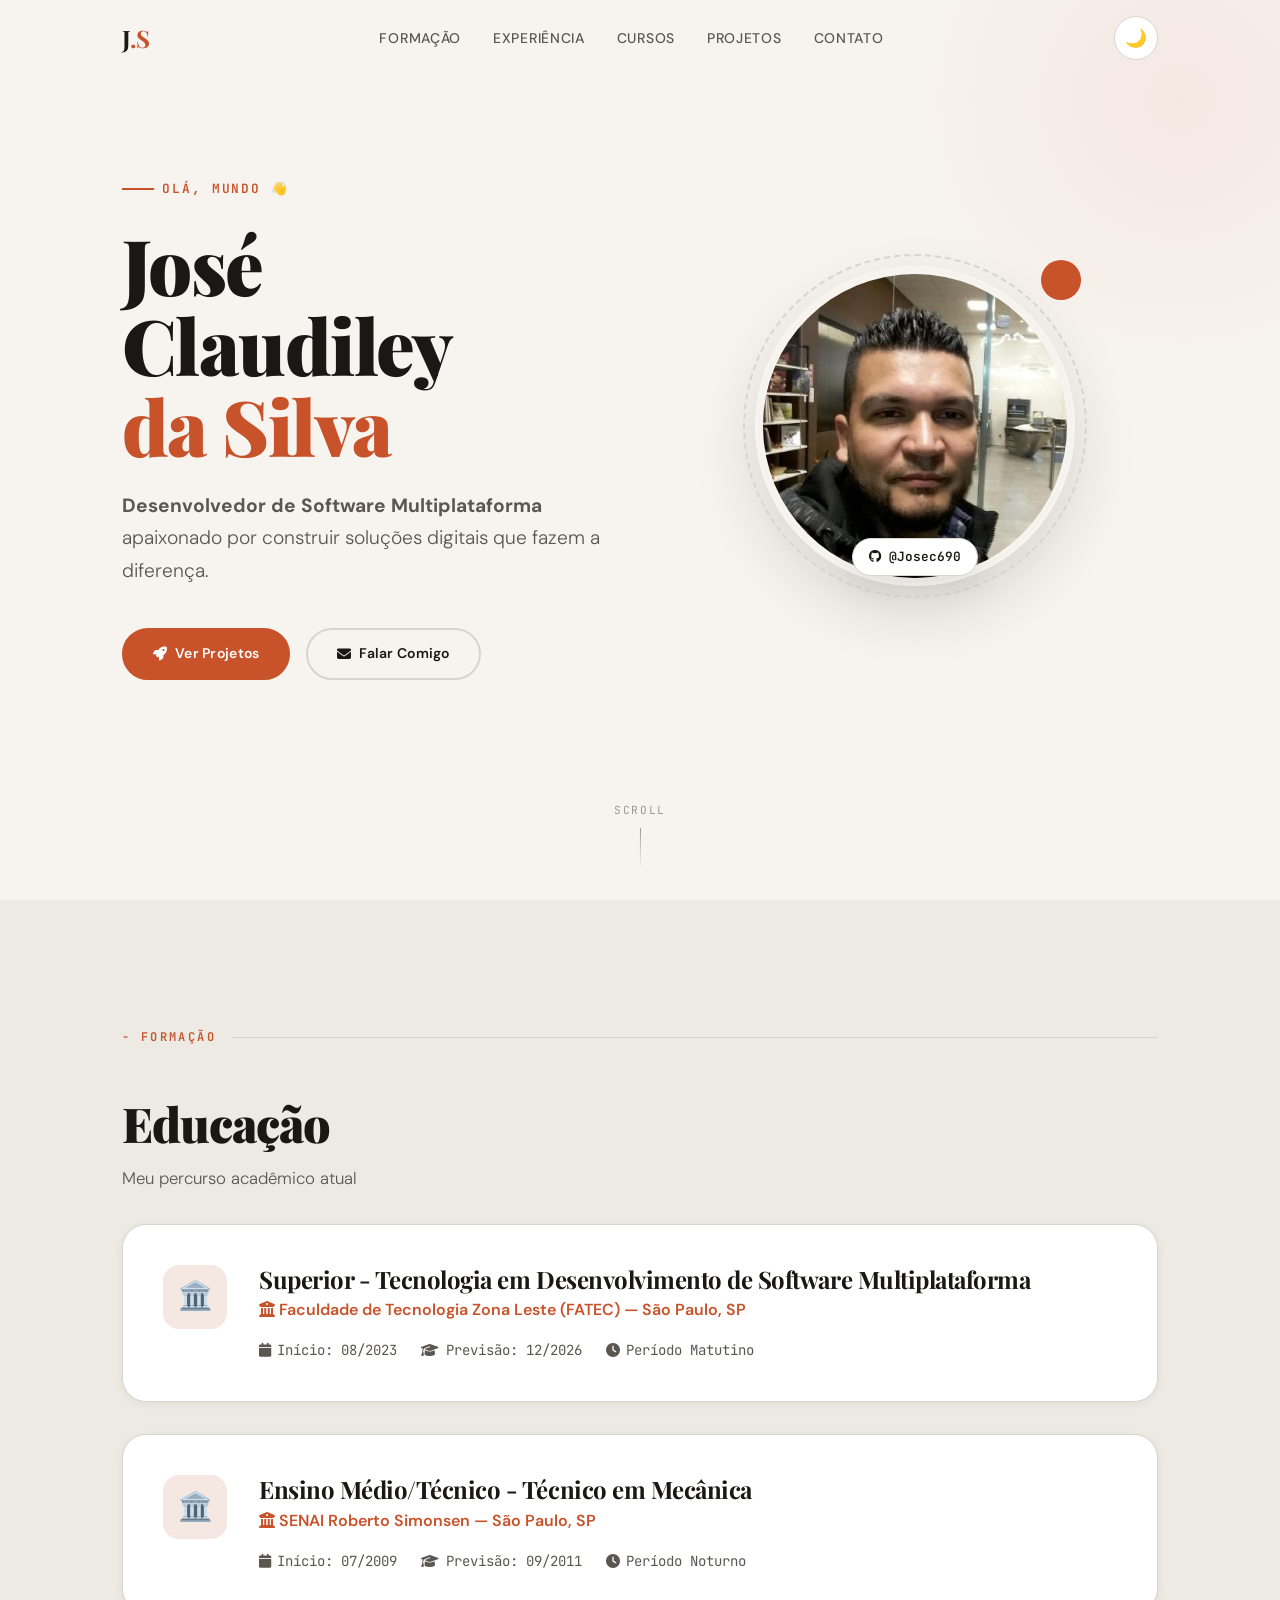
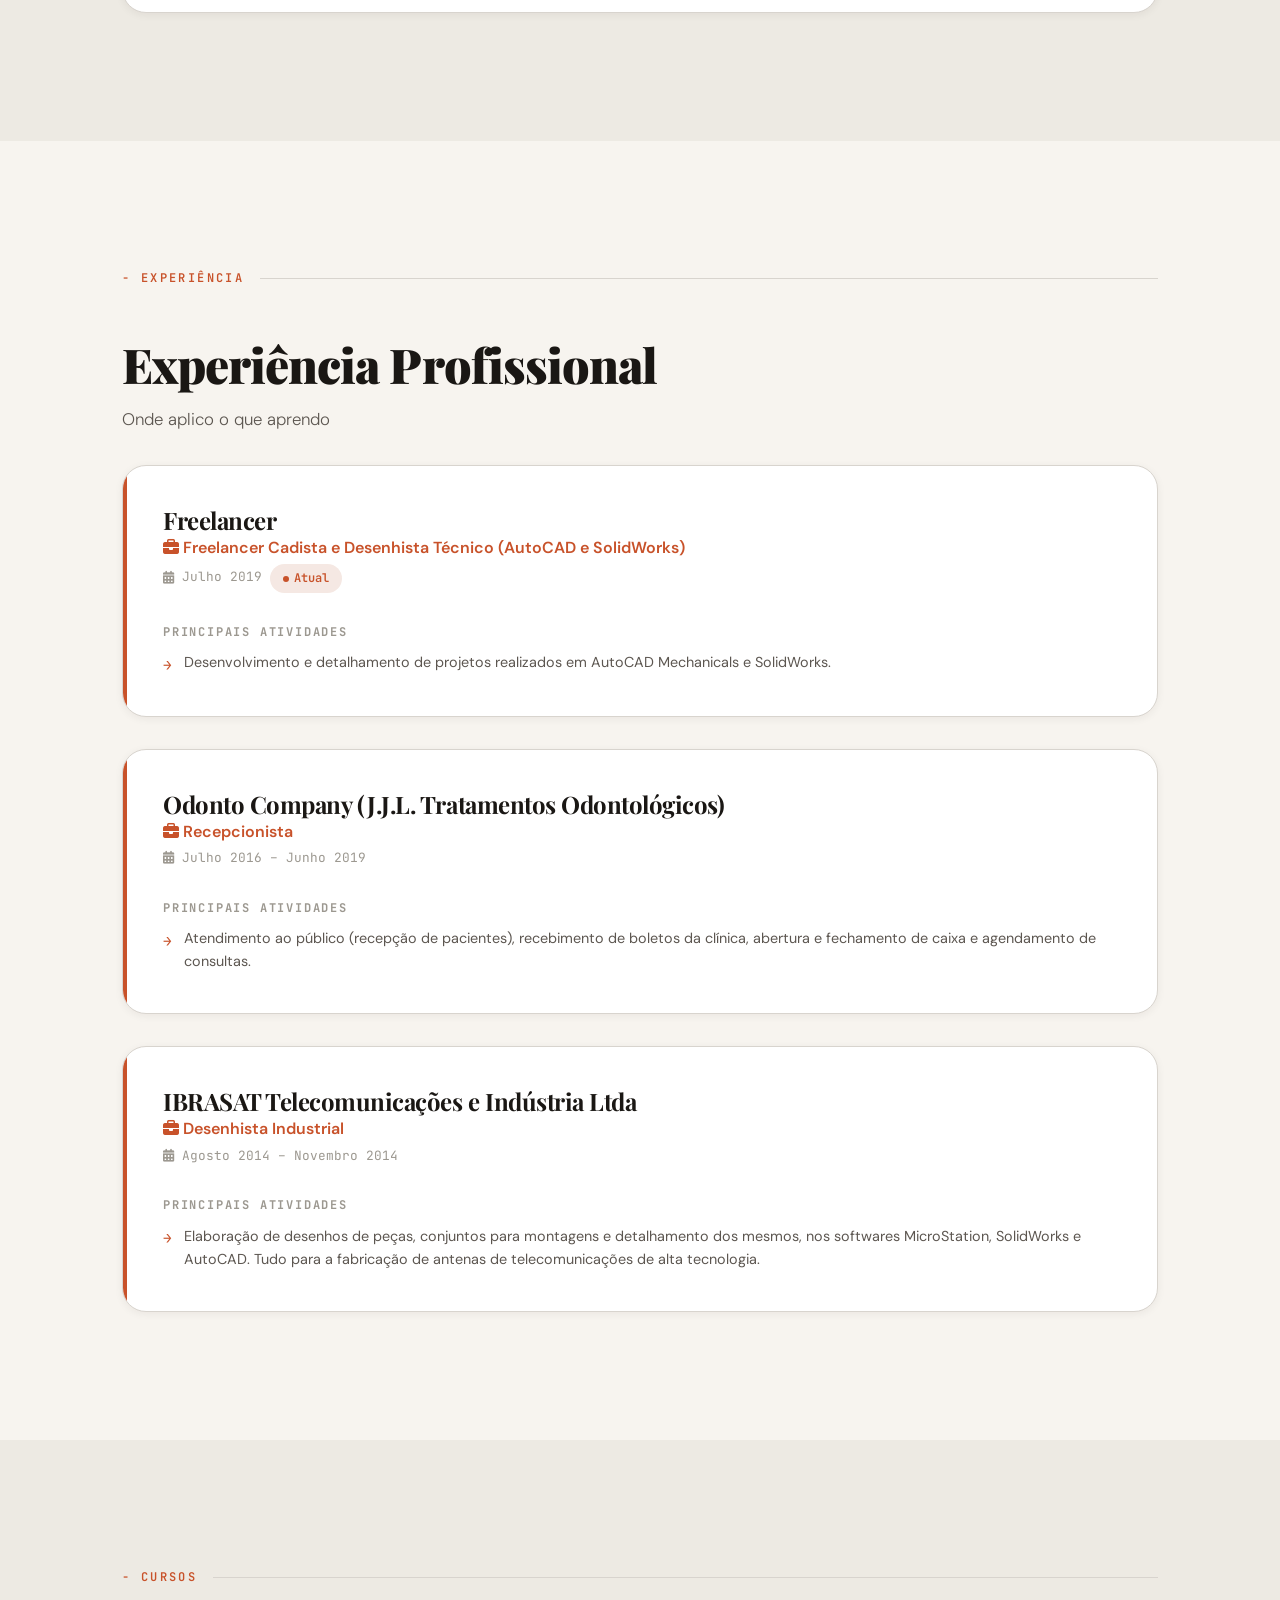
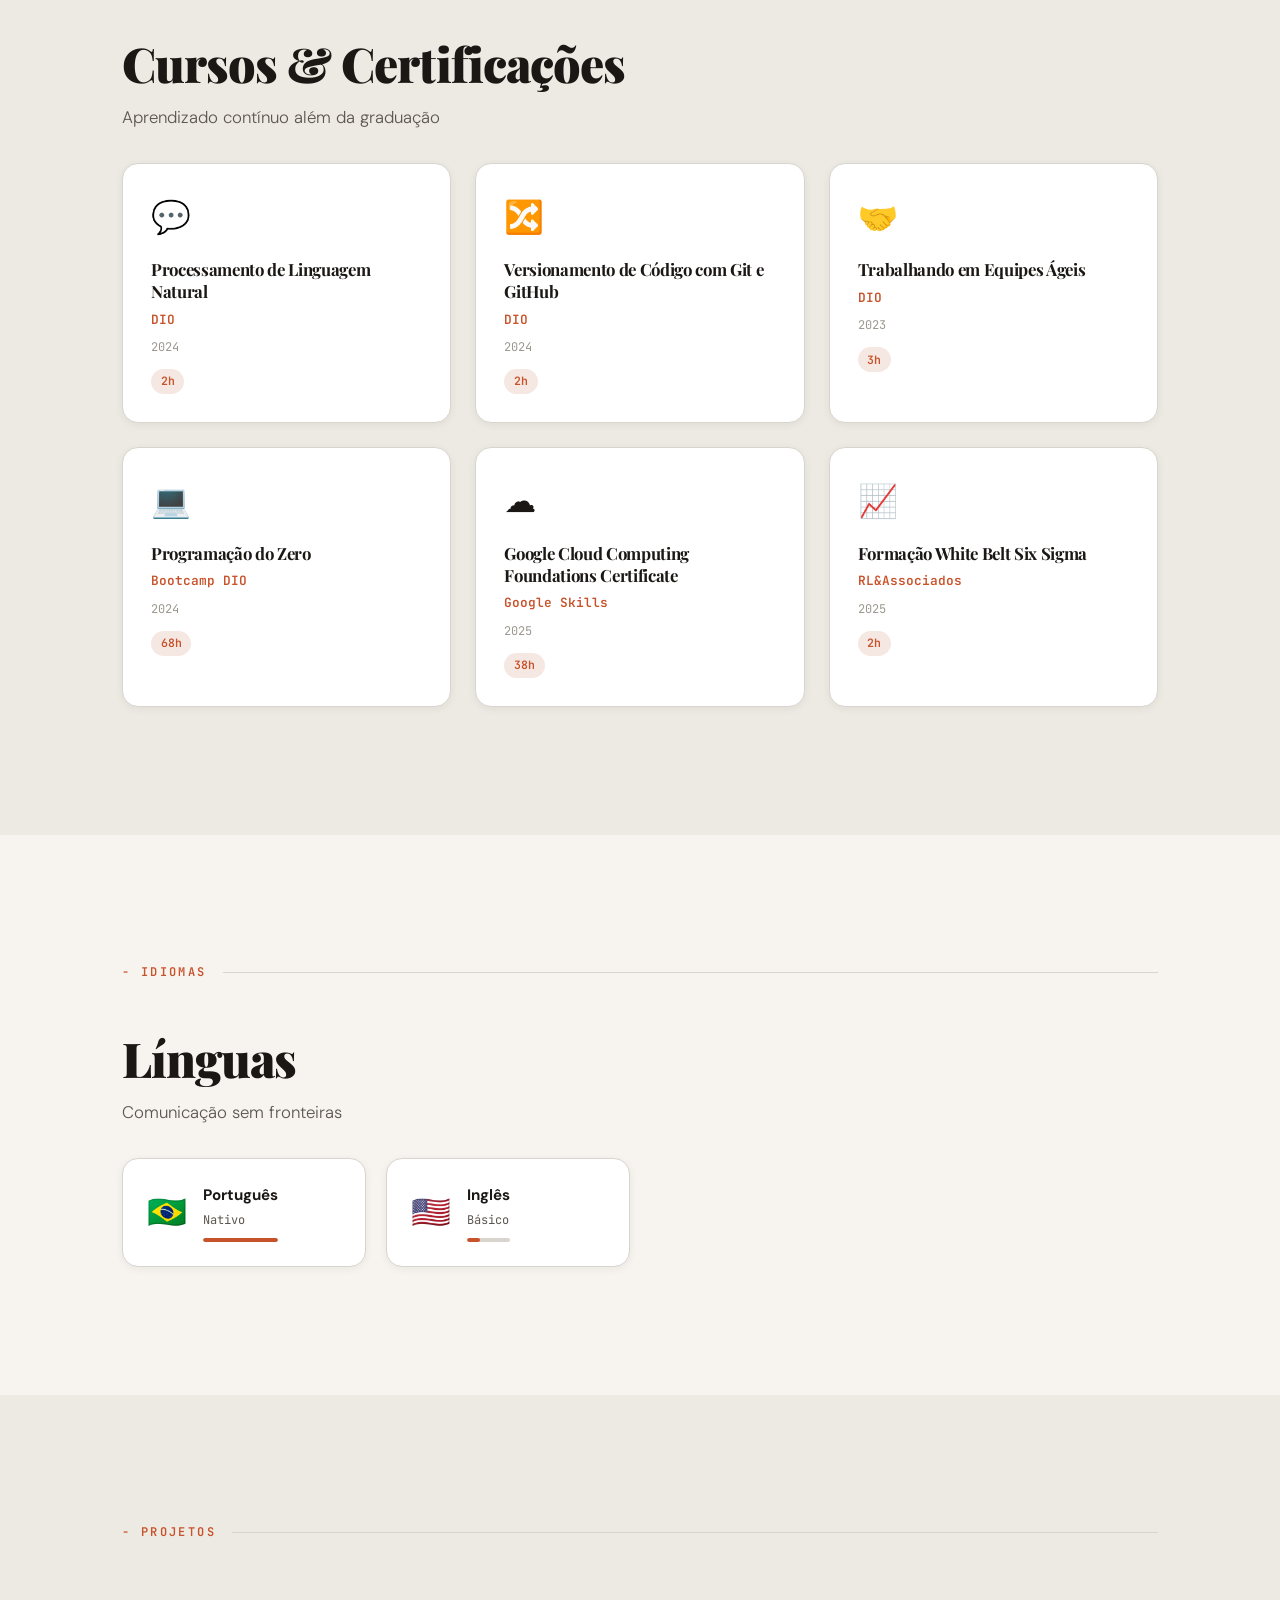
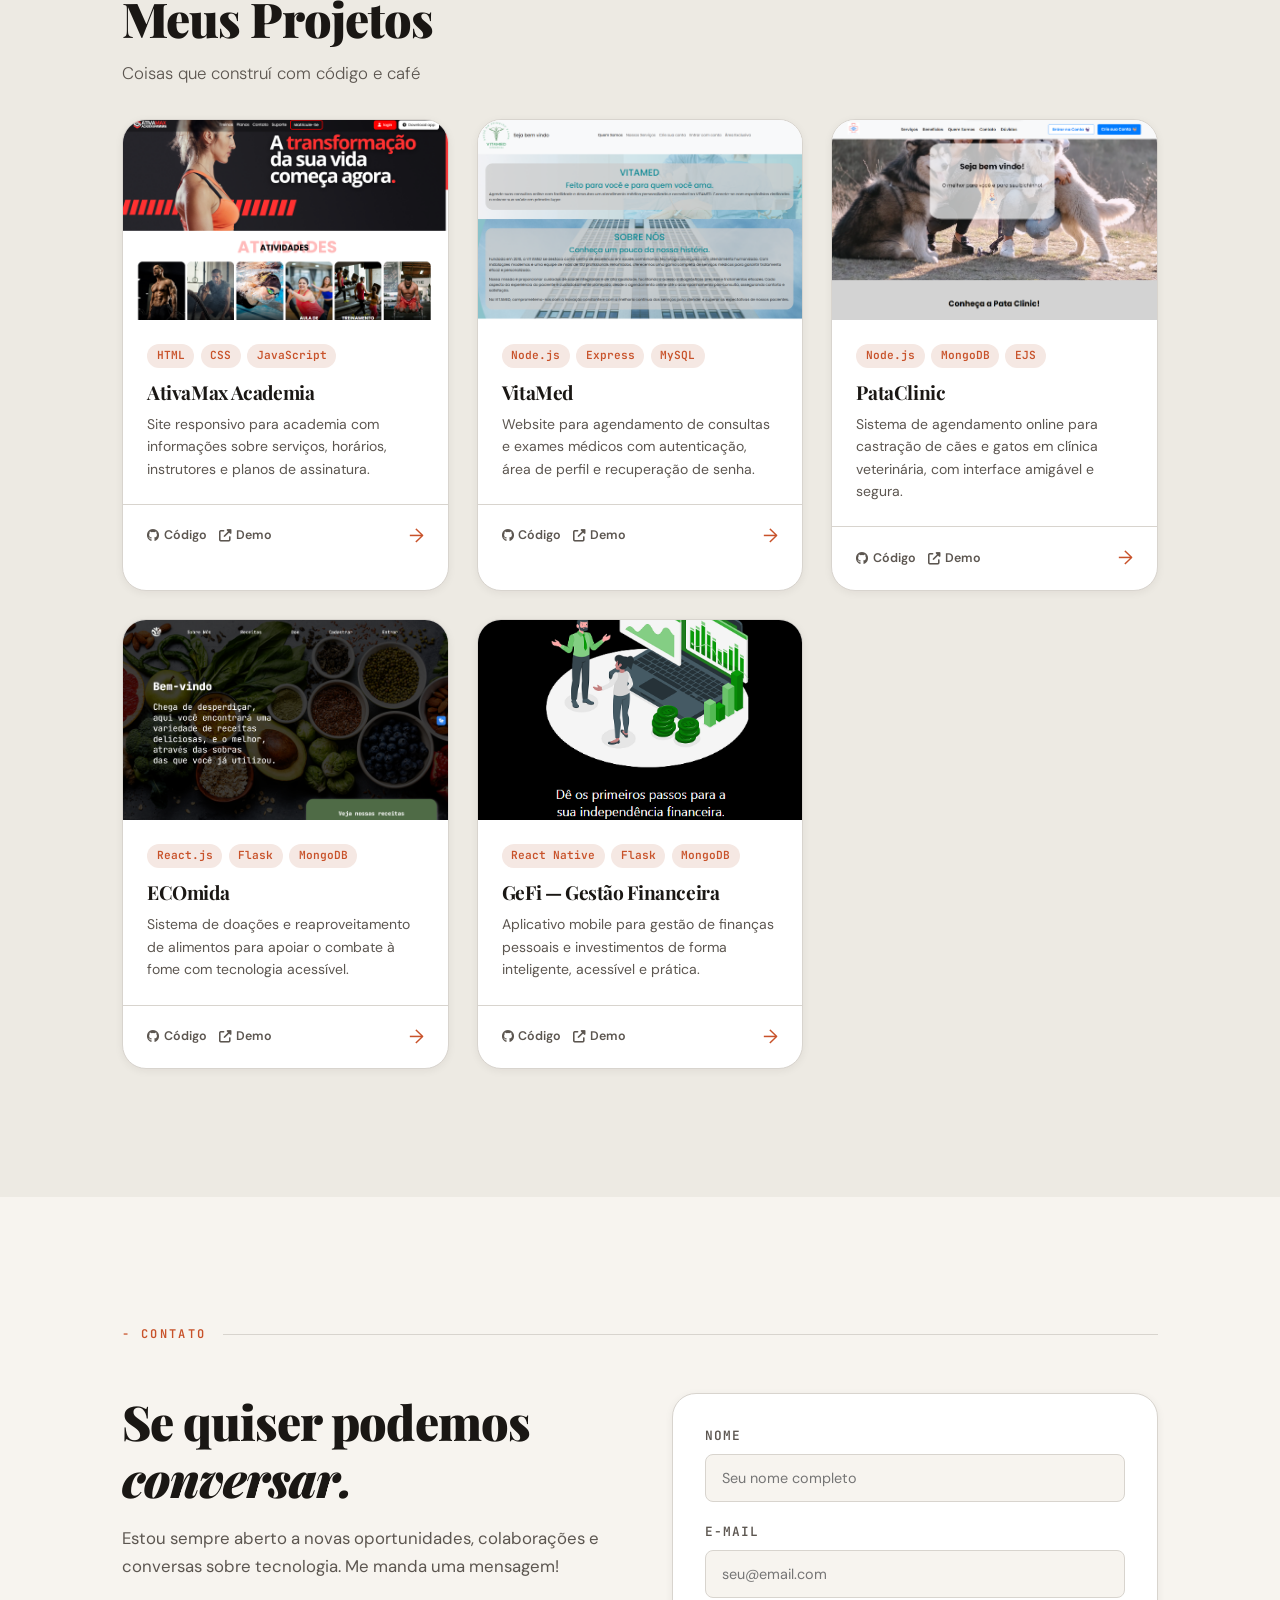
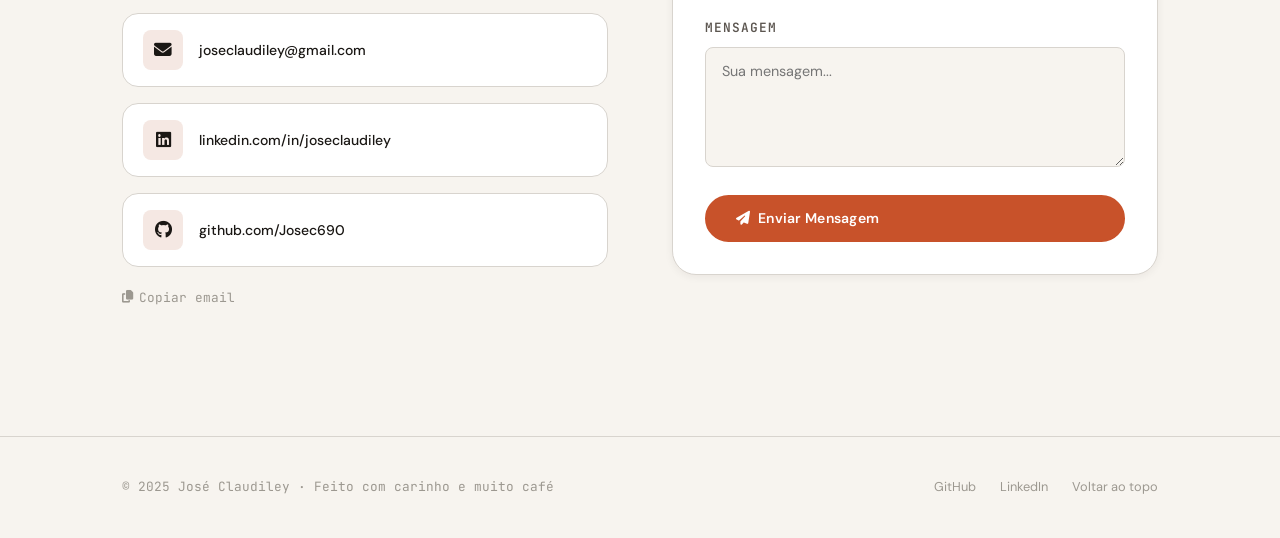
==== commit 5bc93d7f: "Correcao FotoPerfil" ====
--- a/index.html
+++ b/index.html
@@ -127,7 +127,15 @@
               <div class="profile-frame">
                 <!-- Substitua pelo caminho da sua foto: img/foto-perfil.jpg -->
                 <div class="profile-placeholder" aria-label="Foto de perfil">
-                  <img src="/img/142069121.jpg" alt="" />
+                  <img
+                    src="img/foto-perfil.jpg"
+                    alt="Foto de perfil"
+                    class="profile-img"
+                    onerror="
+                      this.style.display = 'none';
+                      this.parentElement.setAttribute('data-fallback', 'true');
+                    "
+                  />
                 </div>
                 <a
                   href="https://github.com/Josec690"
--- a/css/style.css
+++ b/css/style.css
@@ -476,6 +476,7 @@
   width: 100%;
   height: 100%;
   border-radius: 50%;
+  overflow: hidden;
   background: linear-gradient(135deg, var(--accent-ultra-light), var(--bg-secondary));
   border: 4px solid var(--bg-primary);
   box-shadow: var(--shadow-lg);
@@ -484,6 +485,12 @@
   justify-content: center;
   font-size: 5rem;
   color: var(--accent);
+}
+
+.profile-placeholder[data-fallback='true']::before {
+  content: '\f007';
+  font-family: 'Font Awesome 6 Free';
+  font-weight: 900;
 }
 
 .github-chip {
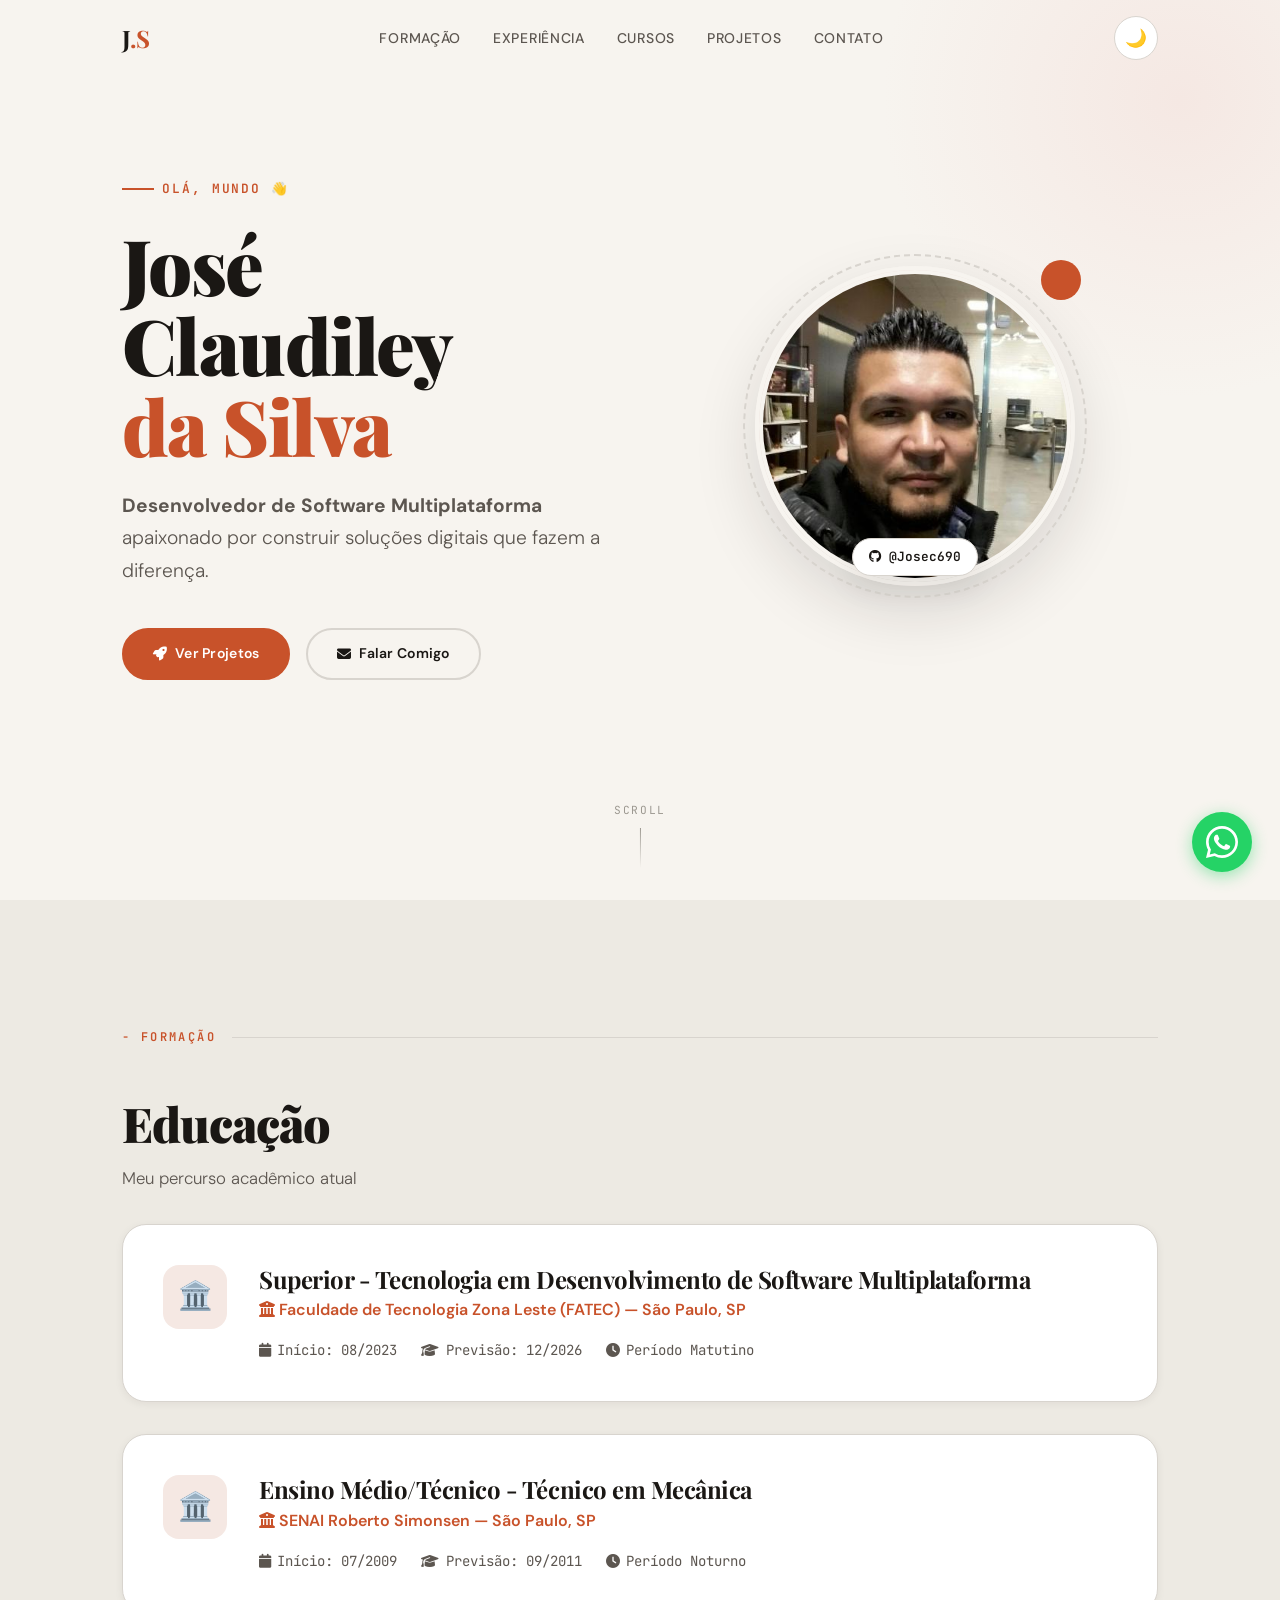
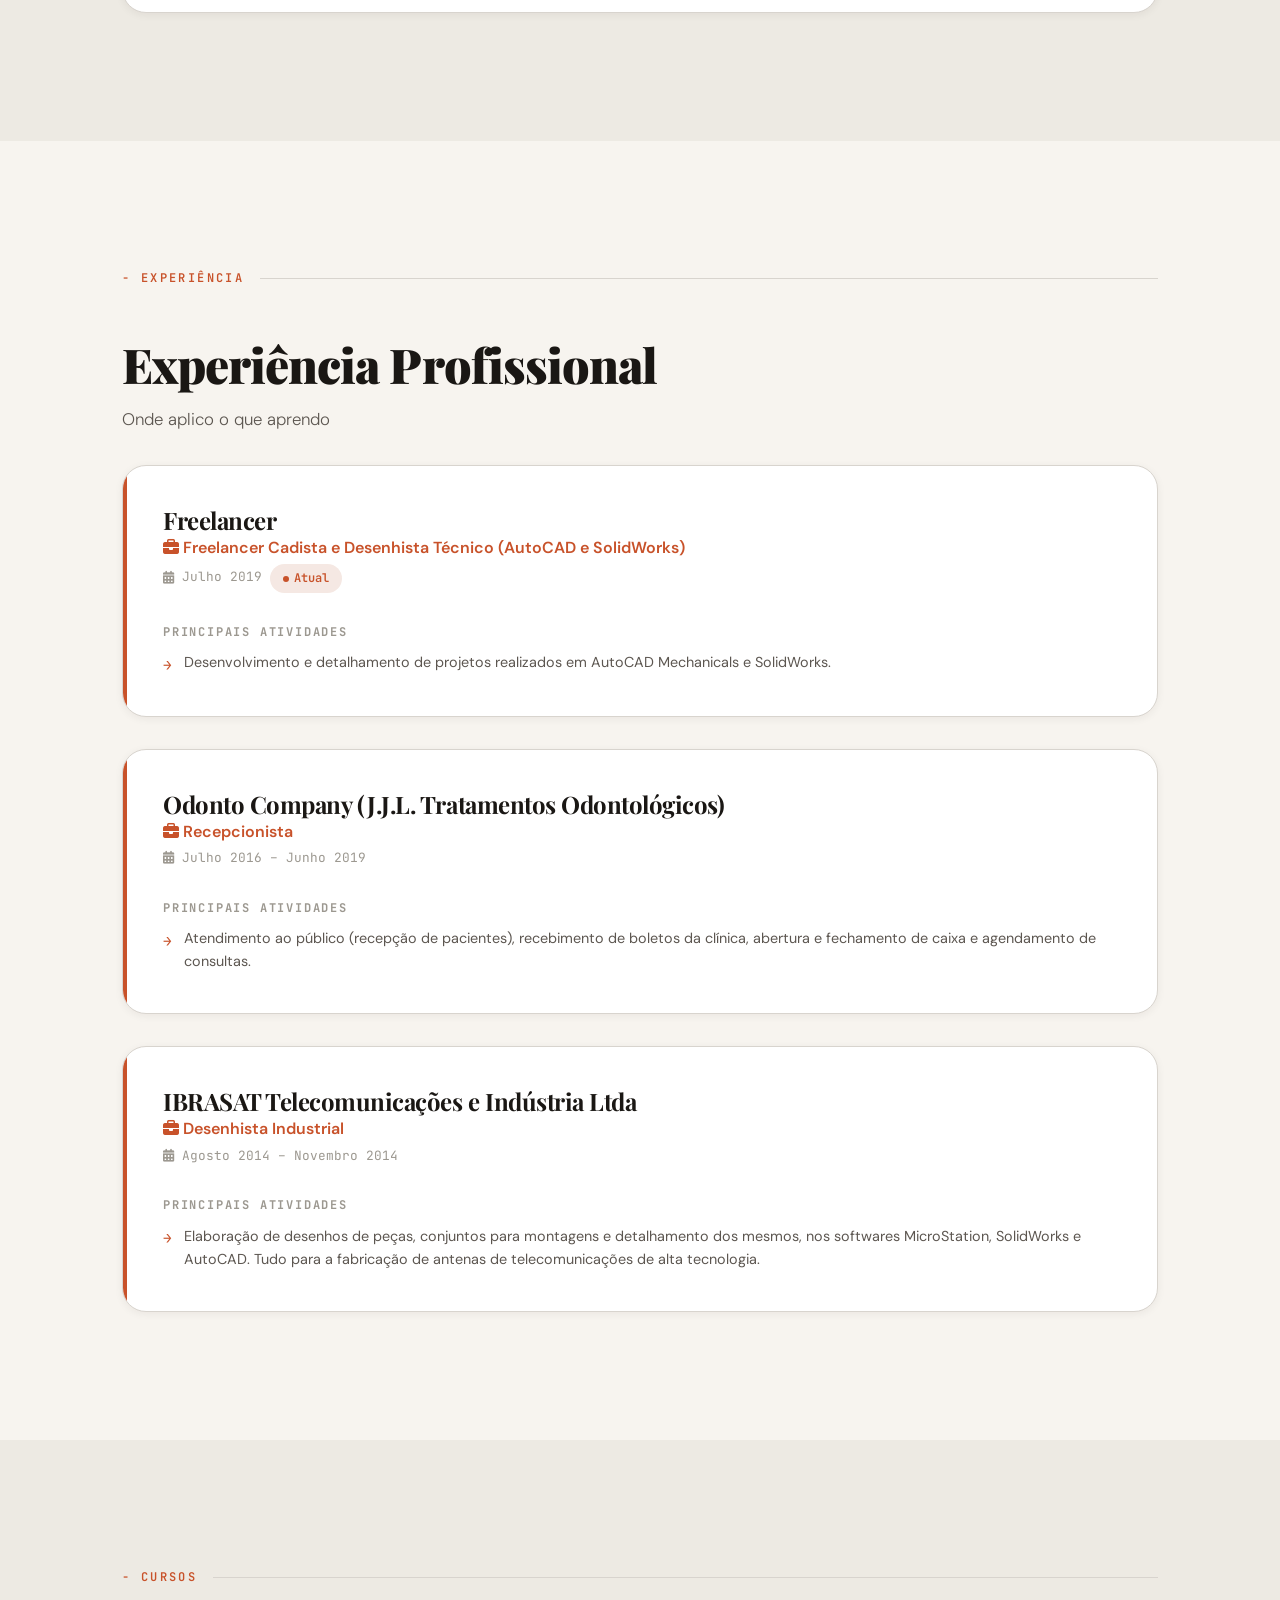
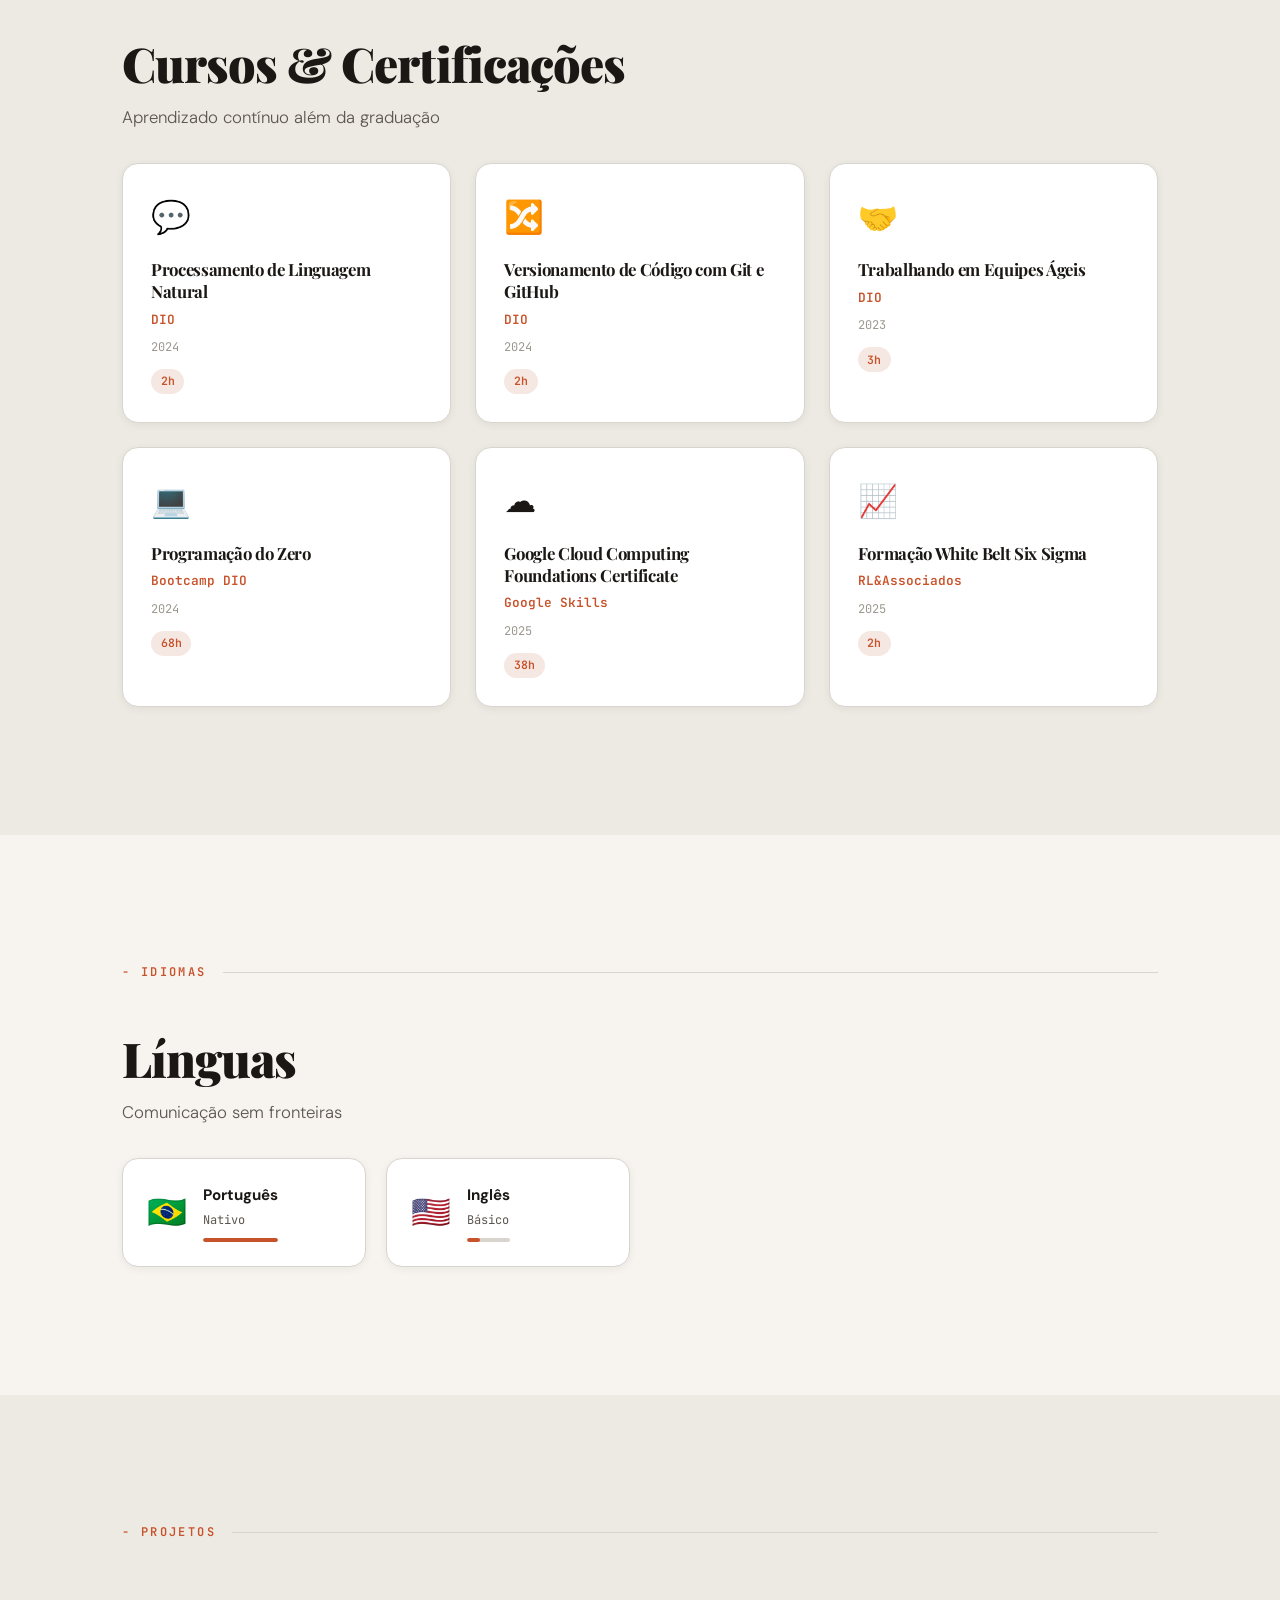
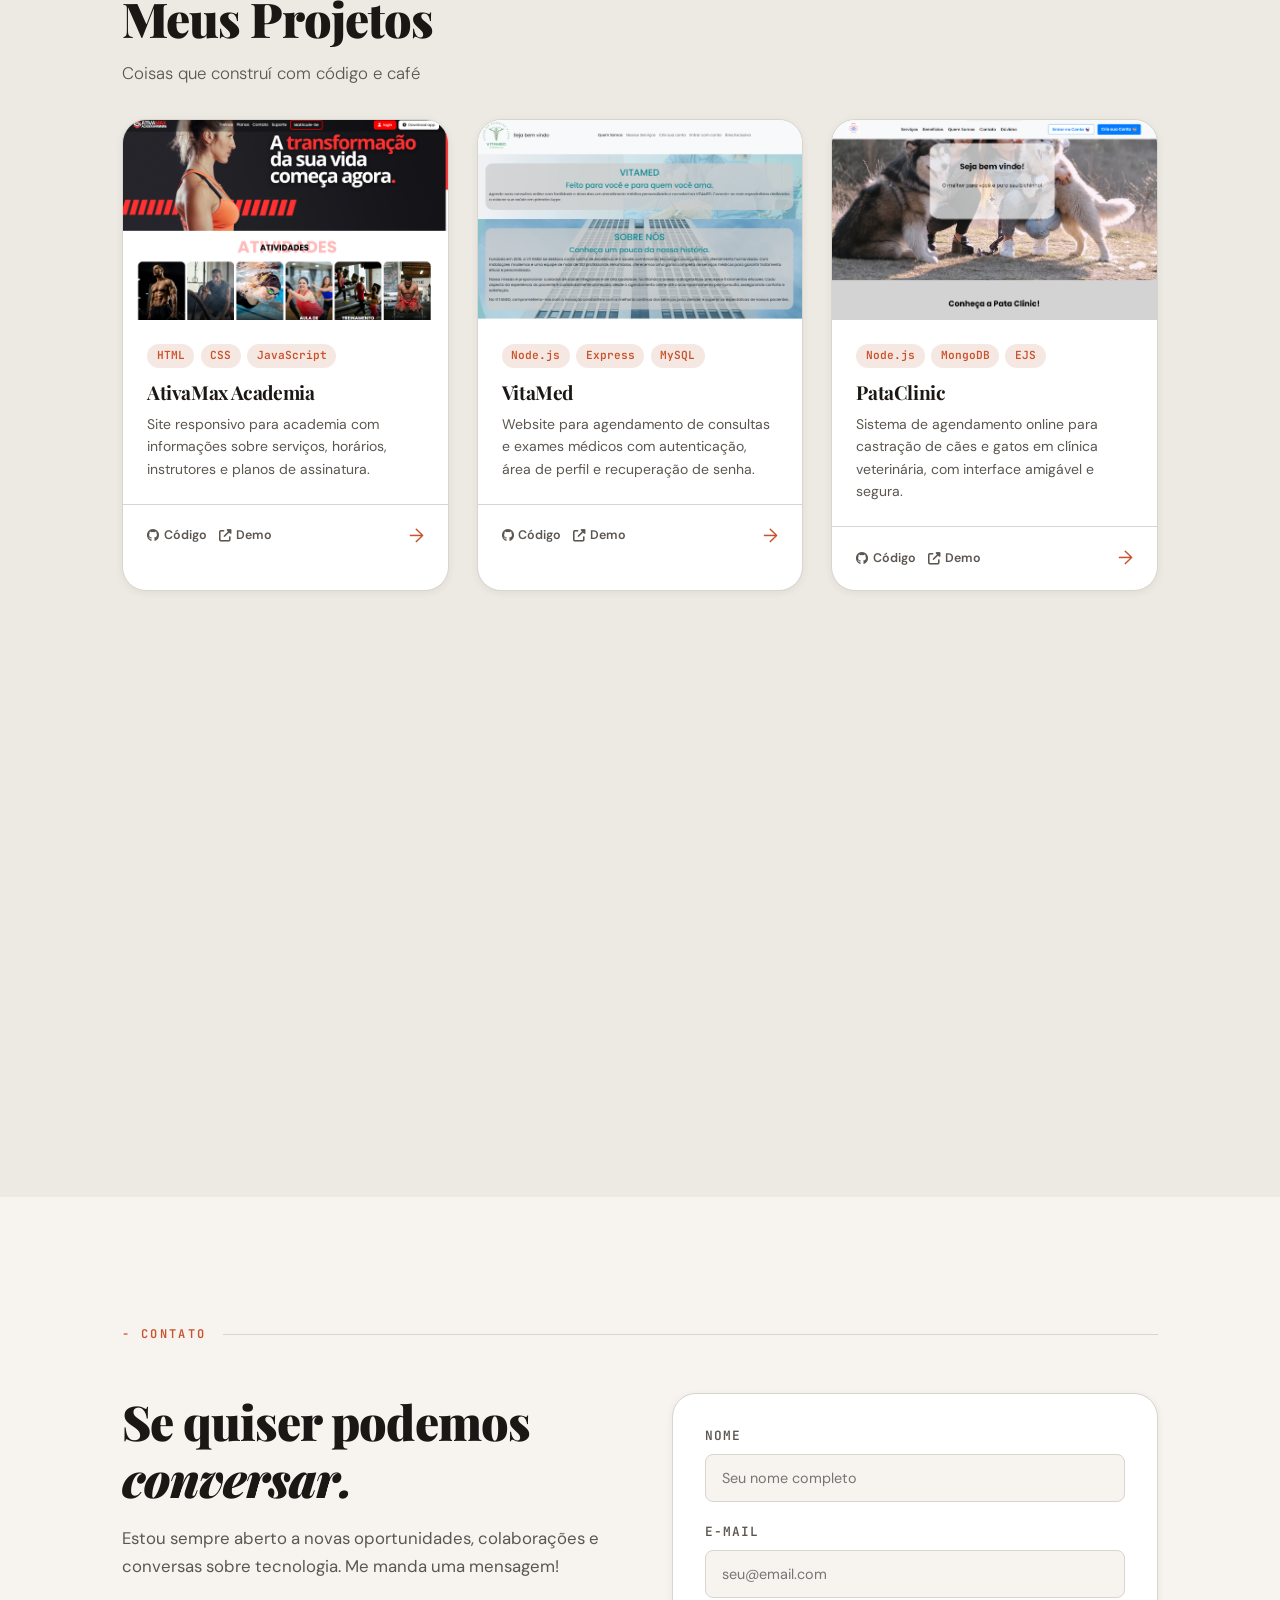
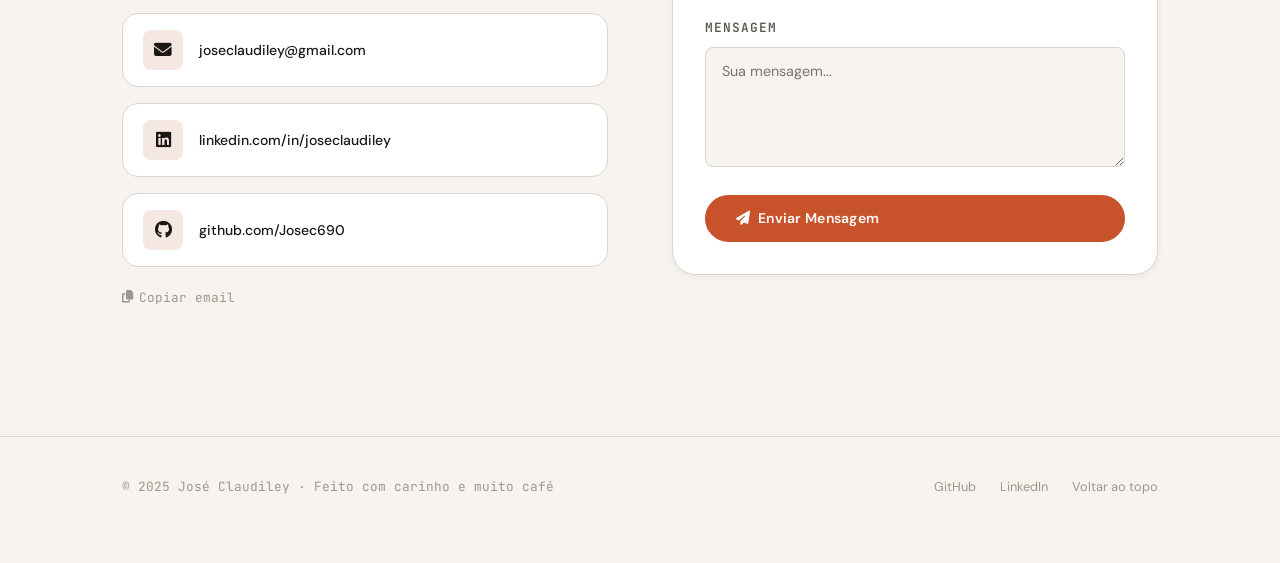
==== commit 5cbbff27: "commit update" ====
--- a/index.html
+++ b/index.html
@@ -4,7 +4,6 @@
     <meta charset="UTF-8" />
     <meta name="viewport" content="width=device-width, initial-scale=1.0" />
 
-    <!-- SEO -->
     <title>José Claudiley | Portfólio Profissional</title>
     <meta
       name="description"
@@ -17,7 +16,6 @@
     <meta name="author" content="José Claudiley" />
     <link rel="canonical" href="https://josec690.github.io/Portfolio" />
 
-    <!-- Open Graph -->
     <meta property="og:title" content="José Claudiley | Portfólio" />
     <meta
       property="og:description"
@@ -26,17 +24,11 @@
     <meta property="og:type" content="website" />
     <meta property="og:url" content="https://josec690.github.io/Portfolio" />
 
-    <!-- Favicon -->
-    <link
-      rel="icon"
-      href="data:image/svg+xml,<svg xmlns='http://www.w3.org/2000/svg' viewBox='0 0 100 100'><text y='.9em' font-size='90'>👨‍💻</text></svg>"
-    />
-
-    <!-- PWA -->
+    <link rel="icon" href="/img/logo_JS_orange_E8734A.svg" />
+
     <link rel="manifest" href="manifest.json" />
     <meta name="theme-color" content="#C8522A" />
 
-    <!-- Fonts -->
     <link rel="preconnect" href="https://fonts.googleapis.com" />
     <link rel="preconnect" href="https://fonts.gstatic.com" crossorigin />
     <link
@@ -44,19 +36,17 @@
       rel="stylesheet"
     />
 
-    <!-- Font Awesome -->
     <link
       rel="stylesheet"
       href="https://cdnjs.cloudflare.com/ajax/libs/font-awesome/6.5.0/css/all.min.css"
     />
 
-    <!-- CSS -->
     <link rel="stylesheet" href="css/style.css" />
+    <link rel="stylesheet" href="/css/whatsapp-widget.css" />
+    <link rel="stylesheet" href="/css/vlibras-widget.css" />
   </head>
   <body>
-    <!-- ============================================
-       SITE HEADER
-       ============================================ -->
+    <!-- HEADER -->
     <header class="site-header" role="banner">
       <div class="container">
         <div class="header-inner">
@@ -86,7 +76,6 @@
       </div>
     </header>
 
-    <!-- Mobile Nav -->
     <nav class="mobile-nav" aria-label="Menu mobile">
       <a href="#academico">Formação</a>
       <a href="#experiencia">Experiência</a>
@@ -96,9 +85,8 @@
     </nav>
 
     <main>
-      <!-- ============================================
-         HERO
-         ============================================ -->
+      <!-- APRESENTAÇÃO -->
+
       <section class="hero section" id="hero" aria-label="Apresentação">
         <div class="container">
           <div class="hero-layout">
@@ -125,7 +113,6 @@
 
             <div class="hero-visual">
               <div class="profile-frame">
-                <!-- Substitua pelo caminho da sua foto: img/foto-perfil.jpg -->
                 <div class="profile-placeholder" aria-label="Foto de perfil">
                   <img
                     src="img/foto-perfil.jpg"
@@ -153,9 +140,8 @@
         <div class="hero-scroll" aria-hidden="true">scroll</div>
       </section>
 
-      <!-- ============================================
-         SEÇÃO 1 — ACADÊMICO
-         ============================================ -->
+      <!-- ACADÊMICO -->
+
       <section
         class="section academic-section"
         id="academico"
@@ -225,9 +211,8 @@
         </div>
       </section>
 
-      <!-- ============================================
-         SEÇÃO 2 — EXPERIÊNCIA
-         ============================================ -->
+      <!-- EXPERIÊNCIA -->
+
       <section class="section" id="experiencia" aria-labelledby="exp-title">
         <div class="container">
           <div class="section-label reveal">
@@ -332,9 +317,8 @@
         </div>
       </section>
 
-      <!-- ============================================
-         SEÇÃO 3 — CURSOS
-         ============================================ -->
+      <!-- CURSOS -->
+
       <section
         class="section courses-section"
         id="cursos"
@@ -413,9 +397,8 @@
         </div>
       </section>
 
-      <!-- ============================================
-         SEÇÃO 4 — LÍNGUAS
-         ============================================ -->
+      <!-- IDIOMAS -->
+
       <section class="section" id="linguas" aria-labelledby="lang-title">
         <div class="container">
           <div class="section-label reveal">
@@ -464,9 +447,8 @@
         </div>
       </section>
 
-      <!-- ============================================
-         SEÇÃO 5 — PROJETOS
-         ============================================ -->
+      <!-- PROJETOS -->
+
       <section
         class="section projects-section"
         id="projetos"
@@ -488,7 +470,7 @@
           <div style="height: 2rem"></div>
 
           <div class="projects-grid">
-            <!-- PROJETO 1 — AtivaMax Academia -->
+            <!-- PROJETO 1 -->
             <a
               href="projeto1.html"
               class="project-card reveal reveal-delay-1"
@@ -547,7 +529,7 @@
               </div>
             </a>
 
-            <!-- PROJETO 2 — VitaMed -->
+            <!-- PROJETO 2 -->
             <a
               href="projeto2.html"
               class="project-card reveal reveal-delay-2"
@@ -606,7 +588,7 @@
               </div>
             </a>
 
-            <!-- PROJETO 3 — PataClinic -->
+            <!-- PROJETO 3 -->
             <a
               href="projeto3.html"
               class="project-card reveal reveal-delay-3"
@@ -665,7 +647,7 @@
               </div>
             </a>
 
-            <!-- PROJETO 4 — ECOmida -->
+            <!-- PROJETO 4 -->
             <a
               href="projeto4.html"
               class="project-card reveal reveal-delay-1"
@@ -724,7 +706,7 @@
               </div>
             </a>
 
-            <!-- PROJETO 5 — GeFi -->
+            <!-- PROJETO 5 -->
             <a
               href="projeto5.html"
               class="project-card reveal reveal-delay-2"
@@ -758,6 +740,7 @@
                   <span class="project-overlay-btn">Ver Detalhes</span>
                 </div>
               </div>
+
               <div class="project-body">
                 <div class="project-tags">
                   <span class="project-tag">React Native</span>
@@ -786,9 +769,8 @@
         </div>
       </section>
 
-      <!-- ============================================
-         SEÇÃO 6 — CONTATO
-         ============================================ -->
+      <!-- CONTATO -->
+
       <section class="section" id="contato" aria-labelledby="contact-title">
         <div class="container">
           <div class="section-label reveal">
@@ -896,9 +878,8 @@
       </section>
     </main>
 
-    <!-- ============================================
-       FOOTER
-       ============================================ -->
+    <!-- FOOTER -->
+
     <footer class="site-footer" role="contentinfo">
       <div class="container">
         <div class="footer-inner">
@@ -921,11 +902,12 @@
       </div>
     </footer>
 
-    <!-- SCROLL TO TOP -->
     <button class="scroll-top" id="scroll-top" aria-label="Voltar ao topo">
       <i class="fas fa-arrow-up"></i>
     </button>
 
     <script src="js/main.js"></script>
+    <script src="js/vlibras-widget.js"></script>
+    <script src="js/whatsapp-widget.js"></script>
   </body>
 </html>
--- a/css/style.css
+++ b/css/style.css
@@ -1,11 +1,7 @@
-/* ============================================
-   PORTFOLIO - CSS3 PURO - SEM FRAMEWORKS
-   ============================================ */
-
-/* --- GOOGLE FONTS --- */
+/* GOOGLE FONTS
+ */
 @import url('https://fonts.googleapis.com/css2?family=Playfair+Display:wght@400;700;900&family=DM+Sans:wght@300;400;500;600&family=JetBrains+Mono:wght@400;500&display=swap');
 
-/* --- CSS CUSTOM PROPERTIES --- */
 :root {
   /* Light Mode */
   --bg-primary: #F7F4EF;
@@ -131,9 +127,7 @@
 .reveal-delay-3 { transition-delay: 0.3s; }
 .reveal-delay-4 { transition-delay: 0.4s; }
 
-/* ============================================
-   HEADER / NAV
-   ============================================ */
+/* HEADER */
 .site-header {
   position: fixed;
   top: 0;
@@ -297,9 +291,7 @@
   color: var(--accent);
 }
 
-/* ============================================
-   HERO SECTION
-   ============================================ */
+/* APRESENTAÇÃO */
 .hero {
   min-height: 100vh;
   display: flex;
@@ -548,9 +540,8 @@
   50% { transform: translateX(-50%) translateY(6px); }
 }
 
-/* ============================================
-   SECTION LABELS
-   ============================================ */
+/* LABELS */
+
 .section-label {
   display: flex;
   align-items: center;
@@ -585,9 +576,7 @@
   font-weight: 300;
 }
 
-/* ============================================
-   ACADEMIC SECTION
-   ============================================ */
+/* ACADEMICO */
 .academic-section {
   background: var(--bg-secondary);
 }
@@ -652,9 +641,8 @@
   font-family: var(--font-mono);
 }
 
-/* ============================================
-   EXPERIENCE SECTION
-   ============================================ */
+/* EXPERIENCIA */
+
 .experience-card {
   background: var(--bg-card);
   border: 1px solid var(--border);
@@ -769,9 +757,7 @@
   margin-top: 0.1em;
 }
 
-/* ============================================
-   COURSES SECTION
-   ============================================ */
+/* CURSOS */
 .courses-section {
   background: var(--bg-secondary);
 }
@@ -854,9 +840,8 @@
   font-family: var(--font-mono);
 }
 
-/* ============================================
-   LANGUAGES SECTION
-   ============================================ */
+/* IDIOMAS */
+
 .languages-grid {
   display: grid;
   grid-template-columns: repeat(auto-fill, minmax(200px, 1fr));
@@ -916,9 +901,8 @@
   transition: width 1.2s cubic-bezier(0.4, 0, 0.2, 1);
 }
 
-/* ============================================
-   PROJECTS SECTION
-   ============================================ */
+/* PROJETOS */
+
 .projects-section {
   background: var(--bg-secondary);
 }
@@ -1067,9 +1051,8 @@
   transform: translateX(4px);
 }
 
-/* ============================================
-   CONTACT SECTION
-   ============================================ */
+/* CONTATO */
+
 .contact-layout {
   display: grid;
   grid-template-columns: 1fr 1fr;
@@ -1186,9 +1169,8 @@
   font-weight: 600;
 }
 
-/* ============================================
-   FOOTER
-   ============================================ */
+/* FOOTER */
+
 .site-footer {
   border-top: 1px solid var(--border);
   padding: 2.5rem 0;
@@ -1223,9 +1205,8 @@
   color: var(--accent);
 }
 
-/* ============================================
-   SCROLL TO TOP
-   ============================================ */
+/* SCROLL TO TOP */
+
 .scroll-top {
   position: fixed;
   bottom: 2rem;
@@ -1260,9 +1241,8 @@
   transform: translateY(-3px);
 }
 
-/* ============================================
-   PROJECT PAGE STYLES
-   ============================================ */
+/* PROJECT PAGE STYLES */
+
 .project-page {
   padding-top: 120px;
   min-height: 100vh;
@@ -1483,9 +1463,8 @@
   margin-top: 0.15em;
 }
 
-/* ============================================
-   COPY EMAIL BUTTON
-   ============================================ */
+/* BOTAO DE COPIAR EMAIL */
+
 .copy-email {
   display: inline-flex;
   align-items: center;
@@ -1504,9 +1483,8 @@
   color: var(--accent);
 }
 
-/* ============================================
-   RESPONSIVE
-   ============================================ */
+/* RESPONSIVIDADE */
+
 @media (max-width: 900px) {
   .hero-layout {
     grid-template-columns: 1fr;
@@ -1585,9 +1563,8 @@
   }
 }
 
-/* ============================================
-   SELECTION + SCROLLBAR
-   ============================================ */
+/* SELECTION + SCROLLBAR */
+
 ::selection {
   background: var(--accent);
   color: white;
--- a/css/whatsapp-widget.css
+++ b/css/whatsapp-widget.css
@@ -0,0 +1,69 @@
+#wpp-btn-float {
+  position: fixed;
+  bottom: 28px;
+  right: 28px;
+  z-index: 9999;
+  display: flex;
+  align-items: center;
+  justify-content: center;
+  width: 60px;
+  height: 60px;
+  border-radius: 50%;
+  background: #25D366;
+  box-shadow: 0 4px 16px rgba(37,211,102,0.45);
+  cursor: pointer;
+  text-decoration: none;
+  transition: transform 0.2s, box-shadow 0.2s;
+  animation: wpp-pulse 2.5s infinite;
+}
+
+#wpp-btn-float:hover {
+  transform: scale(1.1);
+  box-shadow: 0 6px 22px rgba(37,211,102,0.6);
+}
+
+#wpp-btn-float svg {
+  width: 32px;
+  height: 32px;
+  fill: #fff;
+}
+
+#wpp-tooltip {
+  position: fixed;
+  bottom: 38px;
+  right: 98px;
+  z-index: 9998;
+  background: #fff;
+  color: #111;
+  font-family: Arial, sans-serif;
+  font-size: 13px;
+  padding: 8px 14px;
+  border-radius: 8px;
+  box-shadow: 0 2px 12px rgba(0,0,0,0.15);
+  white-space: nowrap;
+  opacity: 0;
+  pointer-events: none;
+  transition: opacity 0.2s;
+}
+
+#wpp-tooltip::after {
+  content: '';
+  position: absolute;
+  top: 50%;
+  right: -8px;
+  transform: translateY(-50%);
+  border: 8px solid transparent;
+  border-left-color: #fff;
+  border-right: 0;
+}
+
+#wpp-btn-float:hover + #wpp-tooltip,
+#wpp-btn-float:focus + #wpp-tooltip {
+  opacity: 1;
+}
+
+@keyframes wpp-pulse {
+  0%   { box-shadow: 0 0 0 0    rgba(37,211,102,0.5); }
+  70%  { box-shadow: 0 0 0 14px rgba(37,211,102,0);   }
+  100% { box-shadow: 0 0 0 0    rgba(37,211,102,0);    }
+}
--- a/css/vlibras-widget.css
+++ b/css/vlibras-widget.css
@@ -0,0 +1,11 @@
+/* VLibras — ajustes de posicionamento do widget oficial */
+
+/* Empurra o botão do VLibras para não sobrepor o botão do WhatsApp */
+[vw] {
+  display: inline-block;
+}
+
+[vw] .enabled {
+  bottom: 100px !important; /* sobe acima do botão do WhatsApp */
+  right: 20px   !important;
+}
